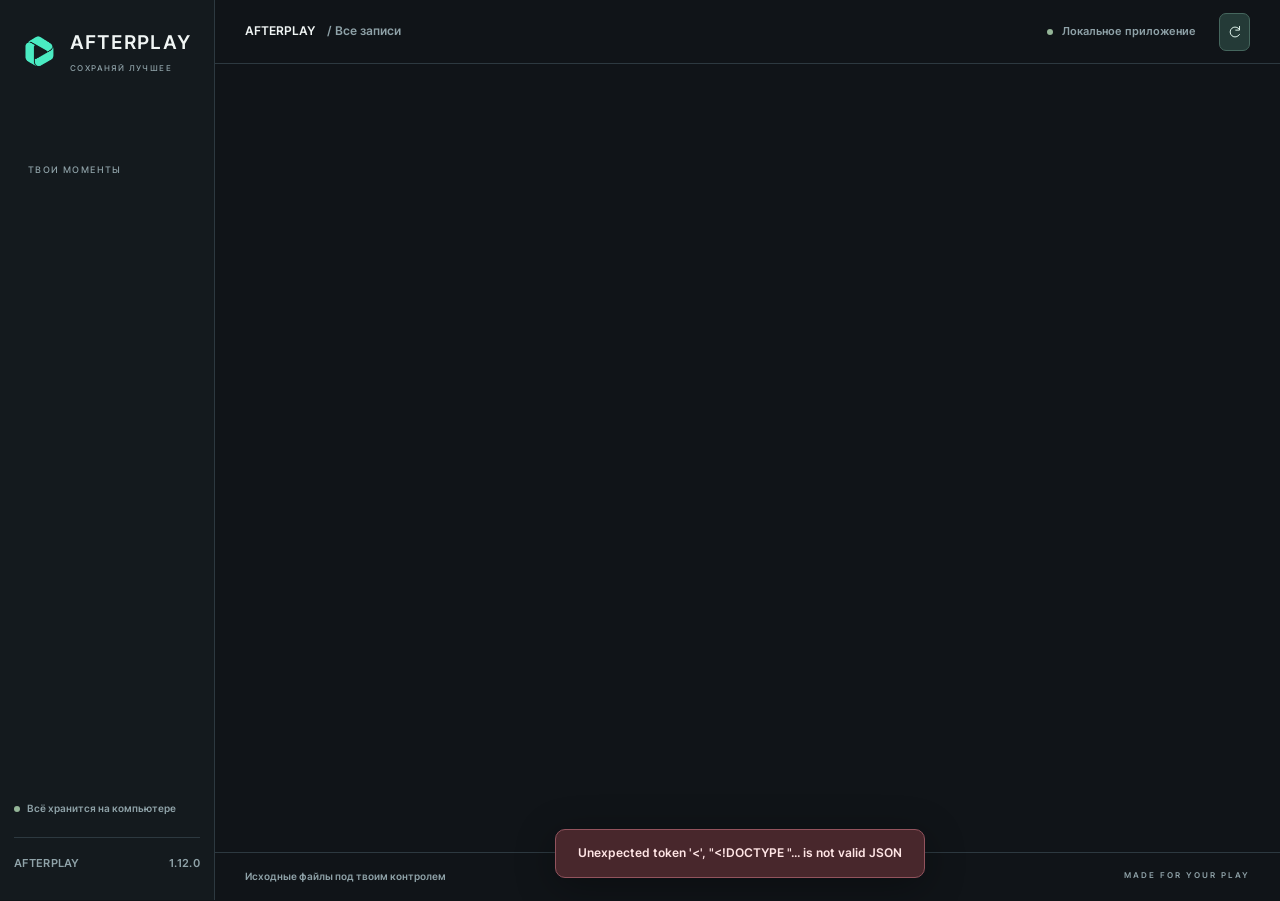
==== ui/index.html @ 98080042 "Release 1.12.0 with Onyx Cinema and cancellable clip exports Ship the new library and editor design " ====
<!doctype html>
<html lang="ru">
<head><meta charset="utf-8"><meta name="viewport" content="width=device-width,initial-scale=1"><title>AFTERPLAY</title><link rel="stylesheet" href="style.css"><link rel="stylesheet" href="themes.css"><link rel="stylesheet" href="afterplay.css?v=1.12.0"><script defer src="ui.js?v=3.2"></script><script defer src="replay-ui.js"></script><script defer src="preferences-ui.js?v=3.2"></script><script defer src="afterplay-ui.js"></script><script defer src="library-ui.js"></script><script defer src="trim-viewport.js"></script><script defer src="trim-ui.js?v=1.12.0"></script><script defer src="filmstrip-ui.js?v=1.12.0"></script><script defer src="playback-ui.js?v=1.12.0"></script><script defer src="navigation-ui.js"></script><link rel="stylesheet" href="studio.css?v=1.12.0"><script defer src="studio-ui.js?v=1.12.0"></script><script defer src="profiles-ui.js?v=1.12.0"></script><script defer src="audio-mixer-ui.js?v=1.12.0"></script><link rel="stylesheet" href="review.css?v=1.12.0"><script defer src="review-ui.js?v=1.12.0"></script><link rel="stylesheet" href="button-effects.css?v=1.12.0"><script defer src="button-effects.js?v=1.12.0"></script><link rel="stylesheet" href="dropdowns.css?v=1.12.0"><script defer src="dropdowns.js?v=1.12.0"></script><link rel="stylesheet" href="typography.css?v=1.12.0"></head>
<body>
<aside class="sidebar">
  <div class="brand"><div class="brand-mark" id="brandMark"></div><div><b id="brandTitle">AFTERPLAY</b><small>СОХРАНЯЙ ЛУЧШЕЕ</small></div></div>
  <div class="nav-label">ТВОИ МОМЕНТЫ</div><nav id="nav"></nav>
  <div class="side-bottom"><div class="local-badge"><span></span> Всё хранится на компьютере</div><div class="side-version">AFTERPLAY <span id="appVersion">1.12.0</span></div></div>
</aside>
<div class="workspace"><header><div id="breadcrumb">AFTERPLAY <span>/ Все записи</span></div><div class="header-right"><span class="local-dot"></span><span id="headerStatus">Локальное приложение</span><button class="icon-button" id="refreshBtn" title="Обновить"></button></div></header>
<main id="main"></main>
<footer><span id="footerText">Исходные файлы под твоим контролем</span><span>MADE FOR YOUR PLAY</span></footer></div>
<div id="jobs" class="jobs"></div><div id="toast" class="toast hidden"></div>
<dialog id="dialog"><div id="dialogBody"></div></dialog>
<link rel="stylesheet" href="customization.css?v=1.12.0"><script defer src="customization-ui.js?v=1.12.0"></script>
<script defer src="en-catalog.js?v=1.12.0"></script><script defer src="i18n.js?v=1.12.0"></script>
<link rel="stylesheet" href="onboarding.css?v=1.12.0"><script defer src="onboarding.js?v=1.12.0"></script>
<link rel="stylesheet" href="comfort.css?v=1.12.0">
<link rel="preload" href="pets/rysya.png" as="image">
<link rel="stylesheet" href="pet.css?v=1.12.0"><script defer src="pet-ui.js?v=1.12.0"></script>
<link rel="stylesheet" href="backgrounds/onyx-cinema.css?v=3.2"><script defer src="backgrounds/onyx-cinema.js?v=3.2"></script>
<link rel="stylesheet" href="backgrounds/studio-polish.css?v=3"><script defer src="backgrounds/studio-polish.js?v=3"></script>
</body></html>
---- ui/style.css ----
:root{color-scheme:dark;--bg:#101314;--panel:#181c1d;--panel2:#1d2223;--line:#2b3031;--text:#e9ece9;--muted:#929b98;--accent:#d7bd83;--accent-rgb:215,189,131;--green:#a6c5a3;--radius:15px}*{box-sizing:border-box}body{margin:0;background:var(--bg);color:var(--text);font-family:'Segoe UI',sans-serif;font-size:14px;line-height:1.5}.clips{--accent:#8fc9c4;--accent-rgb:143,201,196}.sidebar{position:fixed;inset:0 auto 0 0;width:238px;border-right:1px solid var(--line);background:#141718;padding:30px 20px;display:flex;flex-direction:column}.brand{display:flex;gap:12px;align-items:center;margin-bottom:52px}.brand-mark{width:39px;height:43px;display:grid;place-items:center;color:var(--accent);background:rgba(var(--accent-rgb),.08);border:1px solid rgba(var(--accent-rgb),.25);border-radius:11px}.brand-mark svg{width:24px;height:24px}.brand b{font-size:18px;font-weight:650;letter-spacing:-.4px}.brand small{display:block;color:#6f7b76;font-size:8px;letter-spacing:1.55px;margin-top:5px}.nav-label{font-size:10px;letter-spacing:1.8px;color:#65716c;padding-left:14px;margin-bottom:15px}nav{display:grid;gap:7px}.nav-button{border:0;border-radius:9px;display:flex;align-items:center;gap:12px;padding:12px 14px;background:none;color:var(--muted);text-align:left;cursor:pointer;font-size:14px}.nav-button svg{width:19px;height:19px}.nav-button.active{background:rgba(var(--accent-rgb),.1);color:var(--accent)}.nav-button:enabled:hover{background:#202526}.nav-button .count{margin-left:auto;font-size:11px;padding:0 7px;background:#2c3230;border-radius:4px}.side-bottom{margin-top:auto}.local-badge{font-size:10px;color:#8b9890;display:flex;gap:7px;align-items:center}.local-badge span,.local-dot{width:6px;height:6px;background:#94b597;border-radius:50%;display:inline-block}.side-version{border-top:1px solid var(--line);margin-top:20px;padding-top:17px;font-size:11px;color:#65716c;display:flex;justify-content:space-between}.workspace{margin-left:238px;min-height:100vh;display:flex;flex-direction:column}header{height:74px;flex-shrink:0;padding:0 38px;border-bottom:1px solid var(--line);display:flex;align-items:center;justify-content:space-between;color:#c2c9c4;font-size:12px}#breadcrumb span{color:#6e7973;margin-left:9px}.header-right{display:flex;align-items:center;gap:9px;color:#87958c;font-size:11px}.icon-button{width:31px;height:31px;display:grid;place-items:center;border:1px solid var(--line);border-radius:7px;background:none;color:#a9b3ac;cursor:pointer;margin-left:14px}.icon-button svg{width:15px}main{padding:31px 38px 40px;flex:1;max-width:1800px;width:100%;margin:auto}footer{padding:18px 38px;border-top:1px solid var(--line);color:#64716b;font-size:10px;display:flex;justify-content:space-between}footer span:last-child{font-size:8px;letter-spacing:2px}.eyebrow{font-size:10px;font-weight:600;letter-spacing:2.7px;color:var(--accent);text-transform:uppercase;margin-bottom:12px}h1,h2,h3,p{margin:0}h1{font-size:36px;line-height:1.18;font-weight:550;letter-spacing:-1.4px}h2{font-size:20px;font-weight:550;letter-spacing:-.5px}h3{font-size:15px;font-weight:600}p{color:var(--muted);line-height:1.7}.hero{min-height:245px;padding:32px 34px;background:linear-gradient(110deg,#242b27,#181e1c 67%,#202622);border:1px solid #354036;border-radius:var(--radius);position:relative;overflow:hidden;display:flex;align-items:center;justify-content:space-between;margin-bottom:22px}.hero-copy{position:relative;z-index:1;max-width:540px}.hero p{max-width:465px;font-size:12px;margin-top:16px;color:#a4b1a7}.hero .actions{margin-top:24px}.hero-art{width:220px;height:200px;flex-shrink:0;position:relative;display:grid;place-items:center;margin-right:15px;color:var(--accent)}.hero-art:before,.hero-art:after{content:'';position:absolute;border:1px solid #7a855133;border-radius:50%;width:180px;height:180px}.hero-art:after{width:140px;height:140px;border-style:dashed;transform:rotate(25deg)}.hero-art svg{width:82px;height:105px;filter:drop-shadow(0 0 35px #b6a46940);opacity:.85}.hero-art .seal{position:absolute;bottom:0;color:#687661;font-size:8px;letter-spacing:3px}.actions{display:flex;gap:10px;align-items:center;flex-wrap:wrap}button,input,select,textarea{font:inherit}button{transition:background .15s,border-color .15s}button.primary,button.secondary,button.danger,button.quiet{border-radius:8px;padding:10px 15px;cursor:pointer;display:inline-flex;align-items:center;justify-content:center;gap:8px;white-space:nowrap;font-size:12px}button.primary{background:var(--accent);color:#1a211b;border:1px solid var(--accent);font-weight:600}button.primary:enabled:hover{filter:brightness(1.08)}button.secondary{background:#202627;color:#c4cdc6;border:1px solid #3a4440}button.secondary:enabled:hover{background:#2a3230}button.quiet{background:none;border:1px solid var(--line);color:var(--muted)}button.danger{background:#3b2927;color:#e0aaa0;border:1px solid #67423b}button svg{width:16px;height:16px}button:disabled{opacity:.4;cursor:wait}.stats{display:grid;grid-template-columns:repeat(3,1fr);gap:16px;margin-bottom:30px}.stat{border:1px solid var(--line);border-radius:12px;background:var(--panel);padding:19px 21px;display:flex;align-items:center;gap:15px}.stat-icon{width:42px;height:42px;border-radius:10px;background:#252c28;display:grid;place-items:center;color:#a7b49e}.stat-icon svg{width:20px}.stat-value{font-size:24px;letter-spacing:-.6px;line-height:1.2}.stat-label{font-size:11px;color:var(--muted);margin-top:5px}.section-title{display:flex;align-items:center;justify-content:space-between;margin:0 0 15px;gap:15px}.section-title small{color:var(--muted);font-size:11px}.two-col{display:grid;grid-template-columns:minmax(0,1.5fr) minmax(250px,1fr);gap:20px}.panel{border:1px solid var(--line);border-radius:12px;background:var(--panel);overflow:hidden}.panel-pad{padding:22px}.panel-title{font-size:10px;color:#839389;letter-spacing:1.7px;margin-bottom:17px}.row{display:flex;align-items:center;gap:12px;padding:17px 20px;border-bottom:1px solid var(--line)}.row:last-child{border-bottom:0}.row-icon{color:var(--accent);width:29px;flex-shrink:0}.row-icon svg{width:23px}.row-main{min-width:0;flex:1}.row-main b{display:block;font-size:12px;font-weight:550;overflow-wrap:anywhere}.row-main small{display:block;font-size:10px;color:var(--muted);margin-top:3px}.pill{display:inline-flex;border:1px solid #4b5f463d;background:#8ca57e13;color:#a8bea0;border-radius:5px;font-size:9px;padding:3px 7px;white-space:nowrap}.pill.gold{color:var(--accent);background:rgba(var(--accent-rgb),.07);border-color:rgba(var(--accent-rgb),.18)}.pill.warn{color:#d7b59a;background:#68513a25;border-color:#68513a50}.notice{border:1px solid #544e3b;background:#302d211f;border-radius:10px;padding:15px 18px;color:#b6ad90;font-size:11px;line-height:1.7;margin-top:20px}.notice b{color:#d5c79e}.empty{padding:35px 25px;text-align:center;color:var(--muted);font-size:12px}.empty svg{width:35px;height:35px;color:#647769;margin-bottom:12px}.empty p{margin-top:8px;font-size:11px}.subheading{margin-bottom:26px}.subheading p{margin-top:9px;font-size:12px}.toolbar{display:flex;align-items:center;gap:12px;margin-bottom:22px}.search{flex:1;min-width:120px;position:relative}.search svg{position:absolute;left:14px;top:12px;width:16px;color:#73847d}.search input{padding-left:40px}input,select,textarea{background:#181e1e;border:1px solid #34403a;border-radius:8px;color:#dce4dd;padding:10px 12px;width:100%;outline:none;font-size:12px}input:focus,textarea:focus,select:focus{border-color:var(--accent)}input::placeholder,textarea::placeholder{color:#65756c}label{display:block;font-size:11px;color:#a4b2a8;margin-bottom:7px}textarea{min-height:85px;resize:vertical}.field{margin-bottom:19px}.field small{display:block;color:#748178;font-size:10px;margin-top:7px;overflow-wrap:anywhere}.field-line{display:flex;gap:10px}.field-line input{flex:1}.clip-grid{display:grid;grid-template-columns:repeat(auto-fill,minmax(240px,1fr));gap:20px}.clip-card{background:var(--panel);border:1px solid var(--line);border-radius:12px;overflow:hidden;cursor:pointer;transition:transform .15s,border-color .15s}.clip-card:hover{transform:translateY(-3px);border-color:#577a71}.thumb{position:relative;aspect-ratio:16/9;background:linear-gradient(135deg,#222b2b,#101717);overflow:hidden}.thumb img{width:100%;height:100%;object-fit:cover}.duration{position:absolute;right:9px;bottom:9px;font-size:10px;color:white;background:#0b1014dd;border-radius:4px;padding:2px 6px}.play-badge{position:absolute;left:50%;top:50%;transform:translate(-50%,-50%);width:36px;height:36px;display:grid;place-items:center;background:#152825a8;border:1px solid #a1c5bc60;border-radius:50%;color:white;opacity:0}.clip-card:hover .play-badge{opacity:1}.play-badge svg{width:16px}.clip-info{padding:14px 15px}.clip-name{font-size:12px;font-weight:550;white-space:nowrap;overflow:hidden;text-overflow:ellipsis}.clip-meta{font-size:10px;color:var(--muted);display:flex;justify-content:space-between;margin-top:8px}.clip-tags{display:flex;gap:5px;margin-top:10px;flex-wrap:wrap}.clip-tags span{font-size:9px;color:#9ab6ab;background:#2b3d351f;border:1px solid #415b423f;border-radius:4px;padding:2px 6px}.page-head{display:flex;align-items:center;justify-content:space-between;gap:15px;margin-bottom:24px}.page-head h1{font-size:30px}.page-head p{font-size:12px;margin-top:7px}.library-info{display:flex;gap:20px;color:var(--muted);font-size:11px;margin-bottom:20px}.library-info b{color:#c7d7cd;font-weight:500}.jobs{position:fixed;right:22px;bottom:18px;width:330px;z-index:20;display:grid;gap:9px}.job{padding:15px 17px;border:1px solid #465347;border-radius:10px;background:#202823;box-shadow:0 8px 35px #0007}.job b{font-size:12px}.job small{display:block;font-size:10px;color:#a2b19f;margin-top:5px;overflow-wrap:anywhere}.progress{height:3px;background:#364331;border-radius:5px;margin-top:12px;overflow:hidden}.progress span{display:block;height:100%;background:var(--accent)}.toast{position:fixed;bottom:22px;left:calc(50% + 100px);transform:translateX(-50%);max-width:650px;background:#354337;border:1px solid #627b62;border-radius:10px;padding:14px 22px;color:#e1eadc;box-shadow:0 8px 40px #0006;z-index:99;font-size:12px}.toast.error{background:#4b302e;border-color:#976455}.hidden{display:none!important}dialog{padding:0;border:1px solid #465447;border-radius:16px;background:#171d1c;color:var(--text);width:min(1080px,92vw);max-height:91vh;overflow:auto;box-shadow:0 25px 120px #0009}dialog::backdrop{background:#070c0ac4;backdrop-filter:blur(5px)}.dialog-head{padding:22px 26px;border-bottom:1px solid var(--line);display:flex;align-items:center;justify-content:space-between;gap:20px}.dialog-head h2{font-size:17px;overflow-wrap:anywhere}.dialog-content{padding:25px}.dialog-actions{padding:18px 25px;border-top:1px solid var(--line);display:flex;justify-content:flex-end;gap:10px}.editor{display:grid;grid-template-columns:minmax(0,1.5fr) minmax(250px,1fr);gap:24px}.player{background:#060a09;border-radius:9px;width:100%;max-height:400px;aspect-ratio:16/9}.time-inputs{display:grid;grid-template-columns:1fr 1fr;gap:12px;margin:20px 0}.marks{display:flex;gap:7px;flex-wrap:wrap;margin-top:12px}.mark{font-size:10px!important;padding:5px 8px!important}.check{display:flex;gap:9px;align-items:center;font-size:12px;color:#b6c5b9;margin-top:12px}.check input{width:auto;accent-color:var(--accent)}.compare-table{width:100%;border-collapse:collapse;font-size:11px}.compare-table td,.compare-table th{padding:12px;text-align:left;border-bottom:1px solid var(--line);overflow-wrap:anywhere}.compare-table th{font-size:10px;letter-spacing:1px;color:#92a393;font-weight:400}.hash{font-family:Consolas,monospace;font-size:10px;color:#7f9384;word-break:break-all}.snapshot-grid{display:grid;grid-template-columns:repeat(auto-fill,minmax(280px,1fr));gap:17px}.snapshot-card{padding:23px;border:1px solid var(--line);border-radius:12px;background:var(--panel)}.snapshot-card h3{margin:14px 0 7px}.snapshot-card p{font-size:11px}.snapshot-card .actions{margin-top:19px}.settings-panel{max-width:800px}.split-line{height:1px;background:var(--line);margin:25px 0}.loading{color:var(--muted);padding:60px;text-align:center}.table-wrap{overflow-x:auto}.truncate{max-width:600px;overflow-wrap:anywhere}.skeleton{height:230px;border:1px solid var(--line);border-radius:var(--radius);background:linear-gradient(100deg,#171c19,#222c24,#171c19);background-size:200% 100%;animation:pulse 2s infinite}@keyframes pulse{to{background-position:200% 0}}.result-path{font-family:Consolas,monospace;font-size:11px;padding:15px;background:#101714;border:1px solid #344b36;border-radius:8px;word-break:break-all;color:#a8c7a6}.hint{font-size:10px;color:#778b7e;margin-top:10px}.kbd{border:1px solid #455345;border-radius:4px;padding:1px 5px;font:10px Consolas;color:#bdc9ba}.file-size{font-size:10px;color:#90a18e}@media(max-width:1200px){.sidebar{width:205px;padding:27px 14px}.workspace{margin-left:205px}main{padding:25px}header,footer{padding-left:25px;padding-right:25px}.hero{padding:27px}.hero-art{width:150px;margin-right:0}.hero-art:before{width:140px;height:140px}.hero-art:after{width:110px;height:110px}.two-col{grid-template-columns:1.3fr 1fr}h1{font-size:32px}.brand b{font-size:16px}}@media(max-width:900px){.two-col,.editor{grid-template-columns:1fr}.hero-art{display:none}.stats{gap:9px}.stat{padding:13px;gap:8px}.stat-icon{display:none}.sidebar{width:180px}.workspace{margin-left:180px}.brand small{font-size:7px;letter-spacing:.8px}main{padding:20px}.header-right{display:none}.row{padding:15px}.stat-value{font-size:21px}}
:root{--record:#ee756e}.replay-hero{display:flex;gap:32px;align-items:center;padding:32px;background:linear-gradient(120deg,#1d2d2b,#17201f);border:1px solid #354e47;border-radius:16px;margin-bottom:20px}.replay-orb{width:122px;height:122px;display:grid;place-items:center;border:1px solid #526c62;border-radius:50%;color:var(--accent);background:#263d34;flex-shrink:0}.replay-orb svg{width:60px;height:60px}.replay-orb.active{color:#f6a09a;border-color:#b05c57;background:#522a28;box-shadow:0 0 35px #d34f3b19}.replay-main{flex:1}.replay-main p{font-size:12px}.replay-time{font-size:48px;line-height:1.2;font-weight:500;letter-spacing:-2px;margin-bottom:12px;font-variant-numeric:tabular-nums}.replay-time small{font-size:21px;color:#6f9183;margin-left:12px;letter-spacing:-.5px}.replay-track{height:5px;background:#2a3b35;border-radius:8px;margin-top:20px;overflow:hidden}.replay-track span{display:block;height:100%;width:0;background:var(--accent);transition:width 1s linear}.replay-actions{margin-bottom:26px}.replay-hotkey{font-size:10px;color:#8fa89b;margin-left:5px}.replay-hotkey>span:last-child{font-family:'Segoe UI';color:#657f71;font-size:9px}.audio-level{display:flex;align-items:center;gap:10px;padding:14px;background:#111a16;border:1px solid #2d4235;border-radius:9px}.audio-level>span{width:8px;height:8px;background:#52625a;border-radius:50%}.audio-level>span.signal{background:#88c596;box-shadow:0 0 9px #7fd59166}.audio-level b{font-size:11px;font-weight:500}.audio-level small{display:block;font-size:9px;color:#788e7e;max-width:260px;overflow-wrap:anywhere}.audio-meter{margin-left:auto;min-width:70px;width:90px;background:#2c3d32;height:5px;border-radius:5px;overflow:hidden}.audio-meter span{display:block;background:#8bc49a;height:100%;transition:width .2s}.recording-dot{background:#f2756c!important;box-shadow:0 0 7px #f2756c80}
.clip-delete{position:absolute;right:9px;top:9px;width:29px;height:29px;border:1px solid #ad7d7366;border-radius:7px;background:#251b19d9;color:#e4b4a9;display:grid;place-items:center;cursor:pointer;opacity:0;transition:opacity .15s}.clip-delete svg{width:15px;height:15px}.clip-card:hover .clip-delete,.clip-card:focus-within .clip-delete{opacity:1}.clip-delete:enabled:hover{background:#7a3933}.delete-export{color:#d59a8c}
---- ui/themes.css ----
/* Shared fallback palette. All interactive states share these tokens. */
:root {
 --sidebar:#141718;--input:#181e1e;--input-line:#34403a;--secondary:#202627;
 --hover:#304743;--pressed:#42635c;--hover-text:#ffffff;
 --primary-hover:#b6ebe5;--primary-pressed:#61a99f;--on-accent:#142621;
 --danger:#3b2927;--danger-line:#67423b;--danger-text:#efb4aa;--danger-hover:#713a34;--danger-pressed:#994c43;
 --subtle:#8b9b93;--strong:#c7d7cd;--notice:#302d212f;--notice-line:#544e3b;--notice-text:#c7bd9c;
 --hero-start:#1d2d2b;--hero-end:#17201f;--hero-line:#354e47;--orb:#263d34;
 --audio:#111a16;--track:#2a3b35;--dialog:#171d1c;--success:#354337;
 --success-line:#627b62;--success-text:#e1eadc;--error:#4b302e;--error-text:#ffe5df;--error-line:#976455;
 --shadow:#0006;
}
.sidebar{background:var(--sidebar)}
header,.check{color:var(--text)}
.brand small,.nav-label,.local-badge,.side-version,footer,#breadcrumb span,.header-right,
.field small,.hint,.panel-title,.audio-level small,.replay-hotkey,.replay-hotkey>span:last-child,
.file-size,.hero-art .seal,.hash{color:var(--subtle)}
label,.section-title small{color:var(--muted)}
.library-info b,.notice b,.kbd{color:var(--strong)}
input,select,textarea{background:var(--input);border-color:var(--input-line);color:var(--text)}
input::placeholder,textarea::placeholder{color:var(--subtle)}
select:disabled,input:disabled{opacity:.55;cursor:not-allowed}
.icon-button{color:var(--muted)}
button.secondary{background:var(--secondary);border-color:var(--input-line);color:var(--text)}
button.primary{color:var(--on-accent)}
button.danger{background:var(--danger);border-color:var(--danger-line);color:var(--danger-text)}
button{transition:background-color .13s,color .13s,border-color .13s,box-shadow .13s}
.clips button:enabled:hover{background:var(--hover);border-color:var(--accent);color:var(--hover-text);filter:none}
.clips button:enabled:active{background:var(--pressed);border-color:var(--accent);color:var(--hover-text);filter:none}
.clips button.primary:enabled:hover{background:var(--primary-hover);color:var(--on-accent)}
.clips button.primary:enabled:active{background:var(--primary-pressed);color:var(--on-accent)}
.clips button.danger:enabled:hover,.clips .clip-delete:enabled:hover,.clips .delete-export:enabled:hover{background:var(--danger-hover);border-color:var(--danger-line);color:var(--danger-text)}
.clips button.danger:enabled:active,.clips .clip-delete:enabled:active,.clips .delete-export:enabled:active{background:var(--danger-pressed);color:#fff}
button:disabled,button:disabled:hover,button:disabled:active{cursor:not-allowed;filter:none;opacity:.4}
button:enabled:focus-visible,.clip-card:focus-visible{outline:2px solid var(--accent);outline-offset:3px}
.nav-button .count{background:var(--panel2);color:var(--muted)}
.replay-hero,.hero{background:linear-gradient(120deg,var(--hero-start),var(--hero-end));border-color:var(--hero-line)}
.replay-orb{background:var(--orb);border-color:var(--hero-line)}
.replay-orb.active{background:var(--danger);border-color:var(--danger-line);color:var(--danger-text)}
.replay-track,.audio-meter,.progress{background:var(--track)}
.replay-time small{color:var(--subtle)}
.audio-level{background:var(--audio);border-color:var(--hero-line)}
.notice{background:var(--notice);border-color:var(--notice-line);color:var(--notice-text)}
.pill{background:rgba(var(--accent-rgb),.08);border-color:rgba(var(--accent-rgb),.25);color:var(--accent)}
.stat-icon{background:var(--panel2);color:var(--accent)}
.clip-tags span{background:var(--panel2);border-color:var(--line);color:var(--muted)}
.clip-card:active{border-color:var(--accent);background:var(--hover)}
.job{background:var(--panel2);border-color:var(--input-line);box-shadow:0 8px 35px var(--shadow)}
.job small{color:var(--muted)}
.toast{background:var(--success);border-color:var(--success-line);color:var(--success-text);box-shadow:0 8px 40px var(--shadow)}
.toast.error{background:var(--error);border-color:var(--error-line);color:var(--error-text)}
dialog{background:var(--dialog);border-color:var(--input-line);box-shadow:0 25px 100px var(--shadow)}
.result-path{background:var(--input);border-color:var(--input-line);color:var(--strong)}
.kbd{border-color:var(--input-line)}
.release-notes{font:11px 'Segoe UI',sans-serif;white-space:pre-wrap;overflow:auto;max-height:240px;color:var(--muted);background:var(--input);padding:14px;border-radius:8px;margin-top:18px}
.hero p{color:var(--muted)}
@media(prefers-reduced-motion:reduce){button,.clip-card{transition:none}}
---- ui/afterplay.css ----
/* AFTERPLAY 1.4 — shared geometry, two accessible native desktop palettes. */
:root,:root[data-theme="standard"]{color-scheme:dark;--bg:#101418;--sidebar:#141a1e;--panel:#192126;--panel2:#1e282e;--line:#2d3940;--text:#f0f5f4;--muted:#a6b6b9;--subtle:#8fa2a8;--strong:#edf6f3;--accent:#60e2bb;--accent-rgb:96,226,187;--input:#121a1f;--input-line:#3b4c54;--secondary:#243239;--hover:#2d4246;--pressed:#395950;--hover-text:#fff;--primary-hover:#8cefd0;--primary-pressed:#43c5a0;--on-accent:#0e2920;--danger:#3c282b;--danger-line:#70454a;--danger-text:#ffb7b5;--danger-hover:#6a373e;--danger-pressed:#88424b;--notice:#26332d;--notice-line:#40574b;--notice-text:#c0d2c8;--hero-start:#1b2b29;--hero-end:#192623;--hero-line:#3a594e;--orb:#253d35;--audio:#14231d;--track:#2c443a;--dialog:#192126;--success:#244c3d;--success-line:#4d806b;--success-text:#e4fff1;--error:#48272c;--error-text:#ffe5e5;--error-line:#92535d;--shadow:#0005}
:root[data-theme="light"]{color-scheme:light;--bg:#f6f5f1;--sidebar:#efeee9;--panel:#fff;--panel2:#f2f2ee;--line:#dedfd8;--text:#182421;--muted:#576864;--subtle:#647771;--strong:#263c33;--accent:#c53b0b;--accent-rgb:197,59,11;--input:#fff;--input-line:#bcc7bf;--secondary:#ebece6;--hover:#e0e8e1;--pressed:#cddcd0;--hover-text:#182421;--primary-hover:#a93008;--primary-pressed:#8e2706;--on-accent:#fff;--danger:#fff0ee;--danger-line:#e1b4ad;--danger-text:#9b3028;--danger-hover:#f8d4cd;--danger-pressed:#edb6ad;--notice:#f1f6ed;--notice-line:#ccd8c2;--notice-text:#40533a;--hero-start:#fff;--hero-end:#f2f6ef;--hero-line:#ccd9cb;--orb:#e6f0e6;--audio:#f5f7f2;--track:#d5e0d6;--dialog:#fff;--success:#e2f4e5;--success-line:#8fbc9a;--success-text:#173f22;--error:#fff0ed;--error-text:#912e26;--error-line:#dfaba3;--shadow:#17251b20}
:root .clips,:root[data-theme="standard"] .clips{--accent:#60e2bb;--accent-rgb:96,226,187}
:root[data-theme="light"] .clips{--accent:#c53b0b;--accent-rgb:197,59,11}
body{font:14px/1.55 'Segoe UI Variable Text','Segoe UI',sans-serif;background:var(--bg);color:var(--text)}
button,input,select,textarea{font-family:inherit;font-size:13px}button{min-height:38px;border-radius:9px}button.primary{font-weight:650}button:focus-visible,a:focus-visible,.clip-card:focus-visible{outline:3px solid var(--accent);outline-offset:3px}input,select,textarea{min-height:41px}label{font-size:12px}.field small,.hint{font-size:11px;line-height:1.7;color:var(--muted)}[hidden]{display:none!important}small{line-height:1.5}
.sidebar{width:215px;padding:28px 14px;background:var(--sidebar)}.workspace{margin-left:215px}.brand{gap:10px;padding:0 4px}.brand-mark{background:none;border:0;box-shadow:none;width:42px;height:42px;flex:0 0 42px}.brand-mark img{width:100%;height:100%;object-fit:contain}.brand b{font-size:19px;letter-spacing:1px;font-weight:750}.brand small{font-size:8px;letter-spacing:1.4px}.nav-label{font-size:9px;letter-spacing:1.4px;margin-top:37px}.nav-button{font-size:13px;padding:12px 13px;border-radius:10px;margin-bottom:5px}.nav-button.active{background:rgba(var(--accent-rgb),.12);color:var(--accent);border:1px solid rgba(var(--accent-rgb),.2)}.nav-button svg{width:19px;height:19px}.side-bottom{font-size:10px}.side-version{font-size:11px;letter-spacing:.3px}
header{height:64px;padding:0 30px;background:var(--bg);border-color:var(--line)}#breadcrumb{font-size:12px}.header-right{font-size:11px}main{padding:30px;max-width:1700px;margin:0 auto;min-height:calc(100vh - 112px)}h1,.page-head h1{font-size:31px;letter-spacing:-.8px;font-weight:700}h2{font-size:19px;letter-spacing:-.3px;margin:0 0 20px}.eyebrow{color:var(--muted);font-size:9px;letter-spacing:1.4px}.page-head{margin-bottom:23px}.page-head p,.subheading p{font-size:13px}.page-head .eyebrow{margin-bottom:6px}.toolbar{margin-bottom:18px}.search input{font-size:13px}.clip-grid{grid-template-columns:repeat(auto-fill,minmax(255px,1fr));gap:22px}.clip-card{border:1px solid var(--line);background:transparent;border-radius:12px}.clip-card:hover{border-color:var(--accent);transform:translateY(-2px)}.thumb{background:var(--panel2);aspect-ratio:16/9}.clip-info{padding:14px}.clip-name{font-size:14px;font-weight:650}.clip-meta{font-size:11px}.clip-delete{opacity:1;background:#10191bb3;color:#fff;border-color:#ffffff40}.clip-tags span{font-size:10px;color:var(--muted)}.library-info{font-size:11px;gap:16px}.library-info b{color:var(--text)}footer{font-size:10px;padding:16px 30px;border-color:var(--line)}
.quick-replay{display:flex;align-items:center;justify-content:space-between;gap:18px;padding:20px 23px;margin-bottom:22px;border:1px solid var(--line);background:var(--panel);border-radius:13px}.quick-state{display:flex;gap:12px;align-items:center;min-width:0}.quick-state b{display:block;font-size:15px}.quick-state small{display:block;color:var(--muted);font-size:11px;margin-top:3px}.status-lamp{width:10px;height:10px;border-radius:50%;background:var(--muted);flex-shrink:0}.status-lamp.on{background:#47c58c;box-shadow:0 0 0 5px #47c58c14}.quick-actions{display:flex;align-items:center;gap:10px}.quick-actions button{white-space:nowrap}kbd,.kbd{background:var(--input);border:1px solid var(--input-line);border-radius:6px;color:var(--muted);font:11px Consolas,monospace;padding:5px 8px;white-space:nowrap}
.settings-panel{display:grid;grid-template-columns:repeat(2,minmax(0,1fr));gap:20px;max-width:none;padding:0;border:0;background:none;overflow:visible}.settings-card{padding:25px;border:1px solid var(--line);background:var(--panel);border-radius:14px;min-width:0}.settings-card.wide{grid-column:1/-1}.settings-card .panel-title{font-size:11px;letter-spacing:1px;color:var(--muted);font-weight:700}.settings-card .actions{flex-wrap:wrap}.settings-card .field:last-child{margin-bottom:0}.settings-card p.truncate{max-width:none}.section-top{display:flex;align-items:center;justify-content:space-between;gap:16px}.section-top h2{margin-top:7px;margin-bottom:12px}.check{font-size:13px;align-items:center;color:var(--text);line-height:1.6}.check input{width:17px;height:17px;min-height:0;flex-shrink:0}.switch-row{font-weight:600}.auto-add{display:flex;align-items:center;gap:14px;margin-top:25px}.auto-add .field{flex:1;margin:0}.auto-add>button{margin-top:23px}.auto-app{display:flex;align-items:center;gap:15px;padding:14px 0;border-top:1px solid var(--line)}.auto-app .check{flex:1;min-width:0;margin:0}.auto-app .check>span{min-width:0}.auto-app b{display:block;font-size:13px}.auto-app small{display:block;font-size:11px;color:var(--muted);overflow:hidden;text-overflow:ellipsis;white-space:nowrap;max-width:850px}.auto-list{margin-top:20px}.auto-empty{padding:24px;background:var(--input);border:1px dashed var(--input-line);border-radius:9px;font-size:12px;color:var(--muted);text-align:center}.hotkey-input{font-family:Consolas,monospace;font-size:15px;cursor:pointer}.error-text{color:var(--danger-text)}.pill{font-size:10px;color:var(--muted);border-color:var(--line);background:var(--panel2)}.notice{font-size:12px}
.replay-hero{background:var(--panel);padding:25px;gap:23px;border-color:var(--line)}.replay-orb{width:78px;height:78px;background:var(--orb);box-shadow:none}.replay-orb svg{width:35px;height:35px}.replay-time{font-size:40px}.replay-hotkey{font-size:11px}.replay-hotkey>span:last-child{font-size:10px;color:var(--muted)}.replay-hero p{font-size:13px}.settings-panel .check+small{display:block;color:var(--muted)}dialog{width:min(1200px,95vw);border-color:var(--line);border-radius:15px}.dialog-head h2{margin:0}.dialog-content{padding:25px}.editor{grid-template-columns:minmax(0,1.65fr) minmax(260px,1fr)}.editor p{font-size:12px!important}.player{max-height:530px}.row-main b{font-size:13px}.row-main small{font-size:11px}
@media(max-width:1250px){.sidebar{width:195px}.workspace{margin-left:195px}main{padding:24px}.brand b{font-size:16px}.brand-mark{width:34px;height:34px;flex-basis:34px}.quick-replay{padding:17px}.quick-actions{gap:7px}.quick-actions kbd{display:none}.auto-app small{max-width:600px}}
@media(max-width:1050px){.settings-panel{grid-template-columns:1fr}.settings-card.wide{grid-column:auto}.quick-actions button.secondary{font-size:0;gap:0}.quick-actions button.secondary svg{width:17px}.auto-add{align-items:stretch;flex-direction:column}.auto-add>button{align-self:flex-start;margin:0}.editor{grid-template-columns:1fr}}
.view-switch{display:flex;align-items:center;gap:5px;border:1px solid var(--line);border-radius:9px;padding:3px;background:var(--panel)}.view-switch .icon-button{margin:0;border-color:transparent;min-height:34px;width:36px}.view-switch button.selected{color:var(--accent);background:rgba(var(--accent-rgb),.13);border-color:rgba(var(--accent-rgb),.35)}.clip-grid.list-view{display:flex;flex-direction:column;gap:10px}.list-row{display:grid;grid-template-columns:145px minmax(170px,1fr) 105px 175px 40px;gap:16px;align-items:center;padding:10px;background:var(--panel)}.list-row:hover{transform:none}.list-row .thumb{border-radius:7px}.list-row .clip-info{padding:0;min-width:0}.list-row .clip-meta{font-size:11px}.list-row>.icon-button{margin:0}.list-details{font-size:12px;white-space:nowrap}.list-details b{display:block;font-weight:500}.list-details small{display:block;font-size:10px;color:var(--muted);margin-top:5px}.storage-card h2{margin-top:6px}
.trim-panel{padding:17px;margin-top:18px;border:1px solid var(--line);background:var(--panel2);border-radius:12px}.trim-heading{display:flex;justify-content:space-between;align-items:center;gap:15px;margin-bottom:23px}.trim-heading b{font-size:13px}.trim-heading small{font-size:10px;color:var(--muted)}.trim-track{position:relative;height:64px;margin:0 8px;touch-action:none;cursor:crosshair;border-radius:6px;background:var(--input)}.trim-filmstrip{display:block;width:100%;height:100%;object-fit:fill;border-radius:6px;pointer-events:none;user-select:none}.trim-shade{position:absolute;top:0;bottom:0;background:#070c12b8;pointer-events:none}.trim-shade.before{left:0;border-radius:6px 0 0 6px}.trim-shade.after{right:0;border-radius:0 6px 6px 0}.trim-selection{position:absolute;top:0;bottom:0;border:2px solid var(--accent);background:rgba(var(--accent-rgb),.13);cursor:grab}.trim-selection:active{cursor:grabbing}.trim-handle{position:absolute;z-index:3;top:-3px;bottom:-3px;transform:translateX(-50%);width:16px;min-height:0;padding:0;background:var(--accent)!important;border:1px solid var(--accent)!important;border-radius:5px;cursor:ew-resize;display:grid;place-items:center;touch-action:none}.trim-handle span{height:20px;width:4px;border-left:1px solid var(--on-accent);border-right:1px solid var(--on-accent);pointer-events:none}.trim-handle:focus-visible{outline:2px solid var(--text);outline-offset:3px}.trim-playhead{position:absolute;top:-8px;bottom:-7px;width:2px;background:#fff;box-shadow:0 0 2px #000;pointer-events:none;z-index:2}.trim-playhead:before{content:'';position:absolute;top:-5px;left:-4px;width:10px;height:10px;border-radius:50%;background:var(--accent);border:1px solid var(--text)}.trim-marks{position:absolute;inset:0;pointer-events:none}.trim-marks span{position:absolute;top:-14px;width:7px;height:7px;border-radius:50%;background:var(--accent);transform:translateX(-50%)}.trim-labels{display:flex;align-items:center;justify-content:space-between;gap:10px;margin-top:14px;margin-bottom:14px;font:10px Consolas,monospace;color:var(--muted)}.trim-labels b{font-weight:500;color:var(--text);font-size:11px}.trim-panel .actions{flex-wrap:wrap}.trim-panel .hint{font-size:10px}.trim-panel+.time-inputs{margin-top:16px}.trim-panel+.time-inputs input{font-family:Consolas,monospace}.editor:has(.trim-panel){grid-template-columns:minmax(0,1.8fr) minmax(250px,1fr)}
@media(max-width:1120px){.list-row{grid-template-columns:110px minmax(150px,1fr) 85px 135px 34px;gap:12px}.list-details{font-size:11px}.trim-heading{display:block}.trim-heading small{display:block;margin-top:4px}.trim-labels{font-size:9px}.trim-labels b{font-size:9px}.editor:has(.trim-panel){grid-template-columns:1fr}}

/* Large centered replay preview; editing controls remain below the picture. */
dialog{margin:auto;inset:0;width:min(1560px,96vw);max-width:96vw;max-height:94vh}
dialog.clip-dialog .editor{display:block;max-width:1440px;margin:0 auto}
dialog.clip-dialog .player{display:block;margin:0 auto;width:100%;height:min(61vh,810px);max-height:none;aspect-ratio:auto;object-fit:contain}
.editor-below{display:grid;grid-template-columns:minmax(0,1.7fr) minmax(270px,1fr);gap:28px;margin-top:24px}
.editor-below>div{min-width:0}.dialog-head{position:sticky;top:0;z-index:3;background:var(--dialog)}
@media(max-width:1000px){.editor-below{grid-template-columns:1fr}dialog.clip-dialog .player{height:52vh}}
.recording-summary{display:flex;align-items:center;justify-content:center;gap:12px 20px;flex-wrap:wrap;padding:16px 12px;color:var(--muted);font-size:12px;border-bottom:1px solid var(--line)}
.editor-below{align-items:start;gap:22px;margin-top:22px}.editor-card{padding:23px;border:1px solid var(--line);border-radius:12px;background:var(--panel2);min-width:0}
.editor-card-head{margin-bottom:20px}.editor-card-head h3{font-size:16px;font-weight:650;margin:0 0 5px}.editor-card-head small{font-size:11px;color:var(--muted)}
.editor-card label{margin-bottom:8px;font-size:12px}.editor-card input,.editor-card select{height:43px}.editor-card textarea{min-height:128px;line-height:1.65}.editor-card .field{margin:0 0 18px}.editor-card .time-inputs{margin:20px 0;gap:16px}
.editor-card .trim-panel{margin:0;padding:18px;background:var(--input);border-color:var(--line)}.editor-card .trim-heading{gap:15px;flex-wrap:wrap}.editor-card .trim-labels{gap:8px;flex-wrap:wrap}.editor-card .trim-labels b{font-size:10px}
.export-details{display:grid;grid-template-columns:minmax(0,1fr);gap:0}.editor-export>.hint{margin:0 0 16px}.editor-export>.marks:empty{display:none}
.editor-card-actions{display:flex;align-items:center;flex-wrap:wrap;gap:10px;padding-top:18px;margin-top:20px;border-top:1px solid var(--line)}.editor-card-actions .primary{flex:1}.editor-card-actions button{min-height:42px}.editor-note-hint{margin-top:14px}
.editor-notes>.check{margin:4px 0 0}.editor-notes>.check input{width:17px;height:17px}.gif-details{grid-template-columns:minmax(0,1fr)}.gif-details .note-fields{display:grid;grid-template-columns:minmax(220px,1fr) minmax(0,2fr);gap:22px}.gif-details .note-fields textarea{min-height:92px}.gif-details .editor-card-actions .primary{flex:0 1 auto}.gif-details .editor-card-actions{justify-content:flex-end}.gif-details .editor-notes>.check{margin-top:0}
@media(max-width:1000px){.editor-card{padding:18px}.editor-below{gap:16px}.gif-details .note-fields{grid-template-columns:1fr;gap:0}.recording-summary{gap:8px 14px}.editor-card-actions .primary{flex:1}.dialog-content{padding:18px}}

.trim-zoom-tools{display:flex;align-items:center;justify-content:space-between;gap:12px;flex-wrap:wrap;margin:0 0 22px}.trim-zoom-tools .actions{gap:6px}.trim-zoom-tools button{min-height:32px;font-size:11px;padding:5px 9px}.trim-zoom-tools small{font-size:10px;color:var(--muted)}#trimZoomLabel{min-width:44px;text-align:center;font:12px Consolas;color:var(--accent)}
.trim-filmstrip-viewport{position:absolute;inset:0;overflow:hidden;border-radius:6px;pointer-events:none}.trim-filmstrip-viewport .trim-filmstrip{position:absolute;top:0;max-width:none;height:100%;border-radius:0}.trim-view-labels{display:flex;justify-content:space-between;font:10px Consolas;color:var(--muted);margin:12px 8px 8px}.trim-pan{padding:0;width:100%;height:22px!important;min-height:22px;accent-color:var(--accent);cursor:ew-resize}.trim-pan[hidden]{display:none}
/* Playback controls and elapsed time in the displayed video bounds. */
.playback-stage{position:relative;width:100%;background:#000;border-radius:9px;overflow:hidden}
.video-timer{position:absolute;z-index:2;color:#fff;background:rgba(0,0,0,.65);padding:3px 6px;border-radius:3px;font-family:Consolas,monospace;font-weight:bold;line-height:1.2;pointer-events:none;font-variant-numeric:tabular-nums}
.video-timer[hidden]{display:none}
.playback-stage video::cue{font-family:Consolas,monospace;font-weight:bold;color:white;background:rgba(0,0,0,.65)}
.playback-controls{padding:16px 0 8px;display:grid;gap:12px}
.speed-row{display:flex;align-items:center;gap:16px;flex-wrap:wrap}
.speed-row>label{font-size:12px;font-weight:600}
.speed-row>input[type=range]{flex:1;min-width:180px;accent-color:var(--accent,#68dfc9);padding:0}
.speed-number{display:flex;align-items:center;gap:6px}.speed-number input{width:74px;text-align:center}
.speed-presets button{min-width:54px;justify-content:center}.speed-presets [aria-pressed=true]{outline:1px solid var(--accent,#68dfc9)}
.timer-actions{justify-content:space-between}.export-timer-option{grid-column:1/-1}
.playback-stage:fullscreen{display:flex;align-items:center;border-radius:0}
dialog.clip-dialog .playback-stage:fullscreen .player{height:100vh;width:100%;max-height:100vh;object-fit:contain}

/* A modal owns wheel/touch scroll even at its top and bottom boundaries. */
html:has(dialog[open]),body:has(dialog[open]){overflow:hidden;overscroll-behavior:none}
dialog{overscroll-behavior:contain}
.connected-folder{display:flex;align-items:center;justify-content:space-between;gap:14px;margin:8px 0;font-size:12px}
.connected-folder>span{overflow-wrap:anywhere;min-width:0}.connected-folder>button{flex-shrink:0}
:root[data-theme="dark"]{color-scheme:dark;--bg:#080a0c;--sidebar:#0d1012;--panel:#111619;--panel2:#181e22;--line:#2a333a;--text:#eef3f5;--muted:#a0aeb7;--subtle:#8999a5;--strong:#f0f7fa;--input:#090d10;--input-line:#36434d;--secondary:#1d272e;--hover:#293b45;--pressed:#344e5a;--hover-text:#fff;--accent:#60e2bb;--accent-rgb:96,226,187;--primary-hover:#8cefd0;--primary-pressed:#43c5a0;--on-accent:#0e2920;--dialog:#111619;--hero-start:#132421;--hero-end:#101a1a;--hero-line:#314a43;--orb:#1c342c;--audio:#0b1711;--track:#233b31;--notice:#202c25;--notice-line:#3b5345;--notice-text:#c0d2c8;--success:#1c3c30;--success-line:#456f5c;--success-text:#e4fff1;--error:#382025;--error-text:#ffe5e5;--error-line:#7a4854;--danger:#302024;--danger-line:#68424b;--danger-text:#ffb7b5;--danger-hover:#5e303d;--danger-pressed:#733c4b;--shadow:#0008}
:root[data-theme="dark"] .clips{--accent:#60e2bb;--accent-rgb:96,226,187}
---- ui/studio.css ----
.studio-profiles{margin:0 0 20px}.studio-profiles h2{font-size:18px;margin:4px 0}.studio-profile-row{display:flex;gap:10px;align-items:center;flex-wrap:wrap;margin:15px 0}.studio-profile-row select{flex:1;min-width:220px}.studio-form-grid{display:grid;grid-template-columns:repeat(2,minmax(0,1fr));gap:8px 20px}.studio-profile-form{max-width:840px}.studio-profiles small,.studio-profile-form small{color:var(--muted)}.studio-wave{margin:0 0 12px;padding:10px 12px;border:1px solid var(--line,#30383c);border-radius:10px;background:var(--panel,#171c20)}.studio-wave-head{display:flex;align-items:center;gap:12px;margin-bottom:6px}.studio-wave-head label{font-size:12px;font-weight:600}.studio-wave-head select{width:auto;min-width:140px;max-width:50%;padding:5px 9px}.studio-wave-head small{margin-left:auto;white-space:nowrap}.studio-wave canvas{width:100%;height:72px;display:block;color:var(--accent,#c7ab6b);cursor:crosshair}.studio-wave>small{display:block;color:var(--muted);font-size:11px;margin-top:6px}.studio-frame-controls{flex-wrap:wrap;gap:8px}.studio-frame-controls output{font-variant-numeric:tabular-nums;font-size:13px;padding:6px 10px}.studio-frame-controls small{color:var(--muted);font-size:11px}.studio-precise-frame{position:absolute;inset:0;width:100%;height:100%;object-fit:contain;background:#080b0d;pointer-events:none;z-index:2;border-radius:10px}.studio-precise-frame[hidden]{display:none}.studio-listen{display:flex;align-items:center;gap:12px;flex-wrap:wrap;margin-top:10px}.studio-listen label{font-size:12px}.studio-listen select{width:auto;min-width:200px}.studio-listen small{font-size:11px;color:var(--muted)}.studio-gain-grid{display:grid;grid-template-columns:1fr 1fr;gap:10px 20px;padding-bottom:15px}.studio-gain-grid[hidden]{display:none}.studio-gain-grid label{font-size:12px}.studio-gain-grid input{width:100%;margin-top:8px}.studio-gain-grid small{grid-column:1/-1;color:var(--muted);font-size:11px}.studio-profiles .section-top{gap:15px;flex-wrap:wrap}#liveMarkCount{white-space:nowrap}#dialog:has(.studio-profile-form){width:min(900px,94vw)}@media(max-width:850px){.studio-form-grid{grid-template-columns:1fr}.studio-wave-head{flex-wrap:wrap}.studio-gain-grid{grid-template-columns:1fr}}
.clip-dialog .trim-panel{isolation:isolate}.studio-gain-grid input[type=range]{accent-color:var(--accent)}.studio-frame-controls [data-action="frame-prev"] svg{transform:rotate(180deg)}

/* Saved templates and current recording settings share one clearly labelled card. */
.replay-layout{grid-template-columns:minmax(0,1fr) minmax(270px,.4fr);align-items:start}
.replay-config{min-width:0}.replay-config-head{display:flex;align-items:center;justify-content:space-between;gap:16px;flex-wrap:wrap}
.replay-config-head h2{font-size:19px;margin:5px 0 0}.replay-config-head .pill{white-space:normal}
.replay-config .studio-profiles{margin:22px 0;padding:18px;border:1px solid var(--line);border-radius:10px;background:var(--input)}
.replay-config .studio-profile-row{margin:12px 0}.replay-config .studio-profile-row select{min-width:180px}
.studio-profile-manage{gap:8px;margin-bottom:12px}.studio-profile-manage>button{min-height:32px;padding:7px 10px;font-size:11px}
.replay-config-group{border-top:1px solid var(--line);margin-top:14px}
.replay-config-group>summary{padding:17px 0;cursor:pointer;font-size:13px;font-weight:600}
.replay-config-fields{padding:0 0 14px}.replay-config-fields>.field:first-child{margin-top:0}
.replay-config-group:last-of-type{margin-bottom:18px}
#replayConfigStatus[data-dirty=true]{color:var(--notice-text);background:var(--notice);border-color:var(--notice-line)}
@media(max-width:1100px){.replay-layout{grid-template-columns:minmax(0,1fr)}.studio-profile-row>button{flex:none}}

.replay-config-group>h3{font-size:14px;font-weight:600;margin:0;padding:20px 0}
.replay-config-group:last-of-type{margin-bottom:18px}
.replay-actions{display:flex;align-items:center;flex-wrap:wrap;gap:12px;margin:20px 0 26px}
.replay-actions>button{min-height:42px;height:42px;padding:0 16px;font-size:12px;font-weight:600;line-height:1.25;display:inline-flex;align-items:center;justify-content:center;gap:8px;white-space:nowrap}
.replay-actions>button svg{width:16px;height:16px}
.replay-actions #liveMarkCount{margin-left:auto;padding:0 12px;height:42px;display:inline-flex;align-items:center;border:1px solid var(--line);border-radius:8px;font-size:12px;background:var(--panel);color:var(--muted)}
.replay-actions .replay-hotkey{display:inline-flex;align-items:center;gap:10px;min-height:42px;margin:0;font-size:12px;color:var(--muted);line-height:1.4}
.replay-actions .replay-hotkey>.kbd{display:inline-flex;align-items:center;min-height:30px;padding:5px 9px;font-size:11px;white-space:nowrap}
.replay-actions .replay-hotkey>span:last-child{font-family:inherit;font-size:12px;color:var(--muted)}
@media(max-width:1250px){.replay-actions #liveMarkCount{margin-left:0}.replay-actions .replay-hotkey{flex-basis:100%}}

.studio-profile-meta{display:grid;grid-template-columns:minmax(200px,.8fr) minmax(0,1.2fr);gap:20px}
.studio-profile-meta .field{min-width:0}.studio-profile-meta .field-line{display:flex;gap:8px}.studio-profile-meta input{min-width:0;flex:1}
.studio-mixer{display:block!important}.studio-audio-tracks{width:100%}.studio-audio-tracks h3{font-size:14px;margin:0 0 10px}
.studio-audio-track{display:grid;grid-template-columns:minmax(0,1fr) 86px 36px;gap:10px;align-items:center;padding:13px 0;border-bottom:1px solid var(--line)}
.studio-audio-track .check{margin:0;font-size:12px}.studio-audio-track input[type=range]{width:86px;height:24px;min-height:0;padding:0;accent-color:var(--accent);background:transparent;border:0}
.studio-audio-track output{font-size:11px;font-variant-numeric:tabular-nums}.studio-mixer>small{display:block;margin:14px 0;font-size:11px}
.replay-config [data-action=replay-settings]{background:var(--accent);border-color:var(--accent);color:var(--on-accent);font-weight:600;min-height:44px}
@media(max-width:1000px){.studio-profile-meta{grid-template-columns:1fr}}
#replaySave[hidden]{display:none}

.quick-replay{flex-wrap:wrap}.quick-replay .quick-actions{flex-wrap:wrap;justify-content:flex-start}.capture-mode-actions{flex-wrap:wrap}.quick-actions .replay-hotkey{margin-left:0}
---- ui/review.css ----
/* Keep playback on one screen; tool panels scroll independently. */
dialog.review-dialog{
 width:min(1560px,96vw);height:94vh;max-height:94vh;padding:0;overflow:hidden;
 display:grid;grid-template-columns:minmax(0,1fr);grid-template-rows:minmax(0,1fr);border-radius:15px;
}
dialog.review-dialog #dialogBody{height:100%;min-height:0;min-width:0;display:grid;grid-template-columns:minmax(0,1fr);grid-template-rows:auto minmax(0,1fr)}
dialog.review-dialog:not([open]){display:none}
.review-dialog .dialog-head{position:relative;display:flex;align-items:center;gap:16px;min-height:64px;padding:14px 20px;z-index:5}
.review-dialog .dialog-head h2{min-width:0;flex:1;font-size:14px;font-weight:600;white-space:nowrap;overflow:hidden;text-overflow:ellipsis}
.review-head-actions{display:flex;gap:8px;align-items:center;flex:none}
.review-head-actions .button{min-height:34px;padding:8px 13px;font-size:12px}
.review-dialog .dialog-head>.icon-button{flex:none}
.review-dialog #sourceFps{font-size:10px;color:var(--muted);white-space:nowrap;order:-1;display:none}
.review-dialog .dialog-content{padding:0;min-height:0;overflow:hidden}
.review-dialog .editor{height:100%;max-width:none!important;min-height:0;margin:0!important}
.review-workspace{display:grid;grid-template-columns:minmax(0,1fr);height:100%;min-height:0;gap:0}
.review-dialog[data-editing=true] .review-workspace{grid-template-columns:minmax(0,1fr) 340px}
.review-viewer{display:grid;grid-template-rows:minmax(100px,1fr) 20px 48px;min-width:0;min-height:0;padding:16px 20px 10px;align-content:stretch;gap:0;row-gap:6px}
.review-dialog[data-editing=true] .review-viewer{grid-template-rows:minmax(100px,1fr) 20px 48px auto}
.review-dialog .review-viewer>.playback-stage{min-height:0;width:100%;height:100%;border-radius:10px;background:#030506;display:flex;align-items:center;justify-content:center}
.review-dialog .review-viewer .player{position:absolute;inset:0;width:100%!important;height:100%!important;max-height:100%!important;min-height:0;object-fit:contain;aspect-ratio:auto;display:block;margin:0}
.review-dialog .player:fullscreen{height:100vh!important;width:100vw!important;max-height:100vh!important;background:#000}
.review-seek{-webkit-appearance:none;appearance:none;width:100%;height:20px;min-height:0;align-self:center;box-sizing:border-box;margin:0;cursor:pointer;border:0;padding:0;background:none}
.review-seek::-webkit-slider-runnable-track{height:3px;border-radius:3px;background:linear-gradient(to right,var(--accent) 0 var(--seek-fill,0%),var(--line) var(--seek-fill,0%) 100%)}
.review-seek::-webkit-slider-thumb{-webkit-appearance:none;width:10px;height:10px;margin-top:-3.5px;border:0;border-radius:50%;background:var(--accent)}
.review-dialog .review-transport{display:flex;align-items:center;gap:8px;padding:0;margin:0;min-height:48px;min-width:0}
.review-dialog[data-editing=false] .review-transport{flex-wrap:wrap}
.review-dialog[data-editing=false][data-vertical=true] .review-viewer{grid-template-rows:minmax(100px,1fr) 20px auto}
.review-play,.review-icon-button{display:inline-flex;align-items:center;justify-content:center;flex:none;width:32px;height:32px;min-height:0;padding:7px;border:0;border-radius:7px;color:var(--text);background:transparent;cursor:pointer}
.review-play{width:35px;height:35px;background:var(--accent);color:var(--on-accent)}
.review-icon-button:hover{background:var(--hover)}
.review-icon-button svg,.review-play svg{width:18px;height:18px;flex:none}
.review-clock{display:flex;align-items:center;gap:7px;font-size:11px;font-variant-numeric:tabular-nums;white-space:nowrap;margin-left:5px;color:var(--text)}
#reviewTotal{color:var(--muted)}
.review-transport-spacer{flex:1}
.review-volume{display:flex;align-items:center;gap:3px}
.review-volume input{width:64px;height:24px;min-height:0;padding:0;border:0;background:none;accent-color:var(--accent)}
.review-speed-menu{position:relative;flex:none}
.review-speed-menu>summary{list-style:none;cursor:pointer;padding:7px 9px;font-size:12px;border-radius:7px;font-variant-numeric:tabular-nums;background:var(--secondary);color:var(--text);border:1px solid var(--input-line);box-shadow:0 2px 8px #0004;min-width:42px;text-align:center}
.review-speed-menu>summary::-webkit-details-marker{display:none}
.review-speed-menu>summary:hover{background:var(--hover)}
.review-speed-popover{position:absolute;bottom:42px;right:0;z-index:10;width:285px;padding:15px;border:1px solid var(--line);border-radius:10px;background:var(--panel2);box-shadow:0 8px 28px var(--shadow)}
.review-speed-popover .speed-row{display:grid;grid-template-columns:1fr 62px;gap:10px;align-items:center}
.review-speed-popover .speed-row>label{grid-column:1/-1;font-size:11px;margin:0;color:var(--muted)}
.review-speed-popover .speed-number{width:62px}
.review-speed-popover .speed-number input{width:44px;min-height:30px;height:30px;padding:5px}
.review-speed-popover .speed-presets{display:flex;flex-wrap:wrap;gap:5px;margin-top:12px}
.review-speed-popover .speed-presets button{min-height:28px;padding:5px 8px;font-size:11px}
.review-sidebar{display:grid;grid-template-rows:auto minmax(0,1fr) auto;min-height:0;min-width:0;border-left:1px solid var(--line);background:var(--panel)}
.review-sidebar[hidden],.review-timeline[hidden],.review-tool-panel[hidden]{display:none!important}
.review-tabs{display:flex;align-items:center;padding:12px 10px 0;gap:3px;border-bottom:1px solid var(--line)}
.review-tabs button{flex:1;min-width:0;min-height:38px;padding:8px 3px 11px;font-size:11px;font-weight:500;color:var(--muted);border:0;border-bottom:2px solid transparent;border-radius:0;background:none;cursor:pointer}
.review-tabs button[aria-selected=true]{color:var(--text);border-bottom-color:var(--accent)}
.review-tabs button:hover{color:var(--text);background:var(--hover)}
.review-tool-panel{grid-row:2;min-height:0;overflow:auto;padding:20px;overscroll-behavior:contain}
.review-tool-panel h3{font-size:15px;margin:0 0 8px;font-weight:600}
.review-panel-lead{font-size:11px!important;line-height:1.6;color:var(--muted);margin:0 0 20px}
.review-tool-panel .field{margin:0 0 18px}
.review-tool-panel label{font-size:11px;margin-bottom:7px}
.review-tool-panel input:not([type=checkbox]):not([type=range]),.review-tool-panel select{height:38px;min-height:0;padding:8px 9px;font-size:12px}
.review-tool-panel textarea{font-size:12px;min-height:130px;line-height:1.6}
.review-tool-panel .time-inputs{display:grid;grid-template-columns:1fr 1fr;gap:9px;margin:0 0 12px}
.review-tool-panel .time-inputs input{width:100%;font-size:11px!important;font-family:Consolas,monospace}
.review-here{display:flex;gap:8px;margin:0 0 16px}
.review-here button{flex:1;min-height:30px;font-size:10px;padding:6px}
.review-here button svg{display:none}
.review-exact-time{display:flex;gap:10px;justify-content:space-between;align-items:center;padding:9px 0;margin-bottom:12px;border-bottom:1px solid var(--line);font-size:10px;color:var(--muted)}
.review-exact-time #framePosition{font-size:11px;font-variant-numeric:tabular-nums;color:var(--text)}
.review-tool-panel>.actions{display:flex;flex-wrap:wrap;gap:7px;margin-bottom:18px}
.review-tool-panel>.actions button{font-size:11px;min-height:32px;padding:7px 10px}
.review-more,.review-file-info{margin:16px 0;color:var(--muted);font-size:11px}
.review-more summary,.review-file-info summary{cursor:pointer;color:var(--text);padding:6px 0}
.review-more .timer-actions{margin:10px 0}
.review-more label{font-size:11px;line-height:1.6}
.review-bookmarks{margin-top:22px;padding-top:17px;border-top:1px solid var(--line)}
.review-bookmarks-head{display:flex;align-items:center;justify-content:space-between;gap:10px;margin-bottom:8px}
.review-bookmarks-head h3{margin:0;font-size:12px}
.review-bookmarks-head button{min-height:28px;font-size:10px;padding:5px 7px}
.review-bookmarks-head button svg{width:13px;height:13px}
.review-bookmarks .marks{display:flex;flex-wrap:wrap;gap:4px;max-height:145px;overflow:auto}
.review-bookmarks .marks:empty:before{content:'Пока нет меток';font-size:11px;color:var(--muted);padding:5px 0}
html[lang=en] .review-bookmarks .marks:empty:before{content:'No markers yet'}
.review-bookmarks .mark{padding:4px 6px;min-height:0;font-size:10px}
.review-dialog .review-timeline{min-width:0;min-height:0;padding:10px 0 0;margin:4px 0 0;border:0;border-top:1px solid var(--line);background:transparent;border-radius:0;isolation:isolate}
.review-timeline .trim-heading{display:flex;flex-wrap:nowrap;justify-content:space-between;align-items:center;gap:10px;margin:0 0 8px}
.review-timeline .trim-heading>b{font-size:11px;font-weight:500;color:var(--muted)}
.review-timeline .trim-zoom-tools{margin:0;padding:0;display:flex;gap:6px;align-items:center}
.review-timeline .trim-zoom-tools>small{display:none}
.review-timeline .trim-zoom-tools .actions{gap:4px;flex-wrap:nowrap}
.review-timeline .trim-zoom-tools button{min-height:24px;padding:4px 6px;font-size:9px}
.review-timeline .trim-zoom-tools button svg{display:none}
.review-timeline #trimZoomLabel{font-size:9px;margin:0 3px;min-width:25px}
.review-timeline .trim-track{height:40px;margin:0 8px}
.review-timeline .trim-handle{width:12px;border-radius:3px}
.review-timeline .trim-marks span{top:-7px;width:5px;height:5px}
.review-timeline .studio-wave{margin:3px 8px 0;padding:0;border:0;border-radius:0;background:var(--input)}
.review-timeline .studio-wave canvas{height:30px}
.review-timeline .trim-view-labels{font-size:9px;line-height:12px;margin:3px 8px 0;color:var(--muted)}
.review-timeline .trim-pan{height:12px;margin:2px 0 0;min-height:0;padding:0}
.review-tool-panel .studio-listen{display:block;margin:0 0 20px}
.review-tool-panel .studio-listen label{display:block;margin:0 0 7px}
.review-tool-panel .studio-listen select{min-width:0;width:100%}
.review-tool-panel .studio-listen small{display:block;margin-top:6px;font-size:10px}
.review-tool-panel .studio-wave-head{display:block;margin:0 0 8px}
.review-tool-panel .studio-wave-head label{display:block;margin-bottom:7px}
.review-tool-panel .studio-wave-head select{width:100%;max-width:none;min-width:0}
.review-tool-panel #waveStatus{display:block;font-size:10px;line-height:1.5;color:var(--muted);margin-bottom:20px}
.review-tool-panel .studio-gain-grid{grid-template-columns:1fr;gap:14px}
.review-tool-panel .studio-gain-grid input[type=range]{height:20px;margin-top:5px}
.review-tool-panel .studio-gain-grid small{font-size:10px}
.review-export-footer{display:block;padding:14px 20px 18px!important;margin:0;border-top:1px solid var(--line);background:var(--panel)}
.review-export-footer .trim-labels{display:none}
.review-export-footer #reviewSelection{display:block;margin-bottom:10px;font-size:10px;color:var(--muted);font-variant-numeric:tabular-nums}
.review-export-footer>button{width:100%;min-height:38px;font-size:12px;justify-content:center}
.review-dialog .review-tool-panel .editor-notes{padding:0;border:0;background:none;border-radius:0}
.review-tool-panel .editor-notes .editor-card-actions{gap:7px;padding-top:14px;margin-top:14px}
.review-tool-panel .editor-notes .editor-card-actions button{min-height:32px;font-size:10px;padding:7px 8px}
.review-tool-panel .editor-notes .editor-card-actions .primary{flex:1 1 100%}
.review-file-info .recording-summary{display:flex;gap:5px 10px;flex-wrap:wrap;font-size:10px;margin:7px 0 14px;padding:0}
.review-file-info .recording-summary>span{font-size:10px}
.review-file-info #sourceFps{display:inline;font-size:10px;color:var(--muted);order:initial}
.review-external{display:flex;gap:7px;flex-wrap:wrap;margin-top:18px}
.review-external button{font-size:10px;min-height:30px;padding:6px 8px}
.review-dialog[data-kind=gif] .review-viewer{grid-template-rows:minmax(100px,1fr);padding-bottom:16px}
@media(max-width:1100px){
 .review-dialog[data-editing=true] .review-workspace{grid-template-columns:minmax(0,1fr) 300px}
 .review-viewer{padding:12px 14px 8px}.review-tool-panel{padding:16px}.review-export-footer{padding:12px 16px!important}
 .review-clock{font-size:10px;gap:5px;margin-left:0}.review-volume input{width:48px}.review-transport{gap:4px!important}
}
@media(max-height:720px){
 .review-dialog .dialog-head{min-height:54px;padding-top:10px;padding-bottom:10px}
 .review-timeline .trim-track{height:30px}.review-timeline .studio-wave canvas{height:22px}.review-viewer{padding-top:10px}
}
@media(max-width:750px){
 .review-dialog[data-editing=true] .review-workspace{grid-template-columns:1fr;position:relative}
 .review-sidebar{position:absolute;z-index:4;right:0;top:0;bottom:0;width:min(340px,85vw);box-shadow:-10px 0 30px var(--shadow)}
 .review-head-actions .button{padding:7px 9px;font-size:11px}.review-volume input{display:none}
}

/* Exact decoded frames stay below the elapsed-time overlay. */
.review-dialog .video-timer{z-index:3}
.review-timer-toggle{margin:18px 0;padding-top:16px;border-top:1px solid var(--line)}
.review-timer-toggle .check{font-size:12px}
dialog.review-dialog[data-editing=true]{width:calc(100vw - 24px);max-width:calc(100vw - 24px)}

/* Comfortable editor controls; the tools scroll without shrinking typography. */
.review-dialog .dialog-head h2{font-size:16px}
.review-head-actions>button{min-height:40px;padding:9px 14px;font-size:13px}
.review-dialog[data-editing=true] .review-workspace{grid-template-columns:minmax(0,1fr) 400px}
.review-viewer{grid-template-rows:minmax(100px,1fr) 20px 52px}
.review-dialog[data-editing=true] .review-viewer{grid-template-rows:minmax(100px,1fr) 20px 52px auto}
.review-dialog .review-transport{min-height:52px;gap:9px}
.review-play{width:40px;height:40px}.review-icon-button{width:38px;height:38px;padding:9px}
.review-clock{font-size:13px}.review-speed-menu>summary{font-size:13px;padding:9px 10px}
.review-volume input{width:76px}
.review-tabs{padding:12px 12px 0;gap:4px}
.review-tabs button{min-height:46px;font-size:13px;font-weight:600;padding:11px 5px}
.review-tool-panel{padding:22px;font-size:14px;line-height:1.55}
.review-tool-panel h3{font-size:16px}.review-panel-lead{font-size:13px!important}
.review-tool-panel label{font-size:13px;line-height:1.5}
.review-tool-panel input:not([type=checkbox]):not([type=range]),.review-tool-panel select{height:44px;font-size:14px;padding:10px 11px}
.review-tool-panel textarea{font-size:14px;min-height:140px}
.review-tool-panel .time-inputs input{font-size:13px!important}
.review-tool-panel button,.review-tool-panel>.actions button{min-height:40px;font-size:13px;padding:9px 12px}
.review-here button{min-height:40px;font-size:12px;padding:9px 10px}
.review-exact-time{font-size:12px}.review-exact-time #framePosition{font-size:13px}
.review-bookmarks-head h3{font-size:14px}.review-bookmarks-head button{min-height:36px;font-size:12px;padding:8px 10px}
.review-bookmarks-head button svg{width:16px;height:16px}
.review-bookmarks .mark{font-size:12px;min-height:34px;padding:7px 9px}
.review-bookmarks .marks:empty:before{font-size:12px}
.review-timeline .trim-heading{gap:12px;flex-wrap:wrap}
.review-timeline .trim-heading b{font-size:14px}
.review-timeline .trim-zoom-tools .actions{gap:8px;flex-wrap:wrap}
.review-timeline .trim-zoom-tools button{min-width:32px;min-height:34px;padding:7px 10px;font-size:12px}
.review-timeline #trimZoomLabel{font-size:12px;min-width:34px}
.review-timeline .studio-wave canvas{height:40px}
.review-timeline .trim-view-labels{font-size:11px;line-height:15px}
.review-tool-panel .studio-listen small,.review-tool-panel #waveStatus,.review-tool-panel .studio-gain-grid small{font-size:12px}
.review-tool-panel .studio-audio-track .check{font-size:13px}
.review-tool-panel .studio-audio-track output{font-size:12px}
.review-export-footer{padding:16px 22px 20px!important}
.review-export-footer #reviewSelection{font-size:12px}
.review-export-footer>button{min-height:44px;font-size:14px}
.review-tool-panel .editor-notes .editor-card-actions button{min-height:40px;font-size:13px;padding:9px 12px}
.review-file-info{margin:0 0 22px;padding-bottom:16px;border-bottom:1px solid var(--line);font-size:13px}
.review-file-name{font-size:14px;font-weight:600;line-height:1.5;overflow-wrap:anywhere;color:var(--text);margin-bottom:10px}
.review-file-info .recording-summary{gap:8px 12px;font-size:12px;margin:0;padding:0}
.review-file-info .recording-summary>span,.review-file-info #sourceFps{font-size:12px}
.review-external button{min-height:40px;font-size:13px;padding:9px 12px}
@media(max-width:1100px){
 .review-dialog[data-editing=true] .review-workspace{grid-template-columns:minmax(0,1fr) 360px}
 .review-clock{font-size:12px}.review-volume input{width:52px}
 .review-tool-panel{padding:18px}
}
@media(max-width:750px){
 .review-dialog[data-editing=true] .review-workspace{grid-template-columns:1fr}
 .review-sidebar{width:min(380px,92vw)}
 .review-head-actions>button{padding:8px 10px;font-size:12px}
}

.trim-filmstrip-source{visibility:hidden!important}
.trim-filmstrip-canvas{position:absolute;inset:0;display:block;width:100%;height:100%;pointer-events:none}
.trim-filmstrip-viewport[aria-busy=true] .trim-filmstrip-canvas{opacity:.7}
.playback-stage:fullscreen .review-fullscreen-transport{position:absolute;z-index:12;left:24px;right:24px;bottom:16px;width:auto;flex:none;padding:12px 16px;border:0;border-radius:0;background:transparent;box-shadow:none}
.playback-stage:fullscreen .review-fullscreen-transport .review-speed-menu>div{bottom:calc(100% + 64px)}
.playback-stage:fullscreen .review-fullscreen-seek{position:absolute;z-index:11;left:24px;right:24px;bottom:94px;width:calc(100% - 48px);margin:0}
.playback-stage:fullscreen .review-fullscreen-transport,.playback-stage:fullscreen .review-fullscreen-seek{transition:opacity .15s ease}
.playback-stage:fullscreen.review-controls-hidden .review-fullscreen-transport,.playback-stage:fullscreen.review-controls-hidden .review-fullscreen-seek{opacity:0;pointer-events:none}
.playback-stage:fullscreen.review-controls-hidden,.playback-stage:fullscreen.review-controls-hidden .player{cursor:none}

.playback-stage:fullscreen .review-clock{color:#fff;text-shadow:0 1px 4px #000,0 0 8px #000}
.playback-stage:fullscreen .review-fullscreen-transport button{box-shadow:0 2px 8px #0006}
---- ui/button-effects.css ----
/* Approved variant 04: a quiet cursor shadow, illuminated edges, spring press. */
.clips button.ap-cursor{
 isolation:isolate;overflow:hidden;
 --cursor-x:50%;--cursor-y:50%;
 --cursor-glow:radial-gradient(ellipse farthest-corner at var(--cursor-x) var(--cursor-y),rgba(0,0,0,.04) 0%,rgba(0,0,0,.025) 12%,transparent 28%,rgba(96,226,187,.08) 58%,rgba(96,226,187,.16) 100%);
 /* Newly rendered idle buttons must settle without flashing their palette. */
 transition:transform .16s cubic-bezier(.2,.8,.3,1.1);
}
.clips button.ap-cursor-relative{position:relative}
/* A trim handle's translation defines its position and must never animate. */
.clips button.trim-handle,.clips button.trim-handle:hover,.clips button.trim-handle:active{transform:translateX(-50%)!important;transition:none!important}
.clips button.trim-handle::after{display:none!important}
.clips button.ap-cursor::after{
 content:'';position:absolute;inset:0;z-index:-1;border-radius:inherit;pointer-events:none;
 background:var(--cursor-glow);opacity:0;transition:opacity .18s;
}
.clips button.ap-cursor:where(.secondary,.quiet,.icon-button,.review-icon-button):not(.primary,.danger,.clip-delete,.delete-export,.active,.selected,[aria-pressed=true],[aria-selected=true]){
 --cursor-base:#243a37;--cursor-text:#e7faf3;--cursor-line:#76b8a6;
 background-color:var(--cursor-base);color:var(--cursor-text);border-color:#45665d;
}
:root[data-theme=light] .clips button.ap-cursor:where(.secondary,.quiet,.icon-button,.review-icon-button):not(.primary,.danger,.clip-delete,.delete-export,.active,.selected,[aria-pressed=true],[aria-selected=true]){
 --cursor-base:#e3f2ed;--cursor-text:#173b30;--cursor-line:#76b8a6;border-color:#adcfc1;
}
.clips button.ap-cursor:where(.primary,.review-play){
 --cursor-base:var(--accent);--cursor-text:var(--on-accent);--cursor-line:var(--accent);
 --cursor-glow:radial-gradient(ellipse farthest-corner at var(--cursor-x) var(--cursor-y),rgba(0,0,0,.055) 0%,rgba(0,0,0,.035) 10%,transparent 26%,rgba(217,255,147,.25) 58%,rgba(255,255,255,.32) 100%);
}
.clips button.ap-cursor:where(.danger,.clip-delete,.delete-export){
 --cursor-base:var(--danger);--cursor-text:var(--danger-text);--cursor-line:var(--danger-line);
 --cursor-glow:radial-gradient(ellipse farthest-corner at var(--cursor-x) var(--cursor-y),rgba(0,0,0,.055),transparent 26%,rgba(244,168,157,.12) 58%,rgba(244,168,157,.22));
}
@media(hover:hover){
 .clips button.ap-cursor:enabled:not([aria-disabled=true]):hover{
  transform:scale(1.015);background-color:var(--cursor-base,var(--hover));
  color:var(--cursor-text,var(--text));border-color:var(--cursor-line,var(--accent));filter:none;
 }
 .clips button.ap-cursor:enabled:not([aria-disabled=true]):hover::after{opacity:1}
}
.clips button.ap-cursor:enabled:not([aria-disabled=true]):active{
 transform:scale(.985);background-color:var(--cursor-base,var(--pressed));
 color:var(--cursor-text,var(--text));border-color:var(--cursor-line,var(--accent));filter:none;
}
.clips button.ap-cursor:enabled:not([aria-disabled=true]):active::after{opacity:.6}
.clips button.ap-cursor:disabled::after,.clips button.ap-cursor[aria-disabled=true]::after{opacity:0}
@media(prefers-reduced-motion:reduce){
 .clips button.ap-cursor,.clips button.ap-cursor::after{transition:none!important}
 .clips button.ap-cursor:enabled:hover,.clips button.ap-cursor:enabled:active{transform:none}
}
---- ui/dropdowns.css ----
.ap-select-control{display:inline-flex;position:relative;vertical-align:middle;width:100%;min-width:0}
.ap-select-control[hidden]{display:none!important}
.ap-select-control>select.ap-select-native{position:absolute!important;top:0;left:0;width:1px!important;max-width:1px!important;min-width:0!important;height:1px!important;min-height:0!important;padding:0!important;border:0!important;opacity:0!important;clip-path:inset(50%);pointer-events:none}
.clips button.ap-dropdown-trigger{display:flex;align-items:center;justify-content:space-between;gap:12px;width:100%;min-width:0;min-height:41px;margin:0;padding:10px 12px;text-align:left;border:1px solid var(--input-line);border-radius:8px;background:var(--input);color:var(--text);font-size:13px;font-weight:400;line-height:1.4;--cursor-base:var(--input);--cursor-text:var(--text);--cursor-line:var(--accent)}
.ap-dropdown-label{overflow:hidden;text-overflow:ellipsis;white-space:nowrap;min-width:0;flex:1}
.ap-dropdown-chevron{width:16px;height:16px;flex:none;transition:transform .16s ease}
.ap-dropdown-trigger[aria-expanded=true] .ap-dropdown-chevron{transform:rotate(180deg)}
.clips button.ap-dropdown-trigger[aria-expanded=true]{border-color:var(--accent)}
.clips button.ap-dropdown-trigger:disabled{opacity:.55;cursor:not-allowed}
/* A field keeps its geometry while the menu opens and the pointer moves. */
.clips button.ap-dropdown-trigger,.clips button.ap-dropdown-trigger:hover,.clips button.ap-dropdown-trigger:active{transform:none!important;transition:none!important}
.studio-profile-row>.ap-select-control{flex:1;min-width:180px}
.auto-add>.ap-select-control{flex:1;min-width:0}
.review-tool-panel .ap-select-control{width:100%;min-width:0}
.review-tool-panel button.ap-dropdown-trigger{height:44px;min-height:44px;font-size:14px;padding:10px 11px}
.ap-dropdown-popup{position:fixed;inset:auto;margin:0;z-index:10000;padding:6px;border:1px solid var(--input-line);border-radius:10px;background:var(--panel2);color:var(--text);box-shadow:0 12px 32px var(--shadow);overflow-x:hidden;overflow-y:auto;overscroll-behavior:contain;min-width:0;max-width:calc(100vw - 24px);font-family:inherit;font-size:14px;line-height:1.4}
.ap-dropdown-popup[hidden]{display:none!important}
.ap-dropdown-popup:not(:popover-open):not(.ap-dropdown-fallback){display:none}
.ap-dropdown-option{display:flex;align-items:center;justify-content:space-between;gap:16px;min-height:40px;padding:10px 12px;border-radius:6px;cursor:pointer;overflow-wrap:anywhere}
.ap-dropdown-option[aria-selected=true]{color:var(--accent);background:rgba(var(--accent-rgb),.09)}
.ap-dropdown-option[data-highlight=true]{background:var(--hover);color:var(--text);outline:1px solid rgba(var(--accent-rgb),.22);outline-offset:-1px}
.ap-dropdown-option[aria-disabled=true]{opacity:.4;cursor:not-allowed}
.ap-dropdown-tick{flex:none;color:var(--accent);visibility:hidden}
.ap-dropdown-option[aria-selected=true] .ap-dropdown-tick{visibility:visible}
.ap-dropdown-group{font-size:11px;letter-spacing:.04em;padding:11px 12px 5px;color:var(--muted)}
.ap-dropdown-empty{padding:12px;color:var(--muted);font-size:13px}
@media(prefers-reduced-motion:reduce){.ap-dropdown-chevron{transition:none}}
---- ui/typography.css ----
@font-face{font-family:'AFTERPLAY Inter';src:url('fonts/Inter-Regular.ttf') format('truetype');font-style:normal;font-weight:400;font-display:swap}
@font-face{font-family:'AFTERPLAY Inter';src:url('fonts/Inter-Medium.ttf') format('truetype');font-style:normal;font-weight:500;font-display:swap}
@font-face{font-family:'AFTERPLAY Inter';src:url('fonts/Inter-SemiBold.ttf') format('truetype');font-style:normal;font-weight:600;font-display:swap}
body.clips{font-family:'AFTERPLAY Inter','Inter','Segoe UI',sans-serif;font-weight:600}
body.clips button,body.clips input,body.clips select,body.clips textarea{font-family:inherit;font-weight:600}
body.clips button.ap-dropdown-trigger{font-weight:600}
.clips h1,.clips h2,.clips h3,.clips .brand b,.clips .clip-name,.clips .row-main b,.clips .review-file-name{font-weight:700}
.clips .review-dialog h2,.clips .review-tool-panel h3{font-weight:700}
.clips .hint,.clips small,.clips .eyebrow,.clips .nav-label,.clips .caption,.clips .ap-dropdown-group{font-weight:500}
.clips .review-clock,.clips .replay-time,.clips .trim-view-labels{font-variant-numeric:tabular-nums}
---- ui/customization.css ----
/* Personal appearance layers share the existing AFTERPLAY semantic colors. */
:root[data-theme=obsidian]{color-scheme:dark;--bg:#090b0f;--sidebar:#0d1015;--panel:#14181f;--panel2:#1b2029;--line:#303642;--text:#edf1f5;--muted:#a8b0bf;--input:#10151c;--input-line:#374251;--secondary:#222a35;--dialog:#14181f;--subtle:#9caabd;--strong:#e7edf5;--hero-start:#1b252b;--hero-end:#11181e;--hero-line:#384a50;--hover:#2a3b41;--hover-text:#fff;--on-accent:#101d20;--audio:#10191e;--track:#2d3d44}
:root[data-theme=glass]{color-scheme:dark;--bg:#151a29;--sidebar:#202338;--panel:#24293b;--panel2:#31374d;--line:#56566f;--text:#f0eefc;--muted:#c0bfd4;--input:#202437;--input-line:#61617d;--secondary:#36364f;--dialog:#202437;--subtle:#b7b5d0;--strong:#f0eafa;--hero-start:#30344c;--hero-end:#24273c;--hero-line:#565773;--hover:#494766;--hover-text:#fff;--on-accent:#201d32;--audio:#24273a;--track:#494762}
:root[data-theme=aurora]{color-scheme:dark;--bg:#09151d;--sidebar:#10202b;--panel:#102530;--panel2:#193541;--line:#315763;--text:#e1f5f1;--muted:#9fbec5;--input:#0e222e;--input-line:#3b626e;--secondary:#1a3a44;--dialog:#112631;--subtle:#a2c0c8;--strong:#e2f6f3;--hero-start:#174d4d;--hero-end:#102c38;--hero-line:#356b6b;--hover:#29545c;--hover-text:#fff;--on-accent:#0c272b;--audio:#102d35;--track:#31545f}
:root[data-theme=ember]{color-scheme:dark;--bg:#17110f;--sidebar:#211917;--panel:#2a211d;--panel2:#352a24;--line:#5c493b;--text:#f6eadd;--muted:#c4af9f;--input:#241b17;--input-line:#67503e;--secondary:#3a2b22;--dialog:#2a211d;--subtle:#c5af9a;--strong:#faecda;--hero-start:#4d3022;--hero-end:#281c17;--hero-line:#785139;--hover:#5c3d2c;--hover-text:#fff;--on-accent:#2d1b0d;--audio:#2f211a;--track:#5c4130}
:root[data-theme=paper]{color-scheme:light;--bg:#eee8dd;--sidebar:#f8f4ec;--panel:#fffbf3;--panel2:#eae1d3;--line:#c9b9a5;--text:#302b26;--muted:#706252;--input:#f8f2e8;--input-line:#b6a48c;--secondary:#e8dece;--dialog:#fffaf1;--subtle:#76634e;--strong:#403227;--hero-start:#e5d7be;--hero-end:#f7f0e2;--hero-line:#bcaa8d;--hover:#dfcbb0;--hover-text:#30291e;--on-accent:#fff8eb;--audio:#eee5d4;--track:#ccbaa0;--notice:#f1e6ce;--notice-line:#bca379;--notice-text:#644c27;--success:#e2eadb;--success-line:#9ab187;--success-text:#30432a;--error:#f8e0d6;--error-line:#bc8270;--error-text:#7b3022;--shadow:#39281525}
html{--custom-radius:14px;--custom-card-size:270px;--custom-card-ratio:16/9;--custom-editor-width:340px;--custom-timeline-height:150px;--custom-ui-scale:1;--custom-panel-alpha:94%;--custom-bg-color:var(--bg)}
body{background:var(--custom-bg-color);isolation:isolate}
#customBackground{position:fixed;inset:-35px;z-index:-1;pointer-events:none;overflow:hidden;transform:translateZ(0);background:var(--custom-bg-color)}
#customBackground img,#customBackground video{width:100%;height:100%;object-fit:cover;position:absolute;inset:0}
.workspace,.sidebar{zoom:var(--custom-ui-scale)}
:root[data-has-background=true] .sidebar,:root[data-has-background=true] header,:root[data-has-background=true] footer{background:color-mix(in srgb,var(--sidebar) var(--custom-panel-alpha),transparent);backdrop-filter:blur(18px)}
.settings-card,.custom-panel,.clip-card,.panel,.studio-profiles,.quick-replay{background:color-mix(in srgb,var(--panel) var(--custom-panel-alpha),transparent)!important;border-radius:var(--custom-radius)!important}
:root[data-theme=glass] .settings-card,:root[data-theme=glass] .custom-panel,:root[data-theme=glass] .clip-card,:root[data-theme=glass] .panel{backdrop-filter:blur(20px)}
.custom-scene{background:#080d15!important}
.custom-scene i{position:absolute;width:70vw;height:80vh;border-radius:50%;filter:blur(75px);opacity:.35;background:#4c6b71;left:calc(var(--i)*20% - 20%);top:calc(var(--i)*12% - 15%);animation:custom-drift var(--custom-motion-duration,24s) ease-in-out infinite alternate;animation-delay:calc(var(--i)*-5s)}
.scene-aurora i{background:linear-gradient(30deg,#147a64,#604090);opacity:.58;width:70vw;height:25vh;transform:rotate(-25deg);filter:blur(45px)}
.scene-ember i{background:#bd612a;opacity:.28;width:45vw;height:45vw;filter:blur(90px)}
.scene-ember i:nth-child(2n){background:radial-gradient(circle,#e7a24d 1px,transparent 3px);background-size:50px 70px;filter:none;opacity:.7;width:100%;height:100%}
.custom-scene.paused i{animation-play-state:paused!important}
@keyframes custom-drift{from{translate:-6vw -4vh;rotate:-8deg}to{translate:8vw 9vh;rotate:12deg}}
:root[data-custom-motion=off] *,:root[data-custom-motion=off] *::before,:root[data-custom-motion=off] *::after{animation:none!important;transition:none!important;scroll-behavior:auto!important}
:root[data-custom-motion=calm] .clip-card:hover{transform:none}
:root[data-custom-glow=false] .button-effect::before,:root[data-custom-glow=false] .button-effect::after,:root[data-custom-glow=false] .cursor-effect::before,:root[data-custom-glow=false] .cursor-effect::after{display:none!important}
:root[data-custom-glow=false] button::before,:root[data-custom-glow=false] button::after{background:none!important;opacity:0!important}
.clip-grid:not(.list-view){grid-template-columns:repeat(auto-fill,minmax(min(100%,var(--custom-card-size)),1fr))}
.clip-grid:not(.list-view) .thumb{aspect-ratio:var(--custom-card-ratio)}
.custom-card-extra{display:flex;gap:10px;justify-content:space-between;margin-top:8px;color:var(--muted);font-size:10px}
:root[data-card-date=false] .custom-card-date,:root[data-card-game=false] .custom-card-game,:root[data-card-duration=false] .clip-card .duration,:root[data-card-tags=false] .clip-card .clip-tags,:root[data-card-size-label=false] .clip-card .clip-meta span:last-child{display:none}
.custom-nav-item[hidden]{display:none!important}
:root[data-nav-compact=true] .sidebar{width:84px;padding-inline:15px}
:root[data-nav-compact=true] .workspace{margin-left:84px}
:root[data-nav-compact=true] .sidebar .brand>div:last-child,:root[data-nav-compact=true] .nav-label,:root[data-nav-compact=true] .custom-nav-text,:root[data-nav-compact=true] .count,:root[data-nav-compact=true] .side-bottom{display:none}
:root[data-nav-compact=true] .sidebar .brand{justify-content:center}
:root[data-nav-compact=true] .custom-nav-item{justify-content:center;padding-inline:12px}
.custom-pinned{font-size:12px;opacity:.85}
.custom-theme-grid{display:grid;grid-template-columns:repeat(3,minmax(0,1fr));gap:12px;margin-bottom:26px}
.custom-theme{border:1px solid var(--line);border-radius:12px;padding:13px;background:color-mix(in srgb,var(--panel) 88%,transparent);color:var(--text);text-align:left;cursor:pointer;min-width:0}
.custom-theme.selected{border-color:var(--accent);box-shadow:0 0 0 1px var(--accent)}
.custom-theme strong{font-size:13px;display:block;margin-top:10px}.custom-theme small{display:block;color:var(--muted);font-size:10px;margin-top:2px}
.custom-theme-mini{height:66px;background:var(--swatch-bg);border-radius:6px;display:flex;padding:9px;gap:10px;overflow:hidden}
.custom-theme-mini>i{width:14%;border-radius:3px;background:var(--swatch-accent);opacity:.45}.custom-theme-mini>div{flex:1;padding-top:3px}.custom-theme-mini b{display:block;background:var(--swatch-accent);width:55%;height:5px;border-radius:3px}.custom-theme-mini span{display:block;background:var(--swatch-accent);opacity:.17;margin-top:8px;border-radius:3px;height:9px}
.custom-tabs{display:flex;gap:5px;flex-wrap:wrap;margin-bottom:15px}.custom-tabs button{background:color-mix(in srgb,var(--panel) 90%,transparent);border:1px solid var(--line);border-radius:8px;padding:10px 13px;color:var(--muted);cursor:pointer;font-size:12px}.custom-tabs button.active{background:var(--accent);color:var(--on-accent);border-color:var(--accent)}
.custom-panel{border:1px solid var(--line);padding:26px;min-height:320px}.custom-panel h2{margin-bottom:8px;font-size:22px}.custom-panel h3{margin:18px 0 12px}.custom-panel p{font-size:12px;max-width:800px}.custom-panel>.hint{margin-top:14px}
.custom-section-head{display:flex;align-items:center;justify-content:space-between;gap:20px;margin-bottom:20px}.custom-grid{display:grid;grid-template-columns:repeat(2,minmax(0,1fr));gap:18px 32px;margin-top:24px}.custom-grid .field{margin:0}.custom-field label{display:flex;justify-content:space-between;gap:10px;font-size:12px}.custom-field output{color:var(--accent);font-variant-numeric:tabular-nums}.custom-field input[type=range]{padding:0;height:22px;accent-color:var(--accent);border:0;background:none}
.custom-color{display:flex;align-items:center;gap:12px;min-height:42px}.custom-color input{width:52px;height:34px;padding:3px;cursor:pointer;margin-left:auto}.custom-color span{font-family:Consolas,monospace;color:var(--muted);min-width:65px}.custom-check{font-size:12px;min-height:30px;margin:10px 0}.custom-check input{width:16px;height:16px;accent-color:var(--accent)}.custom-checks{margin-top:20px}
.custom-options{display:flex;gap:8px;flex-wrap:wrap;margin:18px 0}.custom-option{padding:9px 13px;border:1px solid var(--line);border-radius:7px;background:var(--secondary);color:var(--text);cursor:pointer}.custom-option.selected{border-color:var(--accent);color:var(--accent)}
.custom-scenes{display:grid;grid-template-columns:repeat(4,minmax(0,1fr));gap:12px;margin-bottom:16px}.scene-swatch{height:90px;border:1px solid var(--line);border-radius:10px;position:relative;overflow:hidden;cursor:pointer;background:#15212b;color:#fff}.scene-swatch span{position:absolute;bottom:8px;left:10px;font-size:11px}.scene-swatch.scene-smoke{background:radial-gradient(ellipse at 40% 20%,#596c78,#131a22 70%)}.scene-swatch.scene-aurora,.scene-swatch.scene-video{background:linear-gradient(155deg,#071923,#1e7069,#4d3267,#10202a)}.scene-swatch.scene-ember{background:radial-gradient(ellipse at 30% 80%,#a24b26,#24130f 70%)}.scene-swatch.selected{border-color:var(--accent);box-shadow:0 0 0 1px var(--accent)}
.custom-save-bar{display:flex;align-items:center;justify-content:space-between;gap:15px;position:sticky;bottom:14px;margin-top:20px;padding:15px 18px;border:1px solid var(--line);border-radius:12px;background:var(--panel);box-shadow:0 8px 40px #0004;z-index:8}.custom-save-bar>span{font-size:11px;color:var(--muted)}
.custom-sound-list{display:grid;grid-template-columns:repeat(2,minmax(0,1fr));gap:18px}.custom-sound-list>section{padding:14px 18px;border:1px solid var(--line);border-radius:10px}.custom-nav-order{display:grid;gap:5px;max-width:550px}.custom-nav-order>div{display:flex;align-items:center;gap:6px;padding:5px 10px;background:var(--panel2);border-radius:6px}.custom-nav-order label{flex:1;margin:0}.custom-nav-order button{background:var(--secondary);border:1px solid var(--line);color:var(--text);border-radius:5px;width:30px;height:28px;cursor:pointer}.custom-nav-order+.field{margin-top:20px}
.custom-notice-demo{display:flex;align-items:center;gap:18px;background:#16201e;color:#ebf2ef;border:1px solid #40534d;border-left:4px solid var(--accent);border-radius:8px;max-width:410px;padding:20px;margin-top:24px}.custom-notice-demo>span{color:var(--accent);font-weight:700}.custom-notice-demo small{display:block;color:#adc1b6;font-size:11px;margin-top:4px}
.custom-timer-demo{height:220px;position:relative;overflow:hidden;border:1px solid var(--line);border-radius:12px;background:linear-gradient(140deg,#263e46,#131c2e 55%,#3b3045);margin:22px 0}.custom-timer-demo>span{position:absolute;cursor:move;touch-action:none;padding:5px 8px;border-radius:4px;white-space:nowrap;user-select:none}.custom-timer-demo>small{position:absolute;bottom:18px;left:18px;color:#d3dfed;pointer-events:none;font-size:11px}
.custom-preset-new{margin:22px 0}.custom-preset-list{display:flex;flex-wrap:wrap;gap:10px;margin-bottom:24px}
.custom-hover-video{position:absolute;inset:0;width:100%;height:100%;object-fit:cover;opacity:0;pointer-events:none}.custom-previewing .custom-hover-video{opacity:1}.custom-previewing .play-badge{display:none}.custom-previewing .thumb img{opacity:0}.clip-card .duration,.clip-card .clip-delete{z-index:2}
.custom-mic-field{margin-top:20px;padding-top:18px;border-top:1px solid var(--line)}.custom-mic-field .custom-grid{margin-top:12px}.custom-mic-field h3{margin-bottom:12px}
.review-dialog[data-editing=true] .review-workspace{grid-template-columns:minmax(0,1fr) var(--custom-editor-width)}
.review-dialog .review-timeline{min-height:var(--custom-timeline-height)}
@media(max-width:1000px){.custom-theme-grid{grid-template-columns:repeat(3,minmax(0,1fr))}.custom-theme small{display:none}.custom-scenes{grid-template-columns:repeat(2,minmax(0,1fr))}.custom-save-bar{flex-wrap:wrap}.custom-grid,.custom-sound-list{grid-template-columns:1fr}.custom-section-head{align-items:flex-start;flex-direction:column}}
@media(max-width:700px){.custom-theme-grid{grid-template-columns:repeat(2,minmax(0,1fr))}.custom-panel{padding:18px}.custom-save-bar .actions{gap:5px}.custom-save-bar button{font-size:10px;padding:8px}}
:root:lang(en) .review-bookmarks .marks:empty:before{content:'No markers yet'}
.custom-preset-item{display:inline-flex;max-width:100%;align-items:stretch}
.custom-preset-item>[data-action="custom-preset-load"]{min-width:0;overflow:hidden;text-overflow:ellipsis;border-radius:8px 0 0 8px}
.custom-preset-item>.custom-preset-delete{flex:none;border-radius:0 8px 8px 0;border-left:0;padding:10px 12px}
.custom-preset-delete:enabled:hover{color:var(--danger,#ed9b9b);background:color-mix(in srgb,var(--panel) 85%,#c34545)}


:root[data-theme=mist]{color-scheme:light;--bg:#e9eef3;--sidebar:#f1f5f8;--panel:#fbfcfe;--panel2:#e1e8ef;--line:#bdcbd8;--text:#243749;--muted:#576d80;--input:#f3f7fa;--input-line:#9aaebf;--secondary:#dce5ed;--dialog:#fbfcfe;--subtle:#5d7385;--strong:#1e3244;--hero-start:#cddce8;--hero-end:#e9f0f6;--hero-line:#a5bbc9;--hover:#cfdee9;--hover-text:#243749;--on-accent:#ffffff;--audio:#e3edf3;--track:#aebfcd;}


:root[data-theme=mist]{--notice:#f1eada;--notice-line:#c7b493;--notice-text:#685232;--success:#e2ece3;--success-line:#9db59f;--success-text:#304e37;--error:#f7e5e0;--error-line:#c59385;--error-text:#783d31;--shadow:#28374722}
---- ui/onboarding.css ----
#onboarding{position:fixed;inset:0;width:100vw;height:100vh;max-width:none;max-height:none;margin:0;padding:0;border:0;background:transparent;color:var(--text);overflow:hidden;box-shadow:none}
#onboarding::backdrop{background:transparent;backdrop-filter:none}
html[data-tour-active=true] .workspace{padding-bottom:var(--tour-bottom-space,0px)}
html[data-tour-active=true] .sidebar{overflow-y:auto}
#onboarding .tour-shade{position:fixed;inset:0;width:100%;height:100%;pointer-events:none}
#onboarding .tour-highlight,#onboarding .tour-nav-highlight{position:fixed;box-sizing:border-box;border:2px solid var(--accent);border-radius:12px;pointer-events:none}
#onboarding .tour-nav-highlight{border-radius:10px;box-shadow:0 0 16px #0003}
#onboarding .tour-card{position:fixed;max-width:calc(100vw - 32px);max-height:calc(100vh - 32px);overflow:auto;padding:22px 26px;background:var(--dialog,var(--panel));border:1px solid var(--line);border-radius:18px;box-shadow:0 16px 80px #0008;box-sizing:border-box}
#onboarding .tour-topline{display:flex;flex-wrap:wrap;align-items:center;gap:8px 18px}
#onboarding .tour-location{color:var(--muted);font-size:12px;line-height:1.5}
#onboarding h2{margin:10px 0 14px;font-size:23px;line-height:1.25;color:var(--text)}
#onboarding p{font-size:14px;line-height:1.65;color:var(--text);margin:0 0 18px}
#onboarding .tour-eyebrow{font-size:11px;font-weight:600;letter-spacing:2px;color:var(--accent)}
#onboarding .tour-progress{display:flex;gap:6px;margin-bottom:18px}
#onboarding .tour-progress i{flex:1;height:3px;border-radius:3px;background:var(--line)}
#onboarding .tour-progress i.active{background:var(--accent)}
#onboarding .tour-actions{display:flex;align-items:center;gap:8px;flex-wrap:wrap}
#onboarding .tour-actions span{flex:1}
#onboarding button{min-height:40px;font-size:12px;padding:9px 12px}
#onboarding button:focus-visible{outline:2px solid var(--accent);outline-offset:3px}
#onboarding p.tour-error:empty{display:none}
#onboarding p.tour-error{color:var(--error-text);margin:12px 0 0}
---- ui/comfort.css ----
/* Common form controls must keep their geometry inside every panel. */
.clips label.check{display:flex;align-items:center;gap:10px;min-width:0;line-height:1.5}
.clips input[type=checkbox]{appearance:auto;box-sizing:border-box;width:17px;height:17px;min-width:17px;max-width:17px;min-height:17px;max-height:17px;flex:0 0 17px;margin:0;padding:0;accent-color:var(--accent);vertical-align:middle}
.clips .studio-audio-track label.check{display:grid;grid-template-columns:17px minmax(0,1fr);gap:10px;margin:0;align-items:center}
.clips .studio-audio-track{column-gap:12px;row-gap:10px}
.clips .actions,.clips .dialog-actions,.clips .review-external,.clips .studio-profile-row{gap:10px}
.clips .review-external{margin-top:20px}
.clips .review-export-tools{display:flex;flex-direction:column;align-items:stretch;gap:10px;margin-top:22px;padding-top:18px;border-top:1px solid var(--line)}
.clips .review-export-tools button{justify-content:flex-start;min-height:40px;padding:10px 12px;font-size:13px;text-align:left}
.clips .review-export-tools [data-action=delete-video]{margin-top:4px}
.clips .review-tool-panel .editor-card-actions{gap:10px}
.clips .speed-presets{gap:8px}
.clips .custom-preset-item{gap:6px}
.clips .custom-preset-item>[data-action=custom-preset-load],.clips .custom-preset-item>.custom-preset-delete{border-radius:8px}
.clips .custom-preset-item>.custom-preset-delete{border-left:1px solid var(--line)}
.clips .custom-nav-order>div{column-gap:10px;row-gap:8px}
.clips .custom-nav-order label.check{margin:0}
.clips .custom-tabs{gap:8px}
.clips .review-tabs{gap:6px}
---- ui/pet.css ----
/* Rysya lives above the app, with mouse input confined to his silhouette. */
#rysya-layer{position:fixed;inset:0;z-index:120;pointer-events:none;overflow:hidden;contain:layout style;isolation:isolate}
#rysya-layer[hidden]{display:none!important}
#rysya-cat{all:unset;box-sizing:border-box;position:absolute;width:144px;height:144px;pointer-events:auto;cursor:pointer;touch-action:none;user-select:none;transform-origin:50% 91.40625%;clip-path:inset(6% 5% 6% 5%);-webkit-tap-highlight-color:transparent}
#rysya-cat:focus-visible{outline:2px solid var(--accent,#9ccfc9);outline-offset:-12px;border-radius:40%}
#rysya-cat,#rysya-cat:hover,#rysya-cat:active{background:transparent!important;border:0!important;box-shadow:none!important;transition:none!important}
#rysya-cat::before,#rysya-cat::after{display:none!important}
#rysya-cat[data-mood="sleep"]{clip-path:inset(38% 5% 6% 5%)}
#rysya-cat .rysya-sprite{display:block;width:100%;height:100%;background-image:url('pets/rysya.png');background-size:600% 800%;background-repeat:no-repeat;filter:drop-shadow(0 1px 1px #ffffff42) drop-shadow(0 3px 3px #0008);transform-origin:50% 91.40625%;pointer-events:none}
#rysya-cat[data-mood="petted"] .rysya-sprite{animation:rysya-nuzzle 1.2s ease-in-out infinite}
#rysya-cat[data-mood="startled"] .rysya-sprite{animation:rysya-shiver .14s ease-in-out 6}
.rysya-bubble{position:absolute;transform:translate(-50%,-100%);padding:5px 9px;border:1px solid var(--border,#5d7174);border-radius:12px;background:var(--panel,#172126);color:var(--text,#edf1f5);font:600 12px/1.3 Inter,sans-serif;white-space:nowrap;opacity:0;transition:opacity .18s;box-shadow:0 3px 12px #0003;pointer-events:none}
.rysya-bubble.visible{opacity:1}
.rysya-settings-head{display:flex;align-items:center;gap:18px;margin-bottom:12px}
.rysya-portrait{flex:0 0 78px;height:78px;background:url('pets/rysya.png') 0 0/600% 800% no-repeat;filter:drop-shadow(0 2px 2px #0005)}
.rysya-settings-head h2{margin:0 0 6px}.rysya-settings-head p{margin:0}
#petSettings .actions{margin:14px 0 18px;gap:12px;flex-wrap:wrap}
#petSettings .check{display:flex;align-items:center;gap:9px}
@keyframes rysya-nuzzle{0%,100%{transform:rotate(-1deg) scaleY(1)}50%{transform:rotate(1deg) scaleY(.98)}}
@keyframes rysya-shiver{0%,100%{transform:translateX(-1px)}50%{transform:translateX(1px)}}
@media(prefers-reduced-motion:reduce){#rysya-cat .rysya-sprite{animation:none!important}.rysya-bubble{transition:none}}
---- ui/backgrounds/onyx-cinema.css ----
/* Onyx × Cinema 2 — reference proportions, five palettes, editable colors. */
body.onyx-cinema{
 --cinema-accent:#a58bff;--cinema-background:#0d1018;--cinema-panel:#151a26;--cinema-text:#f3f1fc;--cinema-muted:#b0b4c8;
 --cinema-sidebar-width:clamp(212px,15.3vw,272px);--cinema-inspector-width:clamp(280px,18.2vw,350px);
 --bg:var(--cinema-background);--sidebar:color-mix(in srgb,var(--cinema-background) 90%,#000);--panel:var(--cinema-panel);--panel2:color-mix(in srgb,var(--cinema-panel) 85%,white 15%);--text:var(--cinema-text);--strong:var(--cinema-text);--muted:var(--cinema-muted);--subtle:var(--cinema-muted);--line:color-mix(in srgb,var(--cinema-muted) 20%,transparent);--input:color-mix(in srgb,var(--cinema-panel) 80%,transparent);--input-line:color-mix(in srgb,var(--cinema-muted) 28%,transparent);--dialog:var(--cinema-panel);--on-accent:#111220;--hover:color-mix(in srgb,var(--cinema-accent) 17%,var(--cinema-panel));--hover-text:var(--cinema-text);--custom-panel-alpha:100%;--custom-radius:10px;
 color-scheme:dark;background:var(--cinema-background)!important;color:var(--cinema-text);font-family:'Segoe UI Variable Text','Segoe UI',sans-serif;font-size:14px;font-weight:400;line-height:1.45;
}
body.onyx-cinema button,body.onyx-cinema input,body.onyx-cinema select,body.onyx-cinema textarea{font-family:inherit;font-weight:400}
body.onyx-cinema #customBackground{display:none!important}
body.onyx-cinema .workspace{margin-left:var(--cinema-sidebar-width);min-height:100vh;background:radial-gradient(ellipse at 72% 0,rgba(var(--accent-rgb),.045),transparent 50%),var(--cinema-background)}
body.onyx-cinema .sidebar{width:var(--cinema-sidebar-width);padding:22px 10px 17px;background:linear-gradient(155deg,color-mix(in srgb,var(--cinema-panel) 44%,var(--cinema-background)),var(--cinema-background) 65%)!important;border-right:1px solid var(--line);z-index:10;isolation:isolate;overflow:hidden}
body.onyx-cinema .sidebar>:not(#cinemaSidebarArt){position:relative;z-index:1}
body.onyx-cinema .brand{margin:0 17px 31px;gap:14px;min-height:32px}
body.onyx-cinema .brand-mark{width:32px;height:34px;flex:0 0 32px;background:var(--cinema-accent);border:0;border-radius:0;color:var(--cinema-accent);-webkit-mask:url("../afterplay.png") center/140% 140% no-repeat;mask:url("../afterplay.png") center/140% 140% no-repeat}
body.onyx-cinema .brand-mark>img{display:none}
body.onyx-cinema .brand b{font-size:23px;font-weight:700;letter-spacing:.1px;color:var(--cinema-text);white-space:nowrap}
body.onyx-cinema .brand small,body.onyx-cinema .nav-label{display:none}
body.onyx-cinema #nav{gap:8px}
body.onyx-cinema .nav-button{display:flex;align-items:center;gap:16px;position:relative;min-height:49px;padding:12px 19px;color:var(--cinema-muted);border:0;border-radius:8px;background:transparent;font-size:15px;font-weight:400;text-align:left;transition:background .18s,color .18s;white-space:nowrap}
body.onyx-cinema .nav-button svg{width:22px;height:22px;flex:0 0 22px}
body.onyx-cinema .nav-button.active{color:var(--cinema-accent);background:linear-gradient(100deg,rgba(var(--accent-rgb),.14),rgba(var(--accent-rgb),.065))}
body.onyx-cinema .nav-button.active:before{content:'';position:absolute;inset:8px auto 8px 0;width:4px;border-radius:4px;background:var(--cinema-accent)}
body.onyx-cinema .nav-button:enabled:hover{background:rgba(var(--accent-rgb),.07);color:var(--cinema-text)}
body.onyx-cinema .nav-button .count{margin-left:auto;background:color-mix(in srgb,var(--cinema-muted) 11%,transparent);color:var(--cinema-muted);padding:1px 6px;font-size:13px;border-radius:5px;font-weight:400}
body.onyx-cinema .nav-button[data-tab=exports]{margin-top:19px}
body.onyx-cinema .nav-button[data-tab=exports]:after{content:'';position:absolute;top:-14px;left:9px;right:9px;height:1px;background:var(--line)}
body.onyx-cinema .side-bottom{margin-top:auto}
body.onyx-cinema .local-badge,body.onyx-cinema .side-version{display:none}
#cinemaSidebarArt{position:absolute;bottom:0;left:0;right:0;height:min(70vh,calc(var(--cinema-sidebar-width)*2.1));z-index:-1;pointer-events:none;mask-image:linear-gradient(transparent,black 16%);-webkit-mask-image:linear-gradient(transparent,black 16%)}
#cinemaSidebarArt[hidden]{display:none!important}
#cinemaSidebarArt img{width:100%;height:100%;object-fit:cover;object-position:center bottom;filter:saturate(1.12) brightness(.97)}
#cinemaStatus{margin:18px 7px 0;padding:12px 13px;border:1px solid color-mix(in srgb,var(--cinema-accent) 20%,transparent);background:color-mix(in srgb,var(--cinema-background) 80%,transparent);backdrop-filter:blur(12px);border-radius:10px;color:var(--cinema-muted)}
.cinema-status-line{display:flex;align-items:center;gap:10px;font-size:13px}
.cinema-status-line b{font-weight:500;overflow:hidden;text-overflow:ellipsis}
.cinema-status-dot{width:10px;height:10px;flex:none;background:var(--cinema-muted);border-radius:50%;box-shadow:0 0 0 4px color-mix(in srgb,var(--cinema-muted) 12%,transparent)}
#cinemaStatus.is-active .cinema-status-dot{background:var(--cinema-accent);box-shadow:0 0 0 4px rgba(var(--accent-rgb),.15)}
#cinemaStatus.is-active .cinema-status-line{color:var(--cinema-accent)}
#cinemaStatus p{font-size:11px;line-height:1.5;margin:7px 0 0;color:var(--cinema-muted)}
#cinemaStatus small{display:none}
body.onyx-cinema .workspace>header{height:72px;padding:0 17px 0 16px;position:relative;display:flex;align-items:center;gap:12px;background:color-mix(in srgb,var(--cinema-background) 92%,transparent)!important;border-bottom:1px solid var(--line);z-index:3;backdrop-filter:blur(20px)}
body.onyx-cinema #breadcrumb,body.onyx-cinema .header-right>.local-dot,body.onyx-cinema #headerStatus{display:none}
body.onyx-cinema .header-right{display:flex;align-items:center;gap:10px;min-width:0;flex:none}
body.onyx-cinema .cinema-profile{display:flex;align-items:center;gap:9px;max-width:clamp(100px,13vw,210px);padding:6px 10px;border:1px solid var(--line);border-radius:8px;background:transparent;color:var(--cinema-muted);text-align:left;min-height:42px}
.cinema-profile>svg{width:18px;height:18px;flex:none;color:var(--cinema-accent)}
.cinema-profile>span{display:grid;gap:1px;min-width:0}
.cinema-profile small{font-size:10px;line-height:1.2;color:var(--cinema-muted)}
.cinema-profile b{display:block;overflow:hidden;text-overflow:ellipsis;white-space:nowrap;font-size:12px;line-height:1.4;font-weight:600;color:var(--cinema-text)}
.job-head{display:flex;align-items:center;justify-content:space-between;gap:12px}
.job-head>b{min-width:0}
.job-cancel{flex:none;padding:4px 8px!important;font-size:11px!important;line-height:1.3;min-height:27px}
@media(max-width:1100px){body.onyx-cinema .header-right{gap:5px}.cinema-profile>svg{display:none}}
@media(max-width:850px){body.onyx-cinema .cinema-profile{max-width:105px;padding:5px 7px;min-height:36px}.cinema-profile small{display:none}body.onyx-cinema .header-right #studioCommandButton{display:none}}
body.onyx-cinema #refreshBtn{width:33px;height:37px;padding:8px;margin:0;border:1px solid transparent;color:var(--cinema-muted);background:transparent}
#cinemaTopbar{display:flex;gap:18px;align-items:center;min-width:0;flex:1}
.cinema-search{display:flex;align-items:center;gap:11px;width:416px;max-width:37%;min-width:130px;height:46px;padding:0 14px;border:1px solid var(--input-line);border-radius:9px;background:linear-gradient(120deg,color-mix(in srgb,var(--cinema-panel) 95%,transparent),color-mix(in srgb,var(--cinema-background) 60%,var(--cinema-panel)));box-shadow:inset 0 1px #ffffff03}
.cinema-search[hidden],.cinema-section[hidden]{display:none}
.cinema-search svg{width:20px;height:20px;flex:none;color:var(--cinema-muted)}
.cinema-search input{border:0!important;border-radius:0;box-shadow:none!important;padding:8px 0!important;width:100%;min-width:0;background:transparent!important;color:var(--cinema-text);font-size:14px;line-height:1.4;font-weight:400!important}
.cinema-search input:focus{outline:0}
.cinema-search input::placeholder{color:var(--cinema-muted);opacity:.8}
.cinema-search:focus-within{border-color:var(--cinema-accent);box-shadow:0 0 0 3px rgba(var(--accent-rgb),.06)}
.cinema-section{font-size:18px;font-weight:500;color:var(--cinema-text)}
#cinemaCapture{margin-left:auto;display:flex;align-items:center;gap:13px;flex:none}
body.onyx-cinema #cinemaCapture>button{height:46px;min-height:46px;padding:0 16px;gap:10px;display:flex;align-items:center;font-size:14px;border-radius:9px;font-weight:500}
#cinemaCapture>button>svg{width:23px;height:23px;flex:none}
#cinemaCapture kbd{padding:0;margin-left:5px;white-space:nowrap;background:transparent;border:0;font-family:inherit;font-size:12px;color:inherit;opacity:.72;font-weight:400}
body.onyx-cinema #cinemaCapture .cinema-save{color:var(--cinema-accent);border-color:color-mix(in srgb,var(--cinema-accent) 58%,transparent);background:linear-gradient(100deg,rgba(var(--accent-rgb),.16),rgba(var(--accent-rgb),.055));box-shadow:inset 0 1px #ffffff04}
body.onyx-cinema #cinemaCapture .cinema-save:disabled{opacity:.72;cursor:not-allowed}
body.onyx-cinema #cinemaCapture .cinema-record{color:var(--cinema-text)}
body.onyx-cinema #cinemaCapture .cinema-record.is-recording{color:#ffb2ba;border-color:#c25f74;background:#632a3d44}
body.onyx-cinema #cinemaCapture .cinema-replay-toggle{width:42px;padding:0;justify-content:center;color:var(--cinema-muted)}
body.onyx-cinema #cinemaCapture .cinema-replay-toggle[aria-pressed=true]{color:var(--cinema-accent);border-color:var(--cinema-accent)}
body.onyx-cinema main{max-width:none;min-width:0;padding:29px 28px 40px}
body.onyx-cinema[data-cinema-library=true] main{padding:0}
body.onyx-cinema footer{padding:15px 24px;font-size:10px;border-color:var(--line);color:var(--cinema-muted)}
body.onyx-cinema[data-cinema-library=true] .workspace>footer{display:none}
body.onyx-cinema button:focus-visible,body.onyx-cinema input:focus-visible,body.onyx-cinema select:focus-visible,body.onyx-cinema .clip-card:focus-visible{outline:2px solid var(--cinema-accent);outline-offset:3px}
/* Composite search fields show focus on their enclosing control. */
body.onyx-cinema .cinema-search input:is(:focus,:focus-visible),body.onyx-cinema .studio-command-search input:is(:focus,:focus-visible){outline:none;outline-offset:0}
body.onyx-cinema button.primary{background:linear-gradient(110deg,color-mix(in srgb,var(--cinema-accent) 80%,white),var(--cinema-accent))!important;border:1px solid color-mix(in srgb,var(--cinema-accent) 80%,white)!important;color:#101322!important;font-weight:600;box-shadow:inset 0 1px #ffffff35,0 3px 13px rgba(var(--accent-rgb),.09)}
body.onyx-cinema button.secondary,body.onyx-cinema button.quiet,body.onyx-cinema button.icon-button{--cursor-base:var(--cinema-panel)!important;--cursor-text:var(--cinema-text)!important;--cursor-line:var(--cinema-accent)!important;background:linear-gradient(120deg,color-mix(in srgb,var(--cinema-panel) 92%,white 8%),color-mix(in srgb,var(--cinema-panel) 72%,var(--cinema-background)))!important;border-color:var(--input-line);color:var(--cinema-text);box-shadow:inset 0 1px #ffffff03}
body.onyx-cinema button.quiet{background:transparent!important;color:var(--cinema-muted)}
body.onyx-cinema button:enabled:hover{filter:brightness(1.08)}
body.onyx-cinema button:disabled{cursor:not-allowed}
body.onyx-cinema button.ap-cursor:hover{transform:none}
body.onyx-cinema .panel,body.onyx-cinema .settings-card,body.onyx-cinema .custom-panel,body.onyx-cinema .studio-profiles{background:color-mix(in srgb,var(--cinema-panel) 88%,var(--cinema-background))!important;border-color:var(--line);box-shadow:none}
body.onyx-cinema .settings-panel{background:transparent!important}
body.onyx-cinema dialog{background:var(--cinema-panel);border-color:var(--input-line)}
body.onyx-cinema .page-head h1{font-weight:600}
.cinema-layout{display:grid;grid-template-columns:minmax(0,1fr) var(--cinema-inspector-width);align-items:start;min-height:calc(100vh - 72px)}
.cinema-library{padding:0 14px 30px 16px;min-width:0}
.cinema-hero{position:relative;isolation:isolate;height:clamp(300px,42.5vh,510px);overflow:hidden;border-radius:8px;border:1px solid var(--line);background:radial-gradient(ellipse at 75% 20%,rgba(var(--accent-rgb),.22),var(--cinema-panel) 64%);display:flex;align-items:flex-end;margin:0!important;padding:0!important;min-width:0;max-width:none}
.cinema-art{position:absolute;inset:0;width:100%;height:100%;object-fit:cover;object-position:50% 44%;z-index:-2;filter:saturate(1.18) contrast(1.035) brightness(1.08)}
.cinema-highres{opacity:0}
.cinema-highres.is-ready{opacity:1}
.cinema-hero:has(.cinema-highres.is-ready)>img.cinema-art{opacity:0}
.cinema-hero-shade{position:absolute;inset:0;z-index:-1;background:linear-gradient(0deg,#080b15ca,transparent 64%),linear-gradient(90deg,#080d176b,transparent 64%)}
.cinema-hero-copy{padding:20px 20px 14px;max-width:min(90%,850px);color:#fff;text-shadow:0 2px 14px #0005}
.cinema-eyebrow{display:flex;align-items:center;gap:9px;font-size:14px;line-height:1.4;color:#f1f0fb;letter-spacing:.15px;font-weight:400;margin-bottom:8px}
.cinema-eyebrow svg{width:25px;height:25px;color:#f1dfc6;flex:none}
body.onyx-cinema .cinema-hero h1{font-family:inherit;font-size:clamp(29px,2.45vw,46px);font-weight:650;letter-spacing:-1px;line-height:1.12;overflow:hidden;display:-webkit-box;-webkit-line-clamp:2;-webkit-box-orient:vertical;overflow-wrap:anywhere;color:#fff}
.cinema-hero-meta{display:flex;gap:19px;align-items:center;font-size:13px;color:#e4e4ef;margin-top:9px}
.cinema-hero-meta span{display:flex;align-items:center;gap:7px}
.cinema-hero-meta svg{width:17px;height:17px}
.cinema-hero .actions{margin-top:14px;gap:13px}
.cinema-hero .actions button{height:49px;padding:0 27px;border-radius:8px;font-size:14px;gap:12px}
.cinema-hero .actions button svg{width:23px;height:23px}
body.onyx-cinema .cinema-hero .actions .secondary{background:linear-gradient(110deg,#202433cf,#131923d9)!important;border-color:#74778955;color:#f5f4fb;backdrop-filter:blur(10px)}
.cinema-no-selection .cinema-hero-copy{padding:30px;max-width:650px}
.cinema-no-selection p{margin:14px 0 22px;font-size:14px;color:var(--cinema-muted)}
.cinema-hero-quality{display:none}
.cinema-library-toolbar{display:flex;align-items:center;justify-content:space-between;gap:13px;margin:14px 0 11px;min-height:40px;flex-wrap:wrap}
.cinema-library-heading{display:flex;align-items:baseline;gap:14px;min-width:0}
.cinema-library-heading h2{color:var(--cinema-text);font-size:25px;font-weight:600;letter-spacing:-.5px;line-height:1.25;overflow-wrap:anywhere}
.cinema-library-heading>span{font-size:13px;font-weight:400;color:var(--cinema-muted);white-space:nowrap}
.cinema-filters{display:flex;align-items:center;gap:12px}
.cinema-filters .ap-select-control{width:auto;min-width:112px;max-width:180px}
body.onyx-cinema .cinema-filters button.ap-dropdown-trigger{font-size:12px;min-height:40px;padding:8px 12px;font-weight:400;border-radius:8px;background:linear-gradient(130deg,color-mix(in srgb,var(--cinema-panel) 60%,var(--cinema-background)),var(--cinema-background))!important;color:var(--cinema-text);border-color:var(--line);gap:12px}
.cinema-filters select{font-size:12px;width:auto;min-height:40px}
.cinema-filters .view-switch{padding:3px;gap:2px;border-radius:8px;border-color:var(--line);background:var(--cinema-background)}
body.onyx-cinema .cinema-filters .view-switch .icon-button{width:31px;height:32px;min-height:32px;margin:0;padding:6px;background:none!important;border:0;border-radius:5px;box-shadow:none;color:var(--cinema-muted)}
.cinema-filters .view-switch svg{width:19px;height:19px}
body.onyx-cinema .cinema-filters .view-switch button.selected{background:rgba(var(--accent-rgb),.1)!important;color:var(--cinema-accent)}
body.onyx-cinema .cinema-grid{display:grid;grid-template-columns:repeat(3,minmax(0,1fr));gap:14px 14px;align-items:start}
body.onyx-cinema .cinema-card{position:relative;min-width:0;border:0!important;border-radius:0!important;background:transparent!important;box-shadow:none!important;overflow:visible;cursor:pointer;transform:none!important}
body.onyx-cinema .cinema-card .thumb{position:relative;aspect-ratio:2.7/1!important;min-height:0;height:auto;background:linear-gradient(120deg,var(--cinema-panel),rgba(var(--accent-rgb),.04));border:1px solid var(--line);border-radius:8px;overflow:hidden;transition:border-color .2s,box-shadow .2s}
body.onyx-cinema .cinema-card:hover .thumb{border-color:color-mix(in srgb,var(--cinema-accent) 45%,var(--line));box-shadow:0 5px 19px #0002}
body.onyx-cinema .cinema-card.is-selected .thumb{border:2px solid var(--cinema-accent);box-shadow:0 0 0 1px rgba(var(--accent-rgb),.14)}
.cinema-card .thumb>img{width:100%;height:100%;object-fit:cover;filter:saturate(1.13) contrast(1.03) brightness(1.045);transition:transform .35s ease,filter .35s}
.cinema-card:hover .thumb>img{transform:scale(1.025);filter:saturate(1.2) contrast(1.035) brightness(1.08)}
.cinema-card .custom-hover-video{object-fit:cover;filter:saturate(1.13) contrast(1.03) brightness(1.045)}
body.onyx-cinema .cinema-card .clip-info{padding:5px 10px 0;min-width:0}
.cinema-card-heading{display:flex;align-items:center;gap:5px;min-width:0}
body.onyx-cinema .cinema-card .clip-name{font-size:14px;line-height:1.4;font-weight:600;color:var(--cinema-text);white-space:nowrap;overflow:hidden;text-overflow:ellipsis;letter-spacing:0;min-width:0;flex:1}
.cinema-card-meta{display:flex;align-items:baseline;gap:6px;flex-wrap:nowrap;font-size:12px;line-height:1.45;color:var(--cinema-muted);margin-top:2px;white-space:nowrap;overflow:hidden}
.cinema-card-meta>span:first-child{max-width:52%;min-width:0;text-overflow:ellipsis;overflow:hidden}
.cinema-card-meta>span:last-child{min-width:0;text-overflow:ellipsis;overflow:hidden}
.cinema-card-meta i{font-style:normal;opacity:.6}
.cinema-card .clip-tags{display:flex;flex-wrap:nowrap;gap:5px;margin-top:5px;overflow:hidden}
.cinema-card .clip-tags span,.cinema-detail-tags button{font-weight:400;font-size:10px;line-height:1.35;padding:1px 10px;border-radius:14px;border:1px solid var(--input-line);background:color-mix(in srgb,var(--cinema-panel) 45%,transparent);color:var(--cinema-muted);max-width:100%;white-space:nowrap;overflow:hidden;text-overflow:ellipsis}
body.onyx-cinema .cinema-card .duration{position:absolute;bottom:6px;right:6px;font-size:11px;font-weight:400;line-height:1.3;padding:3px 5px;background:#080b12ba;color:#fff;border-radius:4px}
.cinema-check{display:none;position:absolute;left:7px;top:6px;width:25px;height:25px;border-radius:5px;background:var(--cinema-accent);color:#101322;place-items:center;z-index:2;box-shadow:0 1px 8px #0004}
.cinema-check svg{width:18px;height:18px}
.cinema-card.is-selected .cinema-check{display:grid}
body.onyx-cinema button.cinema-favorite{position:relative;display:grid;place-items:center;flex:none;width:28px;height:28px;margin:0;padding:4px;border:0;border-radius:6px;background:#0b101bb3!important;color:#e4e7ee!important;cursor:pointer;box-shadow:none}
.cinema-favorite svg{width:21px;height:21px}
.cinema-card .cinema-favorite{position:absolute!important;right:6px;top:5px;z-index:2}
body.onyx-cinema button.cinema-favorite.is-favorite{color:var(--cinema-accent)!important}
.cinema-favorite.is-favorite svg{fill:currentColor}
body.onyx-cinema button.cinema-more-button{display:grid;place-items:center;flex:none;width:20px;height:24px;padding:1px;border:0;border-radius:4px;background:transparent!important;color:var(--cinema-muted)!important;box-shadow:none;cursor:pointer}
.cinema-more-button svg{width:18px;height:18px}
body.onyx-cinema button.cinema-card-play{position:absolute;left:50%;top:50%;transform:translate(-50%,-50%)!important;width:40px;height:40px;border-radius:50%;background:#0c1322b3!important;border:1px solid #e2e1ef70;color:#fff!important;display:grid;place-items:center;opacity:0;transition:opacity .2s;cursor:pointer;z-index:1}
.cinema-card-play svg{width:23px;height:23px}
.cinema-card:hover .cinema-card-play,.cinema-card:focus-within .cinema-card-play{opacity:1}
.cinema-card .custom-card-extra{display:none}
#cinemaInspector{border-left:1px solid var(--line);height:100%;min-width:0;background:linear-gradient(120deg,color-mix(in srgb,var(--cinema-panel) 12%,var(--cinema-background)),transparent)}
.cinema-inspector{position:sticky;top:0;padding:15px 21px 24px;min-width:0}
.cinema-inspector>h2{font-size:25px;font-weight:600;letter-spacing:-.5px;border-bottom:1px solid var(--line);padding-bottom:16px;margin-bottom:18px;color:var(--cinema-text)}
.cinema-detail-title{display:flex;align-items:flex-start;gap:8px;min-width:0}
.cinema-detail-title h3{font-size:21px;font-weight:600;line-height:1.3;letter-spacing:-.3px;overflow-wrap:anywhere;display:-webkit-box;-webkit-line-clamp:3;-webkit-box-orient:vertical;overflow:hidden;min-width:0;flex:1}
.cinema-title-tools{display:flex;gap:6px;align-items:center;margin-top:-1px}
body.onyx-cinema .cinema-title-tools .cinema-favorite{background:transparent!important}
.cinema-detail-game{display:flex;align-items:center;gap:10px;margin-top:17px;font-size:14px;color:var(--cinema-muted)}
.cinema-game-emblem{width:24px;height:26px;display:grid;place-items:center;color:#d8c6a8}
.cinema-game-emblem svg{width:24px;height:24px}
.cinema-detail-tags{display:flex;gap:8px;flex-wrap:wrap;margin-top:17px;min-height:30px}
body.onyx-cinema .cinema-detail-tags button{padding:6px 15px;line-height:1;font-size:12px;background:linear-gradient(120deg,color-mix(in srgb,var(--cinema-panel) 60%,var(--cinema-background)),transparent)!important;color:var(--cinema-muted)!important;border-color:var(--line);box-shadow:none;cursor:pointer}
.cinema-inspector dl{display:grid;gap:21px;margin:40px 0 0}
.cinema-detail{display:grid;grid-template-columns:22px minmax(0,1fr) auto;align-items:center;gap:12px;min-width:0;font-size:12px;line-height:1.45}
.cinema-detail>svg{width:21px;height:21px;color:color-mix(in srgb,var(--cinema-muted) 85%,var(--cinema-text))}
.cinema-detail dt{color:var(--cinema-muted);font-weight:400;white-space:nowrap}
.cinema-detail dd{margin:0;color:var(--cinema-muted);font-weight:400;text-align:right;font-variant-numeric:tabular-nums;max-width:125px;overflow-wrap:anywhere}
.cinema-detail.cinema-location{align-items:start}
.cinema-location dd{line-height:1.65;font-size:12px;display:-webkit-box;-webkit-line-clamp:3;-webkit-box-orient:vertical;overflow:hidden;max-width:132px}
.cinema-note{padding-top:20px;font-size:12px;overflow-wrap:anywhere;color:var(--cinema-muted)}
.cinema-inspector-actions{display:grid;gap:13px;border-top:1px solid var(--line);margin-top:28px;padding-top:15px}
.cinema-inspector-actions button{height:55px;width:100%;font-size:14px!important;gap:11px;border-radius:9px}
.cinema-inspector-actions button svg{width:23px;height:23px}
body.onyx-cinema .cinema-inspector-actions .cinema-export{color:var(--cinema-accent)!important;border-color:color-mix(in srgb,var(--cinema-accent) 63%,transparent);background:linear-gradient(120deg,rgba(var(--accent-rgb),.07),transparent)!important}
.cinema-detail-empty{padding:40px 0}
.cinema-detail-empty>svg{width:34px;height:34px;color:var(--cinema-accent);opacity:.5;margin-bottom:18px}
.cinema-detail-empty p{font-size:13px}
.cinema-empty{padding:30px 10px;text-align:center}
.cinema-empty button{margin-top:18px}
.cinema-more{display:flex;justify-content:center;align-items:center;gap:15px;margin:30px 0}
.cinema-more>span{color:var(--cinema-muted);font-size:12px}
.cinema-library-footer{margin-top:25px;border-top:1px solid var(--line);padding-top:15px;display:flex;flex-wrap:wrap;gap:10px;align-items:center}
.cinema-library-footer>span{margin-right:auto;font-size:11px;color:var(--cinema-muted)}
.cinema-library-footer button{font-size:11px!important;padding:7px 11px!important}
body.onyx-cinema .cinema-list{display:flex;flex-direction:column;gap:12px}
body.onyx-cinema .cinema-list-row{display:grid;grid-template-columns:145px minmax(0,1fr) 85px 120px;align-items:center;gap:14px;border-bottom:1px solid var(--line)!important;padding-bottom:12px}
body.onyx-cinema .cinema-list-row .thumb{aspect-ratio:16/9!important}
body.onyx-cinema .cinema-list-row .clip-info{padding:3px}
.cinema-list-detail{font-size:12px;color:var(--cinema-text);padding-right:6px}
.cinema-list-detail small{display:block;font-size:10px;color:var(--cinema-muted);margin-top:5px}
.cinema-layout-choice{display:flex;align-items:center;gap:30px;padding:24px;margin-bottom:24px;grid-column:1/-1}
.cinema-layout-choice>div:first-child{flex:1;min-width:0}
.cinema-layout-choice h2{font-size:22px}
.cinema-layout-choice p{margin-top:8px;font-size:13px}
.cinema-layout-select{width:220px;flex:none;margin:0!important}
.cinema-layout-choice .cinema-eyebrow,.cinema-design-heading .cinema-eyebrow{font-size:10px;color:var(--cinema-accent);letter-spacing:2px;font-weight:500}
.cinema-design-panel{padding:28px;margin-bottom:25px;grid-column:1/-1}
.cinema-design-heading{display:flex;align-items:center;justify-content:space-between;gap:25px;padding-bottom:25px;border-bottom:1px solid var(--line)}
.cinema-design-heading h2{font-size:28px;letter-spacing:-.6px}
.cinema-design-heading p{margin-top:8px;font-size:13px;color:var(--cinema-muted)}
.cinema-design-label{display:flex;align-items:center;justify-content:space-between;gap:20px;margin:25px 0 14px}
.cinema-design-label h3{font-size:16px;font-weight:500}
.cinema-design-label>span{font-size:12px;color:var(--cinema-accent)}
.cinema-design-label .quiet{font-size:12px;padding:7px 13px}
.cinema-palette-grid{display:grid;grid-template-columns:repeat(5,minmax(0,1fr));gap:12px}
body.onyx-cinema .cinema-palette-card{min-width:0;display:block;padding:10px;background:color-mix(in srgb,var(--cinema-background) 80%,var(--cinema-panel))!important;border:1px solid var(--line);border-radius:12px;box-shadow:none;color:var(--cinema-text)!important;text-align:left;cursor:pointer}
body.onyx-cinema .cinema-palette-card.selected{border-color:var(--cinema-accent);box-shadow:0 0 0 1px rgba(var(--accent-rgb),.18)}
.cinema-palette-preview{height:70px;display:block;background:var(--swatch-bg);border-radius:7px;position:relative;border:1px solid #ffffff12;overflow:hidden}
.cinema-palette-preview i{position:absolute;left:0;top:0;bottom:0;width:18%;background:var(--swatch-panel);border-right:1px solid #ffffff0e}
.cinema-palette-preview b{position:absolute;top:14px;left:25%;height:8px;width:52%;border-radius:3px;background:var(--swatch-accent)}
.cinema-palette-preview em{position:absolute;top:33px;left:25%;width:28%;height:23px;background:var(--swatch-panel);border:1px solid #ffffff15;border-radius:4px}
.cinema-palette-preview em:last-child{left:58%}
.cinema-palette-card strong{display:block;margin-top:11px;font-size:14px;font-weight:600}
.cinema-palette-card small{display:block;color:var(--cinema-muted);font-size:10px;line-height:1.4;margin-top:3px;min-height:29px}
.cinema-color-grid{display:grid;grid-template-columns:repeat(5,minmax(0,1fr));gap:15px;margin-top:21px}
.cinema-color-grid .field{margin:0;min-width:0}
.cinema-color-grid label{font-size:12px}
.cinema-color-grid input[type=color]{height:37px;border-radius:7px;cursor:pointer;width:100%}
.cinema-art-grid{display:grid;grid-template-columns:repeat(4,minmax(0,1fr));gap:13px}
body.onyx-cinema .cinema-art-choice{position:relative;border:1px solid var(--line);border-radius:10px;min-width:0;overflow:hidden;background:var(--cinema-background)!important;color:var(--cinema-text)!important;text-align:left;cursor:pointer;box-shadow:none;padding:0}
.cinema-art-choice img{display:block;width:100%;height:180px;object-fit:cover;object-position:center 80%;transition:transform .35s}
.cinema-art-choice:hover img{transform:scale(1.025)}
.cinema-art-choice span{position:relative;display:block;padding:12px 14px;background:linear-gradient(0deg,var(--cinema-background),color-mix(in srgb,var(--cinema-panel) 80%,transparent));font-size:13px}
.cinema-art-choice.selected{border-color:var(--cinema-accent)!important;box-shadow:0 0 0 1px rgba(var(--accent-rgb),.15)!important}
.cinema-art-choice>svg{position:absolute;top:10px;right:10px;width:24px;height:24px;background:var(--cinema-accent);color:#101322;border-radius:50%;padding:4px;box-shadow:0 2px 9px #0004}
.cinema-design-save{display:flex;align-items:center;justify-content:space-between;gap:20px;margin-top:22px;padding-top:22px;border-top:1px solid var(--line)}
.cinema-design-save p{font-size:12px;color:var(--cinema-muted)}
body.onyx-cinema .custom-theme-grid{display:none}
@media(min-width:1800px){body.onyx-cinema .brand b{font-size:24px}.cinema-detail{font-size:13px}.cinema-detail dd{max-width:145px}.cinema-location dd{max-width:155px}}
@media(max-width:1480px){body.onyx-cinema .brand{gap:10px;margin-left:12px;margin-right:10px}body.onyx-cinema .brand b{font-size:21px}body.onyx-cinema .nav-button{font-size:14px;padding:12px 15px;gap:13px}body.onyx-cinema .nav-button .count{font-size:11px}.cinema-inspector{padding:15px 16px 24px}.cinema-detail{font-size:11px;gap:10px;grid-template-columns:20px minmax(0,1fr) auto}.cinema-detail dd{max-width:116px}.cinema-location dd{font-size:11px;max-width:116px}.cinema-library-heading h2{font-size:22px}.cinema-library-heading>span{font-size:11px}.cinema-filters{gap:7px}.cinema-filters .ap-select-control{min-width:95px;max-width:150px}#cinemaCapture kbd{display:none}.cinema-palette-grid{gap:8px}.cinema-design-panel{padding:22px}}
@media(max-width:1260px){body.onyx-cinema{--cinema-sidebar-width:205px;--cinema-inspector-width:265px}body.onyx-cinema .nav-button{font-size:13px;padding:11px 13px;gap:12px}body.onyx-cinema .brand b{font-size:19px}.cinema-library{padding-left:13px;padding-right:13px}.cinema-library-toolbar{gap:9px}.cinema-library-heading h2{font-size:21px}.cinema-library-heading>span{display:none}.cinema-inspector>h2{font-size:23px}.cinema-detail-title h3{font-size:19px}.cinema-detail{font-size:10px;gap:8px}.cinema-detail dd{max-width:109px}.cinema-filters .ap-select-control{min-width:90px;max-width:140px}.cinema-detail-game{font-size:13px}.cinema-card-meta{font-size:11px}body.onyx-cinema .cinema-card .clip-name{font-size:13px}}
@media(max-width:1110px){.cinema-layout{grid-template-columns:minmax(0,1fr)}#cinemaInspector{margin:25px 16px 0;border-left:0;border-top:1px solid var(--line)}.cinema-inspector{position:static;display:grid;grid-template-columns:minmax(180px,1fr) minmax(240px,1fr);gap:0 28px;padding:20px}.cinema-inspector>h2{grid-column:1/-1}.cinema-inspector dl{grid-column:2;grid-row:2/6;margin:0;gap:16px}.cinema-detail{font-size:12px}.cinema-detail dd{max-width:140px}.cinema-location dd{max-width:140px}.cinema-inspector-actions{grid-column:1;margin-top:25px}.cinema-inspector .cinema-note{grid-column:1}.cinema-title-tools{margin-right:auto}.cinema-search{max-width:40%;min-width:100px}body.onyx-cinema #cinemaCapture>button{font-size:12px;padding:0 11px;gap:7px}#cinemaCapture{gap:9px}.cinema-layout-select{width:180px}.cinema-palette-grid{grid-template-columns:repeat(3,minmax(0,1fr))}.cinema-color-grid{grid-template-columns:repeat(3,minmax(0,1fr))}.cinema-art-grid{grid-template-columns:repeat(2,minmax(0,1fr))}.cinema-art-choice img{height:210px}}
@media(max-width:850px){body.onyx-cinema{--cinema-sidebar-width:175px}body.onyx-cinema .sidebar{padding-left:8px;padding-right:8px}body.onyx-cinema .brand{gap:8px;margin-left:7px}body.onyx-cinema .brand b{font-size:16px}body.onyx-cinema .brand-mark{flex-basis:21px;width:21px}body.onyx-cinema .nav-button{font-size:12px;padding:10px;gap:10px}body.onyx-cinema .nav-button svg{width:19px;height:19px;flex-basis:19px}body.onyx-cinema .nav-button .count{display:none}body.onyx-cinema .cinema-grid{grid-template-columns:repeat(2,minmax(0,1fr))}body.onyx-cinema #cinemaCapture .cinema-record span{display:none}.cinema-search{max-width:none;flex:1;width:auto}.cinema-library-toolbar{align-items:flex-start}.cinema-library-heading{flex-basis:100%}.cinema-filters{width:100%}.cinema-filters .ap-select-control{max-width:none;flex:1}.cinema-layout-choice,.cinema-design-heading{align-items:flex-start;flex-direction:column;gap:20px}.cinema-layout-select{width:100%}.cinema-design-heading h2{font-size:25px}.cinema-design-panel{padding:18px}.cinema-inspector{display:block}.cinema-inspector dl{margin-top:25px}.cinema-inspector-actions{margin-top:25px}.cinema-detail{font-size:12px}.cinema-detail dd{max-width:55%}}
@media(max-width:650px){body.onyx-cinema{--cinema-sidebar-width:66px}body.onyx-cinema .sidebar{padding-top:18px}body.onyx-cinema .brand{margin:0 auto 30px;justify-content:center}body.onyx-cinema .brand b,body.onyx-cinema .nav-button .custom-nav-text,body.onyx-cinema .side-bottom,#cinemaSidebarArt{display:none}body.onyx-cinema .nav-button{justify-content:center;padding:12px 0}body.onyx-cinema .workspace>header{height:65px;padding:0 10px;gap:5px}#cinemaTopbar{gap:7px}.cinema-search{padding:0 10px;gap:6px;height:40px}.cinema-search svg{width:16px;height:16px}.cinema-search input{font-size:12px}body.onyx-cinema #cinemaCapture>button{height:40px;min-height:40px;padding:0 8px}#cinemaCapture .cinema-save span{display:none}#cinemaCapture{gap:5px}body.onyx-cinema #cinemaCapture .cinema-replay-toggle{width:32px}.cinema-library{padding:0 10px 20px}.cinema-hero-copy{padding:18px 14px;max-width:100%}.cinema-eyebrow{font-size:12px}body.onyx-cinema .cinema-hero h1{font-size:29px}.cinema-hero .actions{gap:9px}.cinema-hero .actions button{height:42px;padding:0 15px;font-size:12px}.cinema-hero-meta{gap:12px;font-size:11px}body.onyx-cinema .cinema-card .clip-info{padding:5px 3px 0}.cinema-card-meta{font-size:10px;gap:4px}.cinema-card .clip-tags span{padding:1px 6px;font-size:9px}.cinema-favorite svg{width:18px;height:18px}body.onyx-cinema button.cinema-favorite{width:24px;height:24px}.cinema-check{width:22px;height:22px;left:5px;top:5px}.cinema-palette-grid{grid-template-columns:repeat(2,minmax(0,1fr))}.cinema-color-grid{grid-template-columns:repeat(2,minmax(0,1fr))}.cinema-design-save{flex-direction:column;align-items:stretch}.cinema-list-row .cinema-list-detail{display:none}body.onyx-cinema .cinema-list-row{grid-template-columns:110px minmax(0,1fr)}body.onyx-cinema main{padding:22px 13px}}
@media(max-height:820px) and (min-width:851px){.cinema-hero{height:34vh;min-height:235px}.cinema-inspector dl{margin-top:25px;gap:15px}.cinema-inspector-actions{margin-top:22px}.cinema-hero-copy{padding-top:15px}.cinema-hero .actions{margin-top:12px}.cinema-hero .actions button{height:43px}.cinema-detail-tags{margin-top:12px}.cinema-inspector>h2{padding-bottom:14px;margin-bottom:16px}}
@media(prefers-reduced-motion:reduce){.cinema-card .thumb>img,.cinema-art-choice img,.cinema-card-play,.cinema-card .thumb{transition:none!important}.cinema-card:hover .thumb>img,.cinema-art-choice:hover img{transform:none}}
/* The top controls stop at the preview edge, as in the reference. */
@media(min-width:1111px){#cinemaTopbar{flex:none;width:calc(100% - var(--cinema-inspector-width))}body.onyx-cinema .header-right{position:absolute;right:16px}body.onyx-cinema #cinemaCapture .cinema-save{min-width:245px;justify-content:center}body.onyx-cinema #cinemaCapture .cinema-record{min-width:212px;justify-content:center}.cinema-search{flex:1;max-width:416px}#cinemaCapture{gap:13px}}
@media(min-width:1481px){body.onyx-cinema #cinemaCapture .cinema-save{min-width:269px}body.onyx-cinema #cinemaCapture .cinema-record{min-width:225px}}
@media(min-width:1111px) and (max-width:1380px){body.onyx-cinema #cinemaCapture .cinema-save{min-width:0}body.onyx-cinema #cinemaCapture .cinema-record{min-width:0}.cinema-search{max-width:40%;min-width:100px}}
#cinemaStatus{position:relative;padding-right:45px}
body.onyx-cinema #cinemaStatus>.cinema-replay-toggle{position:absolute;right:8px;top:8px;width:29px;height:29px;min-height:29px;padding:6px;margin:0;border:0;background:transparent!important;color:var(--cinema-muted);box-shadow:none}
#cinemaStatus>.cinema-replay-toggle svg{width:18px;height:18px}
body.onyx-cinema #cinemaStatus>.cinema-replay-toggle[aria-pressed=true]{color:var(--cinema-accent)}
body.onyx-cinema .cinema-grid{margin:0!important}
body.onyx-cinema .cinema-card .clip-info{padding-top:4px}
@media(max-width:1110px){#cinemaTopbar{width:auto;flex:1}.cinema-search{max-width:42%}}
@media(max-width:650px){.cinema-search{max-width:none}}
body.onyx-cinema .nav-button{margin-bottom:0}
.cinema-library-heading h2{margin:0}
body.onyx-cinema button.primary{color:var(--cinema-on-accent,#101322)!important}
.cinema-check{color:var(--cinema-on-accent,#101322)}
body.onyx-cinema #nav .nav-button{background:transparent!important}
body.onyx-cinema #nav .nav-button.active{background:linear-gradient(100deg,rgba(var(--accent-rgb),.14),rgba(var(--accent-rgb),.065))!important;color:var(--cinema-accent)!important}
body.onyx-cinema #nav .nav-button:not(.active):hover{background:rgba(var(--accent-rgb),.07)!important;color:var(--cinema-text)!important}
body.onyx-cinema #nav .nav-button:after{box-shadow:none}
---- ui/backgrounds/studio-polish.css ----
/* Quiet depth and precise editing, without decorative dashboards. */
body.onyx-cinema{--studio-ease:cubic-bezier(.2,.8,.2,1)}
body.onyx-cinema .workspace{background:radial-gradient(ellipse at 60% -20%,rgba(var(--accent-rgb),.07),transparent 62%),var(--cinema-background)}
body.onyx-cinema .workspace>header{position:sticky;top:0;background:color-mix(in srgb,var(--cinema-background) 93%,transparent)!important;box-shadow:0 5px 22px #0000000a;z-index:12}
body.onyx-cinema #studioCommandButton{width:34px;height:36px;padding:8px;margin:0;border-color:transparent;background:transparent!important;color:var(--cinema-muted)}
body.onyx-cinema .header-right{gap:5px}
body.onyx-cinema .cinema-search{transition:border-color .18s,box-shadow .18s}
body.onyx-cinema #nav .nav-button{transition:background .18s,color .18s;--cursor-glow:none}
body.onyx-cinema #nav .nav-button::after{display:none}
body.onyx-cinema .cinema-card .thumb{box-shadow:0 2px 12px #00000018;transition:box-shadow .2s,border-color .2s}
body.onyx-cinema .cinema-card.is-selected .thumb{box-shadow:0 0 0 1px rgba(var(--accent-rgb),.14),0 4px 20px rgba(var(--accent-rgb),.08)}
body.onyx-cinema button.primary:active{transform:translateY(1px);filter:brightness(.97)}
body.onyx-cinema .cinema-inspector{top:72px}
body.onyx-cinema .cinema-palette-card,body.onyx-cinema .cinema-art-choice{transition:border-color .18s,box-shadow .18s,transform .18s}
body.onyx-cinema .cinema-palette-card:hover{transform:translateY(-2px)}
body.onyx-cinema .cinema-design-heading h2{font-size:26px;font-weight:600}
body.onyx-cinema .cinema-design-save{display:none}
body.onyx-cinema[data-studio-appearance=true] .custom-save-bar{position:sticky;bottom:14px;border-radius:12px;background:color-mix(in srgb,var(--cinema-panel) 94%,transparent);backdrop-filter:blur(18px);box-shadow:0 12px 40px #0004;padding:15px 18px;margin-top:24px;border-color:var(--input-line);z-index:4}
body.onyx-cinema .studio-classic-background>*{display:none}
body.onyx-cinema .studio-classic-background:before{content:'Цвет фона нового дизайна настраивается выше. Изображения и видео общего фона доступны в классическом интерфейсе.';font-size:13px;line-height:1.65;color:var(--cinema-muted)}
html[lang=en] body.onyx-cinema .studio-classic-background:before{content:'Adjust the new design’s background color above. Full-window image and video backgrounds are available in Classic.'}
#studioMotion{margin-top:20px;max-width:260px}
#studioMotion .field{margin:0}
body.onyx-cinema .studio-refined{width:min(1760px,96vw);height:94vh;border-radius:16px;border-color:color-mix(in srgb,var(--cinema-accent) 19%,var(--line));box-shadow:0 28px 120px #0009;--custom-panel-alpha:100%}
body.onyx-cinema .studio-refined::backdrop{background:#050710b8;backdrop-filter:blur(12px)}
body.onyx-cinema .studio-refined .dialog-head{min-height:68px;padding:15px 22px;background:linear-gradient(120deg,color-mix(in srgb,var(--cinema-panel) 92%,var(--cinema-background)),var(--cinema-background));border-color:var(--line)}
body.onyx-cinema .studio-refined .dialog-head h2{font-size:14px;font-weight:500;letter-spacing:0;margin:0}
body.onyx-cinema .studio-refined .review-head-actions button{min-height:37px;font-size:12px;padding:8px 14px;gap:8px}
body.onyx-cinema .studio-refined[data-editing=true] .review-workspace{grid-template-columns:minmax(0,1fr) clamp(310px,24vw,390px)}
body.onyx-cinema .studio-refined .review-viewer{padding:17px 20px 14px;row-gap:8px;grid-template-rows:minmax(100px,1fr) 20px 48px}
body.onyx-cinema .studio-refined .playback-stage{border-radius:10px;overflow:hidden;background:#05070b;box-shadow:0 0 0 1px #ffffff09}
body.onyx-cinema .studio-refined .review-sidebar{background:linear-gradient(155deg,var(--cinema-panel),color-mix(in srgb,var(--cinema-panel) 75%,var(--cinema-background)));border-color:var(--line)}
body.onyx-cinema .studio-refined .review-tabs{padding:10px 10px 0;gap:5px;border-color:var(--line)}
body.onyx-cinema .studio-refined .review-tabs button{display:flex;align-items:center;justify-content:center;gap:7px;min-height:45px;padding:10px 6px 12px;border-radius:7px 7px 0 0;color:var(--cinema-muted);background:transparent!important;font-size:12px}
body.onyx-cinema .studio-refined .review-tabs svg{width:16px;height:16px}
body.onyx-cinema .studio-refined .review-tabs button[aria-selected=true]{color:var(--cinema-accent);background:linear-gradient(0deg,rgba(var(--accent-rgb),.09),transparent)!important;border-bottom-color:var(--cinema-accent)}
body.onyx-cinema .studio-refined .review-tool-panel{padding:23px;scrollbar-gutter:stable}
body.onyx-cinema .studio-refined .review-tool-panel h3{font-size:17px;font-weight:600;margin-bottom:9px}
body.onyx-cinema .studio-refined .review-panel-lead{font-size:12px!important;line-height:1.65;margin-bottom:22px}
body.onyx-cinema .studio-refined .review-tool-panel label{font-size:12px}
body.onyx-cinema .studio-refined .review-tool-panel input:not([type=checkbox]):not([type=range]),body.onyx-cinema .studio-refined .review-tool-panel textarea{background:color-mix(in srgb,var(--cinema-background) 65%,var(--cinema-panel));border-color:var(--input-line);border-radius:8px;color:var(--cinema-text);font-size:13px}
body.onyx-cinema .studio-refined .time-inputs{gap:12px;margin-bottom:16px}
body.onyx-cinema .studio-refined .time-inputs input{height:41px;font-family:Consolas,monospace;font-size:12px!important;font-variant-numeric:tabular-nums}
body.onyx-cinema .studio-refined .review-here{gap:10px;margin-bottom:20px}
body.onyx-cinema .studio-refined .review-here button{padding:9px 8px;min-height:37px;font-size:11px}
body.onyx-cinema .studio-refined .review-exact-time{padding:12px 0;margin-bottom:16px;font-size:11px}
body.onyx-cinema .studio-refined .review-bookmarks{margin-top:24px;padding-top:20px}
body.onyx-cinema .studio-refined .review-bookmarks-head h3{font-size:14px;margin:0}
body.onyx-cinema .studio-refined .review-bookmarks .mark{min-height:29px;padding:6px 8px;font-size:11px;border-radius:6px}
body.onyx-cinema .studio-refined .review-timeline{padding-top:14px;margin-top:5px;border-color:var(--line)}
body.onyx-cinema .studio-refined .trim-heading{min-height:35px;margin-bottom:12px;gap:12px}
body.onyx-cinema .studio-refined .trim-heading>b{display:none}
body.onyx-cinema .studio-refined .trim-track{height:79px;background:var(--cinema-background);border-radius:7px;margin:0 9px}
body.onyx-cinema .studio-refined .trim-filmstrip{opacity:.87}
body.onyx-cinema .studio-refined .trim-selection{background:rgba(var(--accent-rgb),.07);border-color:var(--cinema-accent)}
body.onyx-cinema .studio-refined .trim-handle{width:13px;border-radius:4px;background:var(--cinema-accent)!important;border:0!important}
body.onyx-cinema .studio-refined .trim-playhead{width:2px;box-shadow:0 0 0 1px #0003}
body.onyx-cinema .studio-refined .trim-playhead:before{width:8px;height:10px;border-radius:2px;left:-3px;top:-4px;background:#fff;border:0}
body.onyx-cinema .studio-refined .trim-view-labels{font-size:10px;margin:7px 9px;color:var(--cinema-muted)}
body.onyx-cinema .studio-refined .studio-wave{background:color-mix(in srgb,var(--cinema-background) 72%,var(--cinema-panel));border:1px solid var(--line);border-radius:7px;margin:9px 9px 0;overflow:hidden}
body.onyx-cinema .studio-refined #audioWaveform{height:62px;color:color-mix(in srgb,var(--cinema-accent) 60%,var(--cinema-muted))}
body.onyx-cinema .studio-refined .review-transport{gap:9px;padding:2px 0}
body.onyx-cinema .studio-refined .review-play{background:var(--cinema-accent);color:var(--cinema-on-accent);width:38px;height:38px;border-radius:9px}
body.onyx-cinema .studio-refined .review-icon-button{width:34px;height:34px;border-radius:8px;box-shadow:none;color:var(--cinema-muted);background:transparent}
body.onyx-cinema .studio-refined .review-icon-button:hover{background:rgba(var(--accent-rgb),.1);color:var(--cinema-text)}
body.onyx-cinema .studio-refined .review-clock{font-family:Consolas,monospace;font-size:12px;gap:9px;margin-left:4px}
body.onyx-cinema .studio-refined .review-speed-menu>summary{border-color:var(--line);box-shadow:none;background:var(--cinema-background);font-size:12px}
body.onyx-cinema .studio-refined .review-export-footer{padding:17px 20px 20px;border-top-color:var(--line);background:color-mix(in srgb,var(--cinema-background) 45%,var(--cinema-panel))}
body.onyx-cinema .studio-refined .review-export-footer button{width:100%;height:44px;border-radius:9px;font-size:13px}
body.onyx-cinema .studio-refined .studio-audio-track{grid-template-columns:minmax(0,1fr) 45px;gap:11px;padding:15px 0;border-color:var(--line)}
body.onyx-cinema .studio-refined .studio-audio-track label{grid-column:1/-1;font-size:12px;white-space:normal}
body.onyx-cinema .studio-refined .studio-audio-track input[type=range]{width:100%}
#studioHistory{display:flex;align-items:center;gap:5px;min-width:0}
body.onyx-cinema #studioHistory button{display:grid;place-items:center;width:29px;height:29px;min-height:29px;padding:6px;border-radius:7px;background:transparent;border:1px solid var(--line);color:var(--cinema-muted);cursor:pointer}
#studioHistory button svg{width:15px;height:15px}
#studioHistory button[data-action=studio-redo] svg{transform:scaleX(-1)}
#studioHistory span{font-size:10px;color:var(--cinema-muted);margin-left:8px;white-space:nowrap}
#studioDirty{font-size:10px;color:var(--cinema-accent);background:rgba(var(--accent-rgb),.08);border:1px solid rgba(var(--accent-rgb),.18);border-radius:5px;padding:4px 7px;white-space:nowrap}
body.onyx-cinema #studioCommands{width:min(580px,90vw);max-height:min(610px,82vh);padding:0;margin:12vh auto auto;border-radius:15px;background:var(--cinema-panel);border:1px solid color-mix(in srgb,var(--cinema-accent) 25%,var(--line));box-shadow:0 20px 100px #0008;overflow:hidden}
#studioCommands::backdrop,#studioUnsaved::backdrop{background:#0407119c;backdrop-filter:blur(8px)}
.studio-command-search{display:flex;align-items:center;gap:13px;padding:18px 20px;border-bottom:1px solid var(--line)}
.studio-command-search>svg{width:21px;height:21px;color:var(--cinema-accent)}
.studio-command-search input{flex:1;width:100%;min-width:0;background:transparent!important;color:var(--cinema-text);border:0!important;box-shadow:none!important;outline:0;font-size:15px;padding:5px 0;min-height:30px}
.studio-command-search kbd,#studioCommands footer{font-size:10px;color:var(--cinema-muted)}
#studioCommandList{padding:8px;max-height:420px;overflow:auto}
body.onyx-cinema #studioCommandList button{width:100%;display:flex;align-items:center;justify-content:space-between;padding:13px 14px;background:transparent;border:0;border-radius:8px;color:var(--cinema-text);font-size:13px;text-align:left;cursor:pointer}
body.onyx-cinema #studioCommandList button[aria-selected=true]{background:rgba(var(--accent-rgb),.1);color:var(--cinema-accent)}
#studioCommandList button kbd{font-size:11px;color:var(--cinema-muted)}
#studioCommandList>p{padding:20px 14px;font-size:13px}
#studioCommands footer{display:flex;padding:11px 20px;justify-content:space-between;border-top:1px solid var(--line);background:var(--cinema-background)}
body.onyx-cinema #studioUnsaved{width:min(540px,90vw);height:auto;padding:26px;background:var(--cinema-panel);border-radius:14px;border-color:var(--input-line)}
#studioUnsaved h2{font-size:23px;margin:0 0 12px}
#studioUnsaved p{font-size:13px;line-height:1.7;margin:0 0 24px}
#studioUnsaved .actions{justify-content:flex-end;gap:9px}
#studioUnsaved .studio-guard-error{color:#ffb3be;font-size:12px;margin:12px 0 0}
body.onyx-cinema[data-studio-motion=off] *,body.onyx-cinema[data-studio-motion=off] *:before,body.onyx-cinema[data-studio-motion=off] *:after{animation:none!important;transition:none!important;scroll-behavior:auto!important}
@media(max-width:1250px){body.onyx-cinema .studio-refined[data-editing=true] .review-workspace{grid-template-columns:minmax(0,1fr) 310px}body.onyx-cinema .studio-refined .review-viewer{padding:12px 14px}body.onyx-cinema .studio-refined .review-tool-panel{padding:19px}#studioHistory span{display:none}.review-tabs button svg{display:none}}
@media(max-width:1000px){body.onyx-cinema .studio-refined .review-tabs button{font-size:11px}body.onyx-cinema .studio-refined .trim-track{height:58px}body.onyx-cinema .studio-refined #audioWaveform{height:46px}body.onyx-cinema .studio-refined .review-volume input{width:43px}#studioDirty{max-width:90px;overflow:hidden;text-overflow:ellipsis}}
@media(max-width:800px){body.onyx-cinema .studio-refined[data-editing=true] .review-workspace{grid-template-columns:minmax(0,1fr) 275px}body.onyx-cinema .studio-refined .review-tool-panel{padding:15px}body.onyx-cinema .studio-refined .review-tabs{padding-left:6px;padding-right:6px}body.onyx-cinema .studio-refined .review-clock{font-size:10px}body.onyx-cinema .studio-refined .review-viewer{padding:10px}body.onyx-cinema .studio-refined .review-transport{gap:4px}body.onyx-cinema .studio-refined .review-transport .review-volume{display:none}.studio-refined .dialog-head h2{font-size:12px!important}}
@media(prefers-reduced-motion:reduce){body.onyx-cinema *,body.onyx-cinema *:before,body.onyx-cinema *:after{animation:none!important;transition:none!important;scroll-behavior:auto!important}}
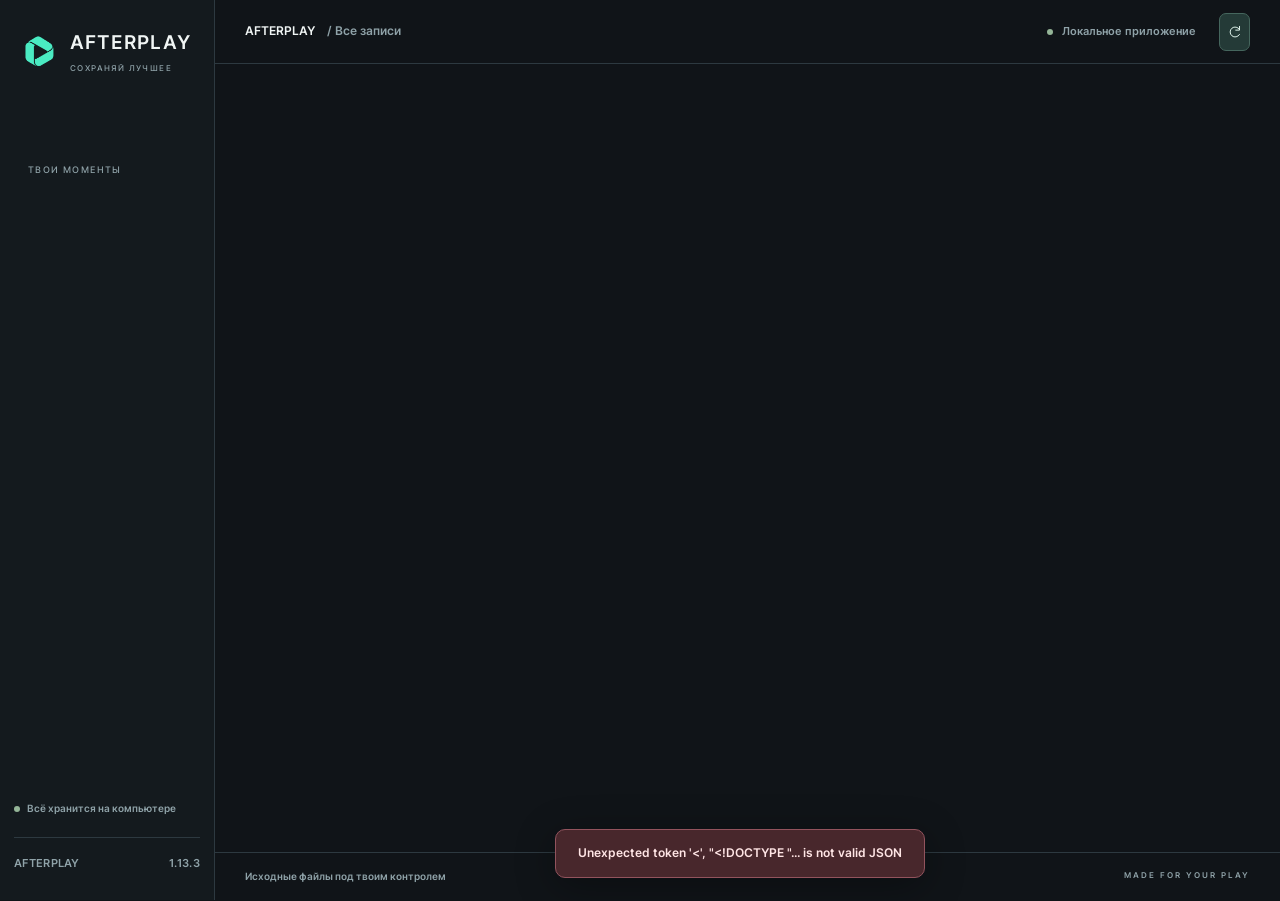
==== commit e36604bd: "Release 1.13.3 with montage timeline, input recording and smooth clip switching Build projects with " ====
--- a/ui/index.html
+++ b/ui/index.html
@@ -1,23 +1,25 @@
 <!doctype html>
 <html lang="ru">
-<head><meta charset="utf-8"><meta name="viewport" content="width=device-width,initial-scale=1"><title>AFTERPLAY</title><link rel="stylesheet" href="style.css"><link rel="stylesheet" href="themes.css"><link rel="stylesheet" href="afterplay.css?v=1.12.0"><script defer src="ui.js?v=3.2"></script><script defer src="replay-ui.js"></script><script defer src="preferences-ui.js?v=3.2"></script><script defer src="afterplay-ui.js"></script><script defer src="library-ui.js"></script><script defer src="trim-viewport.js"></script><script defer src="trim-ui.js?v=1.12.0"></script><script defer src="filmstrip-ui.js?v=1.12.0"></script><script defer src="playback-ui.js?v=1.12.0"></script><script defer src="navigation-ui.js"></script><link rel="stylesheet" href="studio.css?v=1.12.0"><script defer src="studio-ui.js?v=1.12.0"></script><script defer src="profiles-ui.js?v=1.12.0"></script><script defer src="audio-mixer-ui.js?v=1.12.0"></script><link rel="stylesheet" href="review.css?v=1.12.0"><script defer src="review-ui.js?v=1.12.0"></script><link rel="stylesheet" href="button-effects.css?v=1.12.0"><script defer src="button-effects.js?v=1.12.0"></script><link rel="stylesheet" href="dropdowns.css?v=1.12.0"><script defer src="dropdowns.js?v=1.12.0"></script><link rel="stylesheet" href="typography.css?v=1.12.0"></head>
+<head><meta charset="utf-8"><meta name="viewport" content="width=device-width,initial-scale=1"><title>AFTERPLAY</title><link rel="stylesheet" href="style.css"><link rel="stylesheet" href="themes.css"><link rel="stylesheet" href="afterplay.css?v=1.13.3"><script defer src="ui.js"></script><script defer src="replay-ui.js"></script><script defer src="preferences-ui.js"></script><script defer src="afterplay-ui.js"></script><script defer src="library-ui.js"></script><script defer src="trim-viewport.js"></script><script defer src="trim-ui.js?v=1.13.3"></script><script defer src="filmstrip-ui.js?v=1.13.3"></script><script defer src="playback-ui.js?v=1.13.3"></script><script defer src="navigation-ui.js"></script><link rel="stylesheet" href="studio.css?v=1.13.3"><script defer src="studio-ui.js?v=1.13.3"></script><script defer src="profiles-ui.js?v=1.13.3"></script><script defer src="audio-mixer-ui.js?v=1.13.3"></script><link rel="stylesheet" href="review.css?v=1.13.3"><script defer src="review-ui.js?v=1.13.3"></script><link rel="stylesheet" href="button-effects.css?v=1.13.3"><script defer src="button-effects.js?v=1.13.3"></script><link rel="stylesheet" href="dropdowns.css?v=1.13.3"><script defer src="dropdowns.js?v=1.13.3"></script><link rel="stylesheet" href="typography.css?v=1.13.3"></head>
 <body>
 <aside class="sidebar">
   <div class="brand"><div class="brand-mark" id="brandMark"></div><div><b id="brandTitle">AFTERPLAY</b><small>СОХРАНЯЙ ЛУЧШЕЕ</small></div></div>
   <div class="nav-label">ТВОИ МОМЕНТЫ</div><nav id="nav"></nav>
-  <div class="side-bottom"><div class="local-badge"><span></span> Всё хранится на компьютере</div><div class="side-version">AFTERPLAY <span id="appVersion">1.12.0</span></div></div>
+  <div class="side-bottom"><div class="local-badge"><span></span> Всё хранится на компьютере</div><div class="side-version">AFTERPLAY <span id="appVersion">1.13.3</span></div></div>
 </aside>
 <div class="workspace"><header><div id="breadcrumb">AFTERPLAY <span>/ Все записи</span></div><div class="header-right"><span class="local-dot"></span><span id="headerStatus">Локальное приложение</span><button class="icon-button" id="refreshBtn" title="Обновить"></button></div></header>
 <main id="main"></main>
 <footer><span id="footerText">Исходные файлы под твоим контролем</span><span>MADE FOR YOUR PLAY</span></footer></div>
 <div id="jobs" class="jobs"></div><div id="toast" class="toast hidden"></div>
 <dialog id="dialog"><div id="dialogBody"></div></dialog>
-<link rel="stylesheet" href="customization.css?v=1.12.0"><script defer src="customization-ui.js?v=1.12.0"></script>
-<script defer src="en-catalog.js?v=1.12.0"></script><script defer src="i18n.js?v=1.12.0"></script>
-<link rel="stylesheet" href="onboarding.css?v=1.12.0"><script defer src="onboarding.js?v=1.12.0"></script>
-<link rel="stylesheet" href="comfort.css?v=1.12.0">
+<link rel="stylesheet" href="customization.css?v=1.13.3"><script defer src="customization-ui.js?v=1.13.3"></script>
+<script defer src="en-catalog.js?v=1.13.3"></script><script defer src="i18n.js?v=1.13.3"></script>
+<link rel="stylesheet" href="onboarding.css?v=1.13.3"><script defer src="onboarding.js?v=1.13.3"></script>
+<link rel="stylesheet" href="comfort.css?v=1.13.3">
 <link rel="preload" href="pets/rysya.png" as="image">
-<link rel="stylesheet" href="pet.css?v=1.12.0"><script defer src="pet-ui.js?v=1.12.0"></script>
+<link rel="stylesheet" href="pet.css?v=1.13.3"><script defer src="pet-ui.js?v=1.13.3"></script>
 <link rel="stylesheet" href="backgrounds/onyx-cinema.css?v=3.2"><script defer src="backgrounds/onyx-cinema.js?v=3.2"></script>
 <link rel="stylesheet" href="backgrounds/studio-polish.css?v=3"><script defer src="backgrounds/studio-polish.js?v=3"></script>
+<link rel="stylesheet" href="moments.css?v=1.13.3"><script defer src="input-timeline.js?v=1.13.3"></script><script defer src="moments-ui.js?v=1.13.3"></script>
+<link rel="stylesheet" href="sequence.css?v=1.13.3"><script defer src="sequence-model.js?v=1.13.3"></script><script defer src="sequence-viewport.js?v=1.13.3"></script><script defer src="sequence-ui.js?v=1.13.3"></script>
 </body></html>
--- a/ui/moments.css
+++ b/ui/moments.css
@@ -0,0 +1,7 @@
+.quick-clip-setting{display:grid;grid-template-columns:minmax(0,1fr) 100px;gap:14px}.clear-binding{font-size:12px;padding:6px 0;margin-top:4px}.inputs-on{box-shadow:inset 0 0 0 1px var(--accent,#76dccb)}
+.input-visual{position:absolute;z-index:12;pointer-events:none;contain:layout style}.input-visual[hidden]{display:none}.input-visual svg{display:block;width:100%;height:100%;overflow:visible}.input-visual rect{fill:#202831}.input-visual .pressed rect{fill:#247ba0}.input-visual text{fill:#fff;font:12px 'Inter','Segoe UI',sans-serif}.input-visual .pressed text{fill:white;font-weight:600}.review-tabs{flex-wrap:wrap}.input-export-copy{margin-top:16px}
+.montage-selection-bar{display:flex;justify-content:space-between;align-items:center;gap:16px;border:1px solid var(--line,#30383c);border-radius:14px;padding:14px 20px;margin:14px 0}.montage-selection-bar small{display:block;margin-top:4px;color:var(--muted,#9aa6ad)}.clip-card{position:relative}.montage-select{position:absolute;z-index:4;left:12px;top:12px;display:grid;place-items:center;width:32px;height:32px;padding:7px;border:1px solid #ffffff70;border-radius:9px;background:#101820d9;color:white;box-shadow:0 2px 7px #0005}.montage-select svg{width:17px;height:17px}.montage-select.selected{background:#247b80;border-color:#76dccb}.clip-card[data-montage-selected="true"]{outline:2px solid #76dccb;outline-offset:1px}.list-row .montage-select{left:8px;top:8px;width:27px;height:27px}
+dialog.montage-dialog{width:min(1420px,96vw);max-width:96vw;height:min(900px,92vh);max-height:92vh;padding:0}dialog.montage-dialog .dialog-content{padding:22px;min-height:0;overflow:auto}dialog.montage-dialog #dialogBody{display:flex;flex-direction:column;height:100%;min-height:0}dialog.montage-dialog .dialog-head{flex-shrink:0}.montage-editor{display:grid;grid-template-columns:minmax(320px,1.05fr) minmax(380px,1fr);gap:26px;min-height:0}.montage-view,.montage-parts{min-width:0}.montage-stage{position:relative;display:grid;place-items:center;background:#080b10;aspect-ratio:16/9;overflow:hidden;border-radius:10px}.montage-stage video{width:100%;height:100%;object-fit:contain}.montage-output,.montage-trims{display:grid;grid-template-columns:1fr 1fr;gap:14px}.montage-add{margin-bottom:18px}.montage-part{border:1px solid var(--line,#30383c);border-radius:12px;padding:14px;margin-bottom:14px}.montage-part.previewing{border-color:#76dccb}.montage-part-head{display:flex;align-items:center;gap:8px;min-width:0}.montage-part-head>span{overflow:hidden;text-overflow:ellipsis;white-space:nowrap;flex:1}.montage-part-head .actions{gap:3px;flex-wrap:nowrap}.montage-part-head button{font-size:11px;padding:6px}.montage-part-head button svg{display:none}.montage-trims{margin:12px 0}.montage-trims label{font-size:12px;color:var(--muted,#9aa6ad)}.montage-trims input{margin-top:5px;width:100%;font-variant-numeric:tabular-nums}.montage-part-footer{display:flex;align-items:center;gap:12px;flex-wrap:wrap}.montage-part-footer .check{font-size:12px}.montage-part-footer small{font-size:11px;color:var(--muted,#9aa6ad)}.montage-parts select{max-width:100%;min-width:0}.montage-parts .field-line{min-width:0}.montage-view .notice{margin-bottom:14px}
+@media(max-width:1150px){.montage-editor{grid-template-columns:minmax(280px,.9fr) minmax(330px,1fr);gap:16px}.montage-selection-bar{flex-wrap:wrap}.quick-clip-setting{grid-template-columns:minmax(0,1fr) 86px}}
+.montage-stage video{position:absolute;inset:0;min-width:0;min-height:0}
+.review-tabs button{flex:1 0 calc(33.333% - 6px)}
--- a/ui/sequence.css
+++ b/ui/sequence.css
@@ -0,0 +1,59 @@
+/* Card selection and Add remain distinct controls. */
+body .cinema-card .cinema-check{left:52px;top:12px;pointer-events:none}
+body .cinema-list-row .cinema-check{left:47px;top:8px}
+/* Give the editor the available window and retain the quick seek bar. */
+.review-dialog[data-editing=true],body.onyx-cinema .studio-refined[data-editing=true]{width:calc(100vw - 16px);height:calc(100vh - 16px);max-width:calc(100vw - 16px);max-height:calc(100vh - 16px);border-radius:10px}
+.review-dialog[data-editing=true][data-sequence=true] .review-viewer,
+body.onyx-cinema .studio-refined[data-editing=true][data-sequence=true] .review-viewer{grid-template-rows:minmax(80px,1fr) 20px 44px 148px;row-gap:5px}
+.review-dialog[data-editing=true][data-sequence=true] .review-timeline{max-height:148px;min-height:0;overflow:auto}
+.sequence-board{min-width:0;min-height:0;border:1px solid var(--line);border-radius:9px;background:var(--panel,#10131b);padding:7px 9px;display:grid;grid-template-rows:28px minmax(0,1fr);gap:4px;overflow:hidden}
+.sequence-board[hidden]{display:none!important}
+.sequence-toolbar{display:flex;align-items:center;gap:12px;min-width:0}
+.sequence-toolbar>b{font-size:11px;font-weight:600;color:var(--muted)}
+.sequence-tools{display:flex;gap:4px;align-items:center;margin-left:auto}
+.sequence-tools button{font-size:11px;min-height:26px;height:26px;padding:4px 7px;box-shadow:none;border:1px solid transparent;background:transparent;color:var(--muted)}
+.sequence-tools button:hover{background:var(--hover);color:var(--text);border-color:var(--line)}
+.sequence-tools button:disabled{opacity:.3}.sequence-tools button svg{width:12px;height:12px}
+.sequence-tool-divider{height:16px;width:1px;background:var(--line);margin:0 4px}
+.sequence-scroll{overflow-x:auto;overflow-y:hidden;min-width:0;min-height:0;touch-action:none;overscroll-behavior:contain;border-radius:5px;background:#080c1360;scrollbar-width:thin;scrollbar-color:#657284 #10161e;cursor:crosshair}
+.sequence-scroll::-webkit-scrollbar{height:12px}
+.sequence-scroll::-webkit-scrollbar-track{background:#10161e;border-radius:6px}
+.sequence-scroll::-webkit-scrollbar-thumb{background:#657284;border:3px solid #10161e;border-radius:6px}
+.sequence-scroll::-webkit-scrollbar-thumb:hover{background:#91a0b4}
+.sequence-scroll.panning,.sequence-scroll.panning *{cursor:grabbing!important}
+.sequence-rail{position:relative;height:80px;min-width:100%;user-select:none}
+.sequence-ruler{position:relative;height:24px;border-bottom:1px solid #ffffff15;cursor:crosshair}
+.sequence-ruler>span{position:absolute;top:5px;padding-left:5px;font-size:10px;font-variant-numeric:tabular-nums;color:var(--muted);border-left:1px solid #ffffff30;white-space:nowrap;pointer-events:none}
+.sequence-blocks{position:relative;height:56px}
+.sequence-block{position:absolute;top:4px;height:49px;min-width:8px;border:1px solid #8588bd70;border-radius:5px;background:#282e42;overflow:hidden;cursor:grab;touch-action:none;box-sizing:border-box;outline-offset:1px}
+.sequence-block.active{border:2px solid var(--accent,#a58bff);box-shadow:0 0 0 1px var(--accent,#a58bff)}
+.sequence-block>img{position:absolute;width:85px;height:100%;object-fit:cover;opacity:.32;pointer-events:none}
+.sequence-block-label,.sequence-block>small{position:relative;display:block;white-space:nowrap;overflow:hidden;text-overflow:ellipsis;padding:5px 9px;font-size:10px;color:#f0f2f9;text-shadow:0 1px 3px black;pointer-events:none}
+.sequence-block>small{font-size:9px;padding-top:1px;color:#d0d5e2}
+.sequence-edge{position:absolute;top:0;bottom:0;width:7px;background:#c8bcff35;cursor:ew-resize;z-index:3}
+.sequence-edge.left{left:0}.sequence-edge.right{right:0}
+.sequence-cursor{position:absolute;top:0;bottom:0;width:12px;margin-left:-5px;cursor:ew-resize;z-index:5;outline:none}
+.sequence-cursor:after{content:'';position:absolute;left:5px;top:8px;bottom:0;width:2px;background:#f3d27d;pointer-events:none}
+.sequence-cursor-grip{position:absolute;left:0;top:0;width:12px;height:12px;border-radius:2px 2px 5px 5px;background:#f3d27d;box-shadow:0 1px 4px #0007}
+.sequence-cursor:focus-visible .sequence-cursor-grip{outline:2px solid var(--accent);outline-offset:2px}
+.sequence-gap{position:absolute;inset:0;background:black;display:grid;place-items:center;color:#9ca6b7;font-size:12px;z-index:20}
+.sequence-frame-hold{position:absolute;inset:0;width:100%;height:100%;object-fit:contain;background:#030506;z-index:9;pointer-events:none}
+.sequence-board #sequenceEmpty{margin:0;font-size:11px;grid-column:1;grid-row:2;pointer-events:none;align-self:center;justify-self:center}
+#sequencePanel .time-inputs{display:grid;grid-template-columns:1fr 1fr;gap:8px}
+#sequencePanel .time-inputs label{min-width:0;font-size:10px}
+#sequencePanel .time-inputs input{width:100%;font-size:11px!important;font-variant-numeric:tabular-nums}
+#sequencePanel .sequence-placement{font-size:11px;margin:14px 0}
+#sequenceSelected{font-size:12px;overflow-wrap:anywhere;margin-top:16px!important}
+#sequencePanel>.actions{gap:6px}#sequencePanel button{font-size:11px!important;padding:7px 8px!important}#sequencePanel .hint{font-size:11px}
+.sequence-project-export{margin-top:7px;width:100%;justify-content:center}
+@media(max-width:1150px){.sequence-board{padding:6px}.sequence-tools{gap:2px}.sequence-tools button{padding:4px 5px}}
+.sequence-ruler{overflow:hidden}
+/* Keyed clip elements let neighbours slide while the held clip follows the mouse. */
+.sequence-block{z-index:2;transition:transform .14s ease,box-shadow .14s ease}
+.sequence-board[data-reordering=true] .sequence-block{transition:left .16s cubic-bezier(.2,.8,.2,1),width .12s ease,transform .14s ease,box-shadow .14s ease}
+.sequence-block.is-dragging{z-index:4;transform:translateY(-3px);box-shadow:0 7px 15px #0009,0 0 0 1px var(--accent);cursor:grabbing;opacity:.95;transition:transform .12s ease,box-shadow .12s ease}
+.sequence-board[data-reordering=true] .sequence-block.is-dragging{transition:transform .12s ease,box-shadow .12s ease}
+.sequence-block.is-trimming{transition:none!important}
+.sequence-drop-slot{position:absolute;top:28px;height:49px;box-sizing:border-box;border:1px dashed var(--accent);background:color-mix(in srgb,var(--accent) 12%,transparent);border-radius:5px;pointer-events:none;z-index:1}
+.sequence-drop-slot[hidden]{display:none}
+@media(prefers-reduced-motion:reduce){.sequence-block{transition:none!important}}
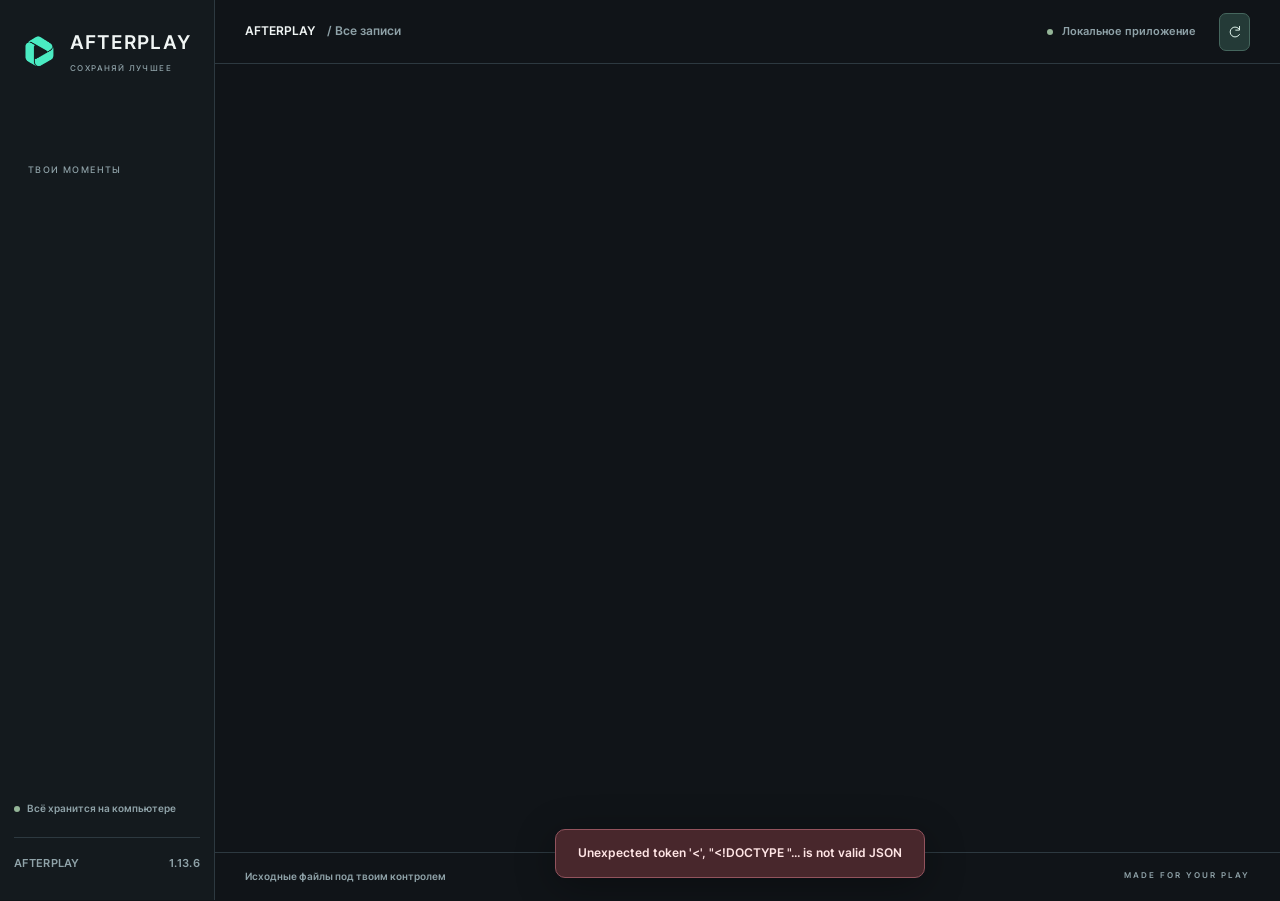
==== commit 72ab0a98: "Release 1.13.6 with resilient audio capture and themed window chrome Start recording and replay with" ====
--- a/ui/index.html
+++ b/ui/index.html
@@ -1,25 +1,27 @@
 <!doctype html>
 <html lang="ru">
-<head><meta charset="utf-8"><meta name="viewport" content="width=device-width,initial-scale=1"><title>AFTERPLAY</title><link rel="stylesheet" href="style.css"><link rel="stylesheet" href="themes.css"><link rel="stylesheet" href="afterplay.css?v=1.13.3"><script defer src="ui.js"></script><script defer src="replay-ui.js"></script><script defer src="preferences-ui.js"></script><script defer src="afterplay-ui.js"></script><script defer src="library-ui.js"></script><script defer src="trim-viewport.js"></script><script defer src="trim-ui.js?v=1.13.3"></script><script defer src="filmstrip-ui.js?v=1.13.3"></script><script defer src="playback-ui.js?v=1.13.3"></script><script defer src="navigation-ui.js"></script><link rel="stylesheet" href="studio.css?v=1.13.3"><script defer src="studio-ui.js?v=1.13.3"></script><script defer src="profiles-ui.js?v=1.13.3"></script><script defer src="audio-mixer-ui.js?v=1.13.3"></script><link rel="stylesheet" href="review.css?v=1.13.3"><script defer src="review-ui.js?v=1.13.3"></script><link rel="stylesheet" href="button-effects.css?v=1.13.3"><script defer src="button-effects.js?v=1.13.3"></script><link rel="stylesheet" href="dropdowns.css?v=1.13.3"><script defer src="dropdowns.js?v=1.13.3"></script><link rel="stylesheet" href="typography.css?v=1.13.3"></head>
+<head><meta charset="utf-8"><meta name="viewport" content="width=device-width,initial-scale=1"><title>AFTERPLAY</title><link rel="stylesheet" href="style.css"><link rel="stylesheet" href="themes.css"><link rel="stylesheet" href="afterplay.css?v=1.13.6"><script defer src="ui.js"></script><script defer src="replay-ui.js"></script><script defer src="preferences-ui.js"></script><script defer src="afterplay-ui.js"></script><script defer src="library-ui.js"></script><script defer src="trim-viewport.js"></script><script defer src="trim-ui.js?v=1.13.6"></script><script defer src="filmstrip-ui.js?v=1.13.6"></script><script defer src="playback-ui.js?v=1.13.6"></script><script defer src="navigation-ui.js"></script><link rel="stylesheet" href="studio.css?v=1.13.6"><script defer src="studio-ui.js?v=1.13.6"></script><script defer src="profiles-ui.js?v=1.13.6"></script><script defer src="audio-mixer-ui.js?v=1.13.6"></script><link rel="stylesheet" href="review.css?v=1.13.6"><script defer src="review-ui.js?v=1.13.6"></script><link rel="stylesheet" href="button-effects.css?v=1.13.6"><script defer src="button-effects.js?v=1.13.6"></script><link rel="stylesheet" href="dropdowns.css?v=1.13.6"><script defer src="dropdowns.js?v=1.13.6"></script><link rel="stylesheet" href="typography.css?v=1.13.6"></head>
 <body>
 <aside class="sidebar">
   <div class="brand"><div class="brand-mark" id="brandMark"></div><div><b id="brandTitle">AFTERPLAY</b><small>СОХРАНЯЙ ЛУЧШЕЕ</small></div></div>
   <div class="nav-label">ТВОИ МОМЕНТЫ</div><nav id="nav"></nav>
-  <div class="side-bottom"><div class="local-badge"><span></span> Всё хранится на компьютере</div><div class="side-version">AFTERPLAY <span id="appVersion">1.13.3</span></div></div>
+  <div class="side-bottom"><div class="local-badge"><span></span> Всё хранится на компьютере</div><div class="side-version">AFTERPLAY <span id="appVersion">1.13.6</span></div></div>
 </aside>
 <div class="workspace"><header><div id="breadcrumb">AFTERPLAY <span>/ Все записи</span></div><div class="header-right"><span class="local-dot"></span><span id="headerStatus">Локальное приложение</span><button class="icon-button" id="refreshBtn" title="Обновить"></button></div></header>
 <main id="main"></main>
 <footer><span id="footerText">Исходные файлы под твоим контролем</span><span>MADE FOR YOUR PLAY</span></footer></div>
 <div id="jobs" class="jobs"></div><div id="toast" class="toast hidden"></div>
 <dialog id="dialog"><div id="dialogBody"></div></dialog>
-<link rel="stylesheet" href="customization.css?v=1.13.3"><script defer src="customization-ui.js?v=1.13.3"></script>
-<script defer src="en-catalog.js?v=1.13.3"></script><script defer src="i18n.js?v=1.13.3"></script>
-<link rel="stylesheet" href="onboarding.css?v=1.13.3"><script defer src="onboarding.js?v=1.13.3"></script>
-<link rel="stylesheet" href="comfort.css?v=1.13.3">
+<link rel="stylesheet" href="customization.css?v=1.13.6"><script defer src="customization-ui.js?v=1.13.6"></script>
+<script defer src="en-catalog.js?v=1.13.6"></script><script defer src="i18n.js?v=1.13.6"></script>
+<link rel="stylesheet" href="onboarding.css?v=1.13.6"><script defer src="onboarding.js?v=1.13.6"></script>
+<link rel="stylesheet" href="comfort.css?v=1.13.6">
 <link rel="preload" href="pets/rysya.png" as="image">
-<link rel="stylesheet" href="pet.css?v=1.13.3"><script defer src="pet-ui.js?v=1.13.3"></script>
+<link rel="stylesheet" href="pet.css?v=1.13.6"><script defer src="pet-ui.js?v=1.13.6"></script>
 <link rel="stylesheet" href="backgrounds/onyx-cinema.css?v=3.2"><script defer src="backgrounds/onyx-cinema.js?v=3.2"></script>
 <link rel="stylesheet" href="backgrounds/studio-polish.css?v=3"><script defer src="backgrounds/studio-polish.js?v=3"></script>
-<link rel="stylesheet" href="moments.css?v=1.13.3"><script defer src="input-timeline.js?v=1.13.3"></script><script defer src="moments-ui.js?v=1.13.3"></script>
-<link rel="stylesheet" href="sequence.css?v=1.13.3"><script defer src="sequence-model.js?v=1.13.3"></script><script defer src="sequence-viewport.js?v=1.13.3"></script><script defer src="sequence-ui.js?v=1.13.3"></script>
+<link rel="stylesheet" href="moments.css?v=1.13.6"><script defer src="input-timeline.js?v=1.13.6"></script><script defer src="moments-ui.js?v=1.13.6"></script>
+<link rel="stylesheet" href="sequence.css?v=1.13.6"><script defer src="sequence-model.js?v=1.13.6"></script><script defer src="sequence-viewport.js?v=1.13.6"></script><script defer src="sequence-ui.js?v=1.13.6"></script>
+<script defer src="window-chrome.js?v=1.13.6"></script>
+<link rel="stylesheet" href="scrollbars.css?v=1.13.6">
 </body></html>
--- a/ui/sequence.css
+++ b/ui/sequence.css
@@ -5,7 +5,13 @@
 .review-dialog[data-editing=true],body.onyx-cinema .studio-refined[data-editing=true]{width:calc(100vw - 16px);height:calc(100vh - 16px);max-width:calc(100vw - 16px);max-height:calc(100vh - 16px);border-radius:10px}
 .review-dialog[data-editing=true][data-sequence=true] .review-viewer,
 body.onyx-cinema .studio-refined[data-editing=true][data-sequence=true] .review-viewer{grid-template-rows:minmax(80px,1fr) 20px 44px 148px;row-gap:5px}
-.review-dialog[data-editing=true][data-sequence=true] .review-timeline{max-height:148px;min-height:0;overflow:auto}
+.review-dialog[data-editing=true][data-sequence=true] .review-timeline{max-height:none;min-height:0;overflow:auto}
+.review-dialog[data-editing=true] .review-timeline,.review-dialog[data-editing=true] .sequence-board{grid-row:5}
+.review-divider{grid-row:4;position:relative;align-self:stretch;cursor:ns-resize;touch-action:none;outline:none;border-radius:5px}
+.review-divider:after{content:'';position:absolute;top:4px;left:0;right:0;height:2px;background:var(--line);border-radius:2px}
+.review-divider:before{content:'';position:absolute;z-index:1;top:2px;left:calc(50% - 28px);width:56px;height:6px;border-radius:4px;background:var(--muted)}
+.review-divider:hover:before,.review-divider:focus-visible:before{background:var(--accent)}
+.review-divider[hidden]{display:none!important}
 .sequence-board{min-width:0;min-height:0;border:1px solid var(--line);border-radius:9px;background:var(--panel,#10131b);padding:7px 9px;display:grid;grid-template-rows:28px minmax(0,1fr);gap:4px;overflow:hidden}
 .sequence-board[hidden]{display:none!important}
 .sequence-toolbar{display:flex;align-items:center;gap:12px;min-width:0}
--- a/ui/scrollbars.css
+++ b/ui/scrollbars.css
@@ -0,0 +1,14 @@
+/* Theme-colored scrollbars, including the document and independent tool panes. */
+html,body,body *{scrollbar-color:auto;scrollbar-width:auto}
+::-webkit-scrollbar{width:10px;height:10px;background:transparent}
+::-webkit-scrollbar-track{background:color-mix(in srgb,var(--bg,#101314) 65%,transparent);border-radius:999px}
+::-webkit-scrollbar-thumb{min-height:32px;min-width:32px;border:3px solid transparent;border-radius:999px;background:color-mix(in srgb,var(--accent,#8bf5c8) 32%,var(--muted,#9cacaa));background-clip:padding-box}
+::-webkit-scrollbar-thumb:hover{background-color:color-mix(in srgb,var(--accent,#8bf5c8) 75%,var(--muted,#9cacaa))}
+::-webkit-scrollbar-thumb:active{background-color:var(--accent,#8bf5c8)}
+::-webkit-scrollbar-corner{background:transparent}
+::-webkit-scrollbar-button{display:none;width:0;height:0}
+body .sequence-scroll::-webkit-scrollbar,body .trim-pan::-webkit-scrollbar{height:12px}
+body .sequence-scroll::-webkit-scrollbar-track{background:color-mix(in srgb,var(--bg,#101314) 75%,transparent)}
+body .sequence-scroll::-webkit-scrollbar-thumb{border:3px solid transparent;border-radius:999px;background:color-mix(in srgb,var(--accent,#8bf5c8) 36%,var(--muted,#9cacaa));background-clip:padding-box}
+body .sequence-scroll::-webkit-scrollbar-thumb:hover{background-color:var(--accent,#8bf5c8)}
+@media(forced-colors:active){html,body,body *{scrollbar-color:auto;scrollbar-width:auto}::-webkit-scrollbar-thumb{background:ButtonText}::-webkit-scrollbar-track{background:Canvas}}
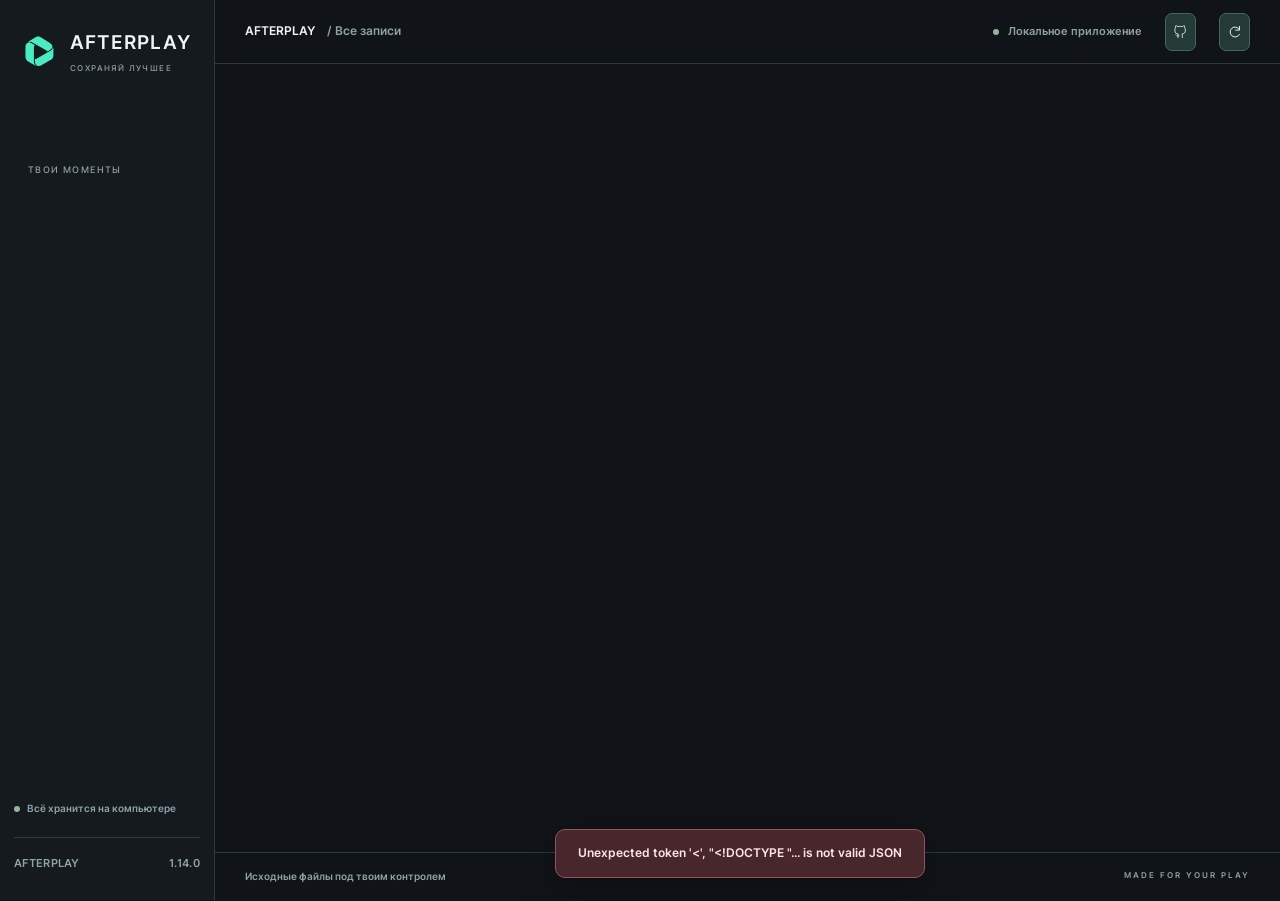
==== commit 4e44f0b2: "Release 1.14.0 with recording size estimates and library improvements Add setting-aware recording si" ====
--- a/ui/index.html
+++ b/ui/index.html
@@ -1,27 +1,28 @@
 <!doctype html>
 <html lang="ru">
-<head><meta charset="utf-8"><meta name="viewport" content="width=device-width,initial-scale=1"><title>AFTERPLAY</title><link rel="stylesheet" href="style.css"><link rel="stylesheet" href="themes.css"><link rel="stylesheet" href="afterplay.css?v=1.13.6"><script defer src="ui.js"></script><script defer src="replay-ui.js"></script><script defer src="preferences-ui.js"></script><script defer src="afterplay-ui.js"></script><script defer src="library-ui.js"></script><script defer src="trim-viewport.js"></script><script defer src="trim-ui.js?v=1.13.6"></script><script defer src="filmstrip-ui.js?v=1.13.6"></script><script defer src="playback-ui.js?v=1.13.6"></script><script defer src="navigation-ui.js"></script><link rel="stylesheet" href="studio.css?v=1.13.6"><script defer src="studio-ui.js?v=1.13.6"></script><script defer src="profiles-ui.js?v=1.13.6"></script><script defer src="audio-mixer-ui.js?v=1.13.6"></script><link rel="stylesheet" href="review.css?v=1.13.6"><script defer src="review-ui.js?v=1.13.6"></script><link rel="stylesheet" href="button-effects.css?v=1.13.6"><script defer src="button-effects.js?v=1.13.6"></script><link rel="stylesheet" href="dropdowns.css?v=1.13.6"><script defer src="dropdowns.js?v=1.13.6"></script><link rel="stylesheet" href="typography.css?v=1.13.6"></head>
+<head><meta charset="utf-8"><meta name="viewport" content="width=device-width,initial-scale=1"><title>AFTERPLAY</title><link rel="stylesheet" href="style.css"><link rel="stylesheet" href="themes.css"><link rel="stylesheet" href="afterplay.css?v=1.14.0"><script defer src="ui.js"></script><script defer src="recording-size.js?v=1"></script><script defer src="replay-ui.js?v=size1"></script><script defer src="preferences-ui.js"></script><script defer src="afterplay-ui.js"></script><script defer src="library-ui.js"></script><script defer src="trim-viewport.js"></script><script defer src="trim-ui.js?v=1.14.0"></script><script defer src="filmstrip-ui.js?v=1.14.0"></script><script defer src="playback-ui.js?v=1.14.0"></script><script defer src="navigation-ui.js"></script><link rel="stylesheet" href="studio.css?v=1.14.0"><script defer src="studio-ui.js?v=1.14.0"></script><script defer src="profiles-ui.js?v=1.14.0"></script><script defer src="audio-mixer-ui.js?v=1.14.0"></script><link rel="stylesheet" href="review.css?v=1.14.0"><script defer src="review-ui.js?v=1.14.0"></script><link rel="stylesheet" href="button-effects.css?v=1.14.0"><script defer src="button-effects.js?v=1.14.0"></script><link rel="stylesheet" href="dropdowns.css?v=1.14.0"><script defer src="dropdowns.js?v=1.14.0"></script><link rel="stylesheet" href="typography.css?v=1.14.0"></head>
 <body>
 <aside class="sidebar">
   <div class="brand"><div class="brand-mark" id="brandMark"></div><div><b id="brandTitle">AFTERPLAY</b><small>СОХРАНЯЙ ЛУЧШЕЕ</small></div></div>
   <div class="nav-label">ТВОИ МОМЕНТЫ</div><nav id="nav"></nav>
-  <div class="side-bottom"><div class="local-badge"><span></span> Всё хранится на компьютере</div><div class="side-version">AFTERPLAY <span id="appVersion">1.13.6</span></div></div>
+  <div class="side-bottom"><div class="local-badge"><span></span> Всё хранится на компьютере</div><div class="side-version">AFTERPLAY <span id="appVersion">1.14.0</span></div></div>
 </aside>
-<div class="workspace"><header><div id="breadcrumb">AFTERPLAY <span>/ Все записи</span></div><div class="header-right"><span class="local-dot"></span><span id="headerStatus">Локальное приложение</span><button class="icon-button" id="refreshBtn" title="Обновить"></button></div></header>
+<div class="workspace"><header><div id="breadcrumb">AFTERPLAY <span>/ Все записи</span></div><div class="header-right"><span class="local-dot"></span><span id="headerStatus">Локальное приложение</span><button class="icon-button" id="githubBtn" data-action="update-github" title="Открыть GitHub AFTERPLAY" aria-label="Открыть GitHub AFTERPLAY"></button><button class="icon-button" id="refreshBtn" title="Обновить"></button></div></header>
 <main id="main"></main>
 <footer><span id="footerText">Исходные файлы под твоим контролем</span><span>MADE FOR YOUR PLAY</span></footer></div>
 <div id="jobs" class="jobs"></div><div id="toast" class="toast hidden"></div>
 <dialog id="dialog"><div id="dialogBody"></div></dialog>
-<link rel="stylesheet" href="customization.css?v=1.13.6"><script defer src="customization-ui.js?v=1.13.6"></script>
-<script defer src="en-catalog.js?v=1.13.6"></script><script defer src="i18n.js?v=1.13.6"></script>
-<link rel="stylesheet" href="onboarding.css?v=1.13.6"><script defer src="onboarding.js?v=1.13.6"></script>
-<link rel="stylesheet" href="comfort.css?v=1.13.6">
+<link rel="stylesheet" href="customization.css?v=1.14.0"><script defer src="customization-ui.js?v=1.14.0"></script>
+<script defer src="en-catalog.js?v=1.14.0"></script><script defer src="i18n.js?v=1.14.0"></script>
+<link rel="stylesheet" href="onboarding.css?v=1.14.0"><script defer src="onboarding.js?v=1.14.0"></script>
+<link rel="stylesheet" href="comfort.css?v=1.14.0">
 <link rel="preload" href="pets/rysya.png" as="image">
-<link rel="stylesheet" href="pet.css?v=1.13.6"><script defer src="pet-ui.js?v=1.13.6"></script>
+<link rel="stylesheet" href="pet.css?v=1.14.0"><script defer src="pet-ui.js?v=1.14.0"></script>
 <link rel="stylesheet" href="backgrounds/onyx-cinema.css?v=3.2"><script defer src="backgrounds/onyx-cinema.js?v=3.2"></script>
 <link rel="stylesheet" href="backgrounds/studio-polish.css?v=3"><script defer src="backgrounds/studio-polish.js?v=3"></script>
-<link rel="stylesheet" href="moments.css?v=1.13.6"><script defer src="input-timeline.js?v=1.13.6"></script><script defer src="moments-ui.js?v=1.13.6"></script>
-<link rel="stylesheet" href="sequence.css?v=1.13.6"><script defer src="sequence-model.js?v=1.13.6"></script><script defer src="sequence-viewport.js?v=1.13.6"></script><script defer src="sequence-ui.js?v=1.13.6"></script>
-<script defer src="window-chrome.js?v=1.13.6"></script>
-<link rel="stylesheet" href="scrollbars.css?v=1.13.6">
+<link rel="stylesheet" href="moments.css?v=1.14.0"><script defer src="input-timeline.js?v=1.14.0"></script><script defer src="moments-ui.js?v=1.14.0"></script>
+<link rel="stylesheet" href="sequence.css?v=1.14.0"><script defer src="sequence-model.js?v=1.14.0"></script><script defer src="sequence-viewport.js?v=1.14.0"></script><script defer src="sequence-ui.js?v=1.14.0"></script>
+<script defer src="window-chrome.js?v=1.14.0"></script>
+<link rel="stylesheet" href="scrollbars.css?v=1.14.0">
+<script defer src="settings-layout.js?v=1"></script>
 </body></html>
--- a/ui/afterplay.css
+++ b/ui/afterplay.css
@@ -57,3 +57,16 @@
 .connected-folder>span{overflow-wrap:anywhere;min-width:0}.connected-folder>button{flex-shrink:0}
 :root[data-theme="dark"]{color-scheme:dark;--bg:#080a0c;--sidebar:#0d1012;--panel:#111619;--panel2:#181e22;--line:#2a333a;--text:#eef3f5;--muted:#a0aeb7;--subtle:#8999a5;--strong:#f0f7fa;--input:#090d10;--input-line:#36434d;--secondary:#1d272e;--hover:#293b45;--pressed:#344e5a;--hover-text:#fff;--accent:#60e2bb;--accent-rgb:96,226,187;--primary-hover:#8cefd0;--primary-pressed:#43c5a0;--on-accent:#0e2920;--dialog:#111619;--hero-start:#132421;--hero-end:#101a1a;--hero-line:#314a43;--orb:#1c342c;--audio:#0b1711;--track:#233b31;--notice:#202c25;--notice-line:#3b5345;--notice-text:#c0d2c8;--success:#1c3c30;--success-line:#456f5c;--success-text:#e4fff1;--error:#382025;--error-text:#ffe5e5;--error-line:#7a4854;--danger:#302024;--danger-line:#68424b;--danger-text:#ffb7b5;--danger-hover:#5e303d;--danger-pressed:#733c4b;--shadow:#0008}
 :root[data-theme="dark"] .clips{--accent:#60e2bb;--accent-rgb:96,226,187}
+
+/* Cards keep a dedicated delete control at the lower right. */
+body.clips .clip-card{position:relative}
+body.clips .clip-card .clip-info{padding-right:10px!important}
+body.clips .clip-card .clip-meta,body.clips .clip-card .cinema-card-meta,body.clips .clip-card .clip-tags{padding-right:36px}
+body.clips button.library-delete{position:absolute;right:7px;bottom:7px;top:auto;z-index:5;display:grid;place-items:center;width:30px;height:30px;min-height:0;padding:6px;margin:0;border:0;background:transparent!important;box-shadow:none!important;color:var(--muted);transform:none!important;cursor:pointer}
+body.clips button.library-delete::after{content:none!important;display:none!important}
+body.clips button.library-delete:hover{color:var(--danger-text,#ffb7b5)!important}
+body.clips button.library-delete svg{display:block;width:18px;height:18px}
+body.clips .cinema-list-row{padding-right:44px}
+/* Pack cards independently instead of reserving a full row beside tall forms. */
+.settings-panel.settings-masonry{grid-auto-rows:4px;grid-auto-flow:row dense;gap:0 20px;align-items:start}
+.settings-panel.settings-masonry>.settings-card{align-self:start;margin:0}
--- a/ui/studio.css
+++ b/ui/studio.css
@@ -37,3 +37,25 @@
 #replaySave[hidden]{display:none}
 
 .quick-replay{flex-wrap:wrap}.quick-replay .quick-actions{flex-wrap:wrap;justify-content:flex-start}.capture-mode-actions{flex-wrap:wrap}.quick-actions .replay-hotkey{margin-left:0}
+
+/* Keep the estimate visible while editing the draft quality settings. */
+.replay-layout{align-items:stretch}
+.replay-size-slot{min-width:0;position:relative}
+.recording-size-card{position:sticky;top:90px;z-index:2;margin-bottom:18px}
+.recording-size-value{display:block;margin:16px 0 10px;color:var(--accent);font-size:clamp(26px,2.5vw,38px);font-weight:650;line-height:1.2;font-variant-numeric:tabular-nums;overflow-wrap:anywhere}
+.recording-size-variable{font-size:26px}
+.recording-size-detail,.recording-size-cap{font-size:12px;line-height:1.8}
+.recording-size-cap{margin-top:10px;color:var(--accent)}
+.recording-size-card .hint,.recording-size-card>small{font-size:11px;line-height:1.6;color:var(--muted)}
+.recording-size-card>small{display:block;margin-top:16px;border-top:1px solid var(--line);padding-top:12px}
+#githubBtn{flex-shrink:0}
+@media(max-width:1100px){.recording-size-card{position:static;margin-top:18px}}
+
+.github-profile-link{display:flex;align-items:center;gap:10px;flex:1 1 350px;max-width:520px;min-width:0}
+.github-profile-link>[data-action=update-github]{flex:none}
+.github-profile-copy{position:relative;flex:1;min-width:0}
+.github-profile-copy input{min-width:0;width:100%;padding-right:43px;font-size:12px;user-select:text;cursor:text}
+body.clips .github-profile-copy button[data-action=update-github-copy]{position:absolute;right:6px;top:0;bottom:0;margin:auto 0;width:32px;height:32px;min-height:0;padding:0;display:grid;place-items:center;border:0;background:none!important;box-shadow:none!important;transform:none!important;filter:none!important;color:var(--muted);cursor:pointer}
+body.clips .github-profile-copy button[data-action=update-github-copy]::after{content:none!important;display:none!important}
+body.clips .github-profile-copy button[data-action=update-github-copy]:hover{color:var(--accent)!important}
+.github-profile-copy button svg{display:block;width:16px;height:16px}
--- a/ui/pet.css
+++ b/ui/pet.css
@@ -19,3 +19,5 @@
 @keyframes rysya-nuzzle{0%,100%{transform:rotate(-1deg) scaleY(1)}50%{transform:rotate(1deg) scaleY(.98)}}
 @keyframes rysya-shiver{0%,100%{transform:translateX(-1px)}50%{transform:translateX(1px)}}
 @media(prefers-reduced-motion:reduce){#rysya-cat .rysya-sprite{animation:none!important}.rysya-bubble{transition:none}}
+
+#rysya-cat[data-mood="groom"][data-groom-ready="true"] .rysya-sprite{background-image:url('pets/rysya-groom.png');background-size:600% 100%}
--- a/ui/backgrounds/onyx-cinema.css
+++ b/ui/backgrounds/onyx-cinema.css
@@ -139,9 +139,8 @@
 .cinema-card .clip-tags{display:flex;flex-wrap:nowrap;gap:5px;margin-top:5px;overflow:hidden}
 .cinema-card .clip-tags span,.cinema-detail-tags button{font-weight:400;font-size:10px;line-height:1.35;padding:1px 10px;border-radius:14px;border:1px solid var(--input-line);background:color-mix(in srgb,var(--cinema-panel) 45%,transparent);color:var(--cinema-muted);max-width:100%;white-space:nowrap;overflow:hidden;text-overflow:ellipsis}
 body.onyx-cinema .cinema-card .duration{position:absolute;bottom:6px;right:6px;font-size:11px;font-weight:400;line-height:1.3;padding:3px 5px;background:#080b12ba;color:#fff;border-radius:4px}
-.cinema-check{display:none;position:absolute;left:7px;top:6px;width:25px;height:25px;border-radius:5px;background:var(--cinema-accent);color:#101322;place-items:center;z-index:2;box-shadow:0 1px 8px #0004}
-.cinema-check svg{width:18px;height:18px}
-.cinema-card.is-selected .cinema-check{display:grid}
+
+
 body.onyx-cinema button.cinema-favorite{position:relative;display:grid;place-items:center;flex:none;width:28px;height:28px;margin:0;padding:4px;border:0;border-radius:6px;background:#0b101bb3!important;color:#e4e7ee!important;cursor:pointer;box-shadow:none}
 .cinema-favorite svg{width:21px;height:21px}
 .cinema-card .cinema-favorite{position:absolute!important;right:6px;top:5px;z-index:2}
@@ -236,11 +235,11 @@
 @media(max-width:1260px){body.onyx-cinema{--cinema-sidebar-width:205px;--cinema-inspector-width:265px}body.onyx-cinema .nav-button{font-size:13px;padding:11px 13px;gap:12px}body.onyx-cinema .brand b{font-size:19px}.cinema-library{padding-left:13px;padding-right:13px}.cinema-library-toolbar{gap:9px}.cinema-library-heading h2{font-size:21px}.cinema-library-heading>span{display:none}.cinema-inspector>h2{font-size:23px}.cinema-detail-title h3{font-size:19px}.cinema-detail{font-size:10px;gap:8px}.cinema-detail dd{max-width:109px}.cinema-filters .ap-select-control{min-width:90px;max-width:140px}.cinema-detail-game{font-size:13px}.cinema-card-meta{font-size:11px}body.onyx-cinema .cinema-card .clip-name{font-size:13px}}
 @media(max-width:1110px){.cinema-layout{grid-template-columns:minmax(0,1fr)}#cinemaInspector{margin:25px 16px 0;border-left:0;border-top:1px solid var(--line)}.cinema-inspector{position:static;display:grid;grid-template-columns:minmax(180px,1fr) minmax(240px,1fr);gap:0 28px;padding:20px}.cinema-inspector>h2{grid-column:1/-1}.cinema-inspector dl{grid-column:2;grid-row:2/6;margin:0;gap:16px}.cinema-detail{font-size:12px}.cinema-detail dd{max-width:140px}.cinema-location dd{max-width:140px}.cinema-inspector-actions{grid-column:1;margin-top:25px}.cinema-inspector .cinema-note{grid-column:1}.cinema-title-tools{margin-right:auto}.cinema-search{max-width:40%;min-width:100px}body.onyx-cinema #cinemaCapture>button{font-size:12px;padding:0 11px;gap:7px}#cinemaCapture{gap:9px}.cinema-layout-select{width:180px}.cinema-palette-grid{grid-template-columns:repeat(3,minmax(0,1fr))}.cinema-color-grid{grid-template-columns:repeat(3,minmax(0,1fr))}.cinema-art-grid{grid-template-columns:repeat(2,minmax(0,1fr))}.cinema-art-choice img{height:210px}}
 @media(max-width:850px){body.onyx-cinema{--cinema-sidebar-width:175px}body.onyx-cinema .sidebar{padding-left:8px;padding-right:8px}body.onyx-cinema .brand{gap:8px;margin-left:7px}body.onyx-cinema .brand b{font-size:16px}body.onyx-cinema .brand-mark{flex-basis:21px;width:21px}body.onyx-cinema .nav-button{font-size:12px;padding:10px;gap:10px}body.onyx-cinema .nav-button svg{width:19px;height:19px;flex-basis:19px}body.onyx-cinema .nav-button .count{display:none}body.onyx-cinema .cinema-grid{grid-template-columns:repeat(2,minmax(0,1fr))}body.onyx-cinema #cinemaCapture .cinema-record span{display:none}.cinema-search{max-width:none;flex:1;width:auto}.cinema-library-toolbar{align-items:flex-start}.cinema-library-heading{flex-basis:100%}.cinema-filters{width:100%}.cinema-filters .ap-select-control{max-width:none;flex:1}.cinema-layout-choice,.cinema-design-heading{align-items:flex-start;flex-direction:column;gap:20px}.cinema-layout-select{width:100%}.cinema-design-heading h2{font-size:25px}.cinema-design-panel{padding:18px}.cinema-inspector{display:block}.cinema-inspector dl{margin-top:25px}.cinema-inspector-actions{margin-top:25px}.cinema-detail{font-size:12px}.cinema-detail dd{max-width:55%}}
-@media(max-width:650px){body.onyx-cinema{--cinema-sidebar-width:66px}body.onyx-cinema .sidebar{padding-top:18px}body.onyx-cinema .brand{margin:0 auto 30px;justify-content:center}body.onyx-cinema .brand b,body.onyx-cinema .nav-button .custom-nav-text,body.onyx-cinema .side-bottom,#cinemaSidebarArt{display:none}body.onyx-cinema .nav-button{justify-content:center;padding:12px 0}body.onyx-cinema .workspace>header{height:65px;padding:0 10px;gap:5px}#cinemaTopbar{gap:7px}.cinema-search{padding:0 10px;gap:6px;height:40px}.cinema-search svg{width:16px;height:16px}.cinema-search input{font-size:12px}body.onyx-cinema #cinemaCapture>button{height:40px;min-height:40px;padding:0 8px}#cinemaCapture .cinema-save span{display:none}#cinemaCapture{gap:5px}body.onyx-cinema #cinemaCapture .cinema-replay-toggle{width:32px}.cinema-library{padding:0 10px 20px}.cinema-hero-copy{padding:18px 14px;max-width:100%}.cinema-eyebrow{font-size:12px}body.onyx-cinema .cinema-hero h1{font-size:29px}.cinema-hero .actions{gap:9px}.cinema-hero .actions button{height:42px;padding:0 15px;font-size:12px}.cinema-hero-meta{gap:12px;font-size:11px}body.onyx-cinema .cinema-card .clip-info{padding:5px 3px 0}.cinema-card-meta{font-size:10px;gap:4px}.cinema-card .clip-tags span{padding:1px 6px;font-size:9px}.cinema-favorite svg{width:18px;height:18px}body.onyx-cinema button.cinema-favorite{width:24px;height:24px}.cinema-check{width:22px;height:22px;left:5px;top:5px}.cinema-palette-grid{grid-template-columns:repeat(2,minmax(0,1fr))}.cinema-color-grid{grid-template-columns:repeat(2,minmax(0,1fr))}.cinema-design-save{flex-direction:column;align-items:stretch}.cinema-list-row .cinema-list-detail{display:none}body.onyx-cinema .cinema-list-row{grid-template-columns:110px minmax(0,1fr)}body.onyx-cinema main{padding:22px 13px}}
+@media(max-width:650px){body.onyx-cinema{--cinema-sidebar-width:66px}body.onyx-cinema .sidebar{padding-top:18px}body.onyx-cinema .brand{margin:0 auto 30px;justify-content:center}body.onyx-cinema .brand b,body.onyx-cinema .nav-button .custom-nav-text,body.onyx-cinema .side-bottom,#cinemaSidebarArt{display:none}body.onyx-cinema .nav-button{justify-content:center;padding:12px 0}body.onyx-cinema .workspace>header{height:65px;padding:0 10px;gap:5px}#cinemaTopbar{gap:7px}.cinema-search{padding:0 10px;gap:6px;height:40px}.cinema-search svg{width:16px;height:16px}.cinema-search input{font-size:12px}body.onyx-cinema #cinemaCapture>button{height:40px;min-height:40px;padding:0 8px}#cinemaCapture .cinema-save span{display:none}#cinemaCapture{gap:5px}body.onyx-cinema #cinemaCapture .cinema-replay-toggle{width:32px}.cinema-library{padding:0 10px 20px}.cinema-hero-copy{padding:18px 14px;max-width:100%}.cinema-eyebrow{font-size:12px}body.onyx-cinema .cinema-hero h1{font-size:29px}.cinema-hero .actions{gap:9px}.cinema-hero .actions button{height:42px;padding:0 15px;font-size:12px}.cinema-hero-meta{gap:12px;font-size:11px}body.onyx-cinema .cinema-card .clip-info{padding:5px 3px 0}.cinema-card-meta{font-size:10px;gap:4px}.cinema-card .clip-tags span{padding:1px 6px;font-size:9px}.cinema-favorite svg{width:18px;height:18px}body.onyx-cinema button.cinema-favorite{width:24px;height:24px}.cinema-palette-grid{grid-template-columns:repeat(2,minmax(0,1fr))}.cinema-color-grid{grid-template-columns:repeat(2,minmax(0,1fr))}.cinema-design-save{flex-direction:column;align-items:stretch}.cinema-list-row .cinema-list-detail{display:none}body.onyx-cinema .cinema-list-row{grid-template-columns:110px minmax(0,1fr)}body.onyx-cinema main{padding:22px 13px}}
 @media(max-height:820px) and (min-width:851px){.cinema-hero{height:34vh;min-height:235px}.cinema-inspector dl{margin-top:25px;gap:15px}.cinema-inspector-actions{margin-top:22px}.cinema-hero-copy{padding-top:15px}.cinema-hero .actions{margin-top:12px}.cinema-hero .actions button{height:43px}.cinema-detail-tags{margin-top:12px}.cinema-inspector>h2{padding-bottom:14px;margin-bottom:16px}}
 @media(prefers-reduced-motion:reduce){.cinema-card .thumb>img,.cinema-art-choice img,.cinema-card-play,.cinema-card .thumb{transition:none!important}.cinema-card:hover .thumb>img,.cinema-art-choice:hover img{transform:none}}
 /* The top controls stop at the preview edge, as in the reference. */
-@media(min-width:1111px){#cinemaTopbar{flex:none;width:calc(100% - var(--cinema-inspector-width))}body.onyx-cinema .header-right{position:absolute;right:16px}body.onyx-cinema #cinemaCapture .cinema-save{min-width:245px;justify-content:center}body.onyx-cinema #cinemaCapture .cinema-record{min-width:212px;justify-content:center}.cinema-search{flex:1;max-width:416px}#cinemaCapture{gap:13px}}
+@media(min-width:1111px){#cinemaTopbar{flex:1;width:auto}body.onyx-cinema .header-right{position:static}body.onyx-cinema #cinemaCapture .cinema-save{min-width:245px;justify-content:center}body.onyx-cinema #cinemaCapture .cinema-record{min-width:212px;justify-content:center}.cinema-search{flex:1;max-width:416px}#cinemaCapture{gap:13px}}
 @media(min-width:1481px){body.onyx-cinema #cinemaCapture .cinema-save{min-width:269px}body.onyx-cinema #cinemaCapture .cinema-record{min-width:225px}}
 @media(min-width:1111px) and (max-width:1380px){body.onyx-cinema #cinemaCapture .cinema-save{min-width:0}body.onyx-cinema #cinemaCapture .cinema-record{min-width:0}.cinema-search{max-width:40%;min-width:100px}}
 #cinemaStatus{position:relative;padding-right:45px}
@@ -254,8 +253,18 @@
 body.onyx-cinema .nav-button{margin-bottom:0}
 .cinema-library-heading h2{margin:0}
 body.onyx-cinema button.primary{color:var(--cinema-on-accent,#101322)!important}
-.cinema-check{color:var(--cinema-on-accent,#101322)}
+
 body.onyx-cinema #nav .nav-button{background:transparent!important}
 body.onyx-cinema #nav .nav-button.active{background:linear-gradient(100deg,rgba(var(--accent-rgb),.14),rgba(var(--accent-rgb),.065))!important;color:var(--cinema-accent)!important}
 body.onyx-cinema #nav .nav-button:not(.active):hover{background:rgba(var(--accent-rgb),.07)!important;color:var(--cinema-text)!important}
 body.onyx-cinema #nav .nav-button:after{box-shadow:none}
+
+/* Keep the card menu aligned with the title, independently of the delete icon. */
+.cinema-card-heading{position:relative;min-height:28px;padding-right:30px}
+body.onyx-cinema .cinema-card-heading>button.cinema-more-button{position:absolute;right:-8px;top:0;bottom:0;margin:auto 0;width:28px;height:28px;min-height:0;padding:4px;transform:none!important}
+
+/* The delete and menu icons share a center line at the card edge. */
+body.onyx-cinema .cinema-card>button.library-delete{right:1px}
+body.onyx-cinema .cinema-list-row{min-height:76px}
+body.onyx-cinema .cinema-list-row .cinema-card-heading{position:static}
+body.onyx-cinema .cinema-list-row .cinema-card-heading>button.cinema-more-button{right:2px;top:7px;bottom:auto;margin:0}
--- a/ui/moments.css
+++ b/ui/moments.css
@@ -5,3 +5,16 @@
 @media(max-width:1150px){.montage-editor{grid-template-columns:minmax(280px,.9fr) minmax(330px,1fr);gap:16px}.montage-selection-bar{flex-wrap:wrap}.quick-clip-setting{grid-template-columns:minmax(0,1fr) 86px}}
 .montage-stage video{position:absolute;inset:0;min-width:0;min-height:0}
 .review-tabs button{flex:1 0 calc(33.333% - 6px)}
+
+/* Binding controls share a row; the short input-recording card keeps its own height. */
+#quickClipSettings{margin-top:22px;padding-top:18px;border-top:1px solid var(--line)}
+#quickClipSettings>h3{margin:0 0 10px}
+#quickClipSettings .quick-clip-setting{margin-top:18px;align-items:start}
+#quickClipSettings .quick-clip-setting>.field{margin:0;min-width:0}
+#quickClipSettings>.field{margin:20px 0 0}
+.hotkey-binding-row{display:flex;align-items:stretch;gap:10px;min-width:0}
+.hotkey-binding-row input{flex:1;min-width:0;width:100%;min-height:44px}
+.quick-clip-setting input[type=number]{min-height:44px}
+body.clips .hotkey-binding-row .clear-binding{flex:none;margin:0;min-height:41px;padding:8px 12px;font-size:12px}
+#hotkeySettings>.actions{margin-top:22px;gap:10px}
+#inputRecordingSettings{align-self:start}
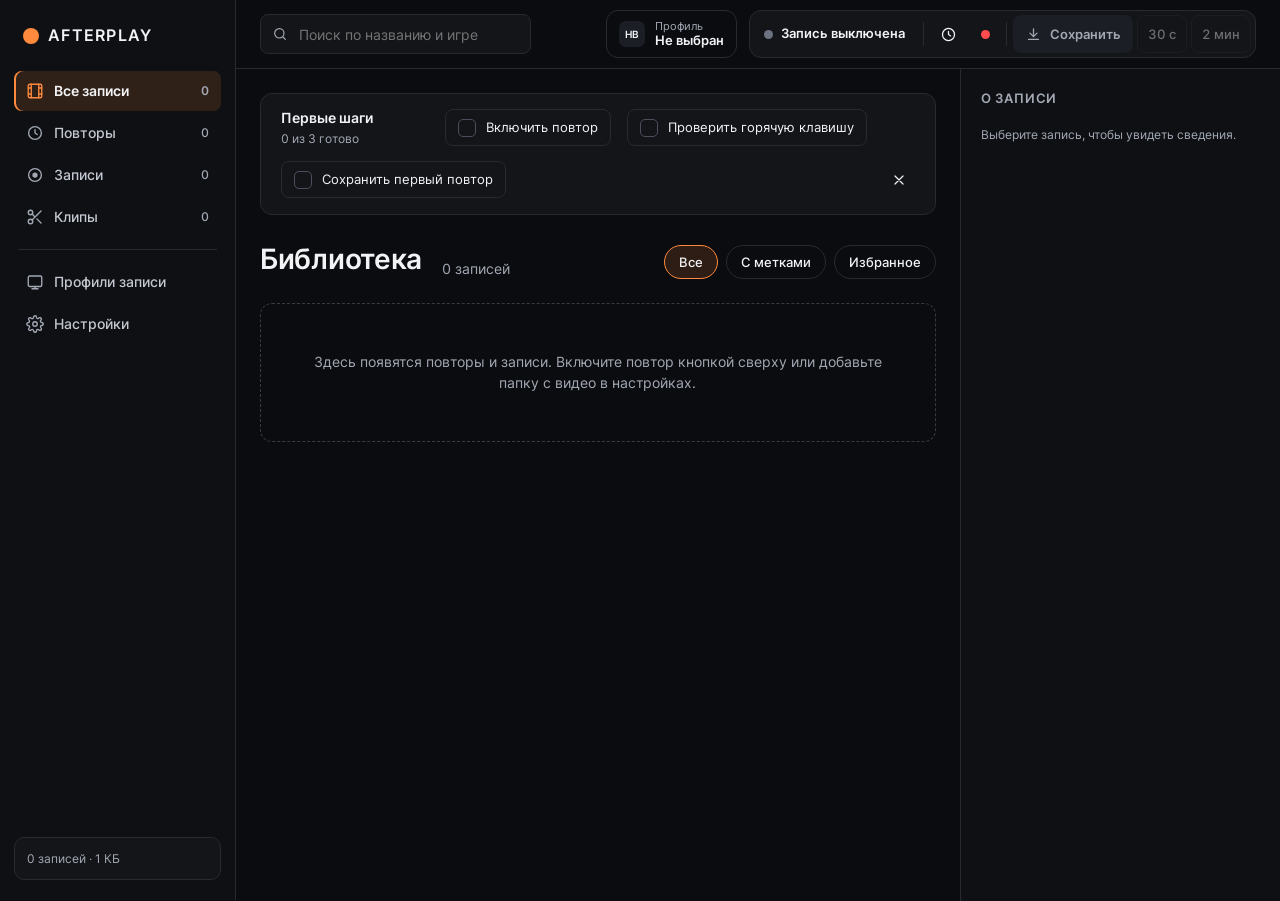
==== commit 851db291: "AFTERPLAY 1.14.5 Afterglow: new interface and optimizations - New single-file Afterglow UI (ui/ag-ap" ====
--- a/ui/index.html
+++ b/ui/index.html
@@ -1,28 +1,8 @@
 <!doctype html>
 <html lang="ru">
-<head><meta charset="utf-8"><meta name="viewport" content="width=device-width,initial-scale=1"><title>AFTERPLAY</title><link rel="stylesheet" href="style.css"><link rel="stylesheet" href="themes.css"><link rel="stylesheet" href="afterplay.css?v=1.14.0"><script defer src="ui.js"></script><script defer src="recording-size.js?v=1"></script><script defer src="replay-ui.js?v=size1"></script><script defer src="preferences-ui.js"></script><script defer src="afterplay-ui.js"></script><script defer src="library-ui.js"></script><script defer src="trim-viewport.js"></script><script defer src="trim-ui.js?v=1.14.0"></script><script defer src="filmstrip-ui.js?v=1.14.0"></script><script defer src="playback-ui.js?v=1.14.0"></script><script defer src="navigation-ui.js"></script><link rel="stylesheet" href="studio.css?v=1.14.0"><script defer src="studio-ui.js?v=1.14.0"></script><script defer src="profiles-ui.js?v=1.14.0"></script><script defer src="audio-mixer-ui.js?v=1.14.0"></script><link rel="stylesheet" href="review.css?v=1.14.0"><script defer src="review-ui.js?v=1.14.0"></script><link rel="stylesheet" href="button-effects.css?v=1.14.0"><script defer src="button-effects.js?v=1.14.0"></script><link rel="stylesheet" href="dropdowns.css?v=1.14.0"><script defer src="dropdowns.js?v=1.14.0"></script><link rel="stylesheet" href="typography.css?v=1.14.0"></head>
+<head><meta charset="utf-8"><meta name="viewport" content="width=device-width,initial-scale=1"><title>AFTERPLAY</title><link rel="stylesheet" href="ag-app.css?v=2"><script defer src="ag-app.js?v=2"></script></head>
 <body>
-<aside class="sidebar">
-  <div class="brand"><div class="brand-mark" id="brandMark"></div><div><b id="brandTitle">AFTERPLAY</b><small>СОХРАНЯЙ ЛУЧШЕЕ</small></div></div>
-  <div class="nav-label">ТВОИ МОМЕНТЫ</div><nav id="nav"></nav>
-  <div class="side-bottom"><div class="local-badge"><span></span> Всё хранится на компьютере</div><div class="side-version">AFTERPLAY <span id="appVersion">1.14.0</span></div></div>
-</aside>
-<div class="workspace"><header><div id="breadcrumb">AFTERPLAY <span>/ Все записи</span></div><div class="header-right"><span class="local-dot"></span><span id="headerStatus">Локальное приложение</span><button class="icon-button" id="githubBtn" data-action="update-github" title="Открыть GitHub AFTERPLAY" aria-label="Открыть GitHub AFTERPLAY"></button><button class="icon-button" id="refreshBtn" title="Обновить"></button></div></header>
-<main id="main"></main>
-<footer><span id="footerText">Исходные файлы под твоим контролем</span><span>MADE FOR YOUR PLAY</span></footer></div>
-<div id="jobs" class="jobs"></div><div id="toast" class="toast hidden"></div>
-<dialog id="dialog"><div id="dialogBody"></div></dialog>
-<link rel="stylesheet" href="customization.css?v=1.14.0"><script defer src="customization-ui.js?v=1.14.0"></script>
-<script defer src="en-catalog.js?v=1.14.0"></script><script defer src="i18n.js?v=1.14.0"></script>
-<link rel="stylesheet" href="onboarding.css?v=1.14.0"><script defer src="onboarding.js?v=1.14.0"></script>
-<link rel="stylesheet" href="comfort.css?v=1.14.0">
-<link rel="preload" href="pets/rysya.png" as="image">
-<link rel="stylesheet" href="pet.css?v=1.14.0"><script defer src="pet-ui.js?v=1.14.0"></script>
-<link rel="stylesheet" href="backgrounds/onyx-cinema.css?v=3.2"><script defer src="backgrounds/onyx-cinema.js?v=3.2"></script>
-<link rel="stylesheet" href="backgrounds/studio-polish.css?v=3"><script defer src="backgrounds/studio-polish.js?v=3"></script>
-<link rel="stylesheet" href="moments.css?v=1.14.0"><script defer src="input-timeline.js?v=1.14.0"></script><script defer src="moments-ui.js?v=1.14.0"></script>
-<link rel="stylesheet" href="sequence.css?v=1.14.0"><script defer src="sequence-model.js?v=1.14.0"></script><script defer src="sequence-viewport.js?v=1.14.0"></script><script defer src="sequence-ui.js?v=1.14.0"></script>
-<script defer src="window-chrome.js?v=1.14.0"></script>
-<link rel="stylesheet" href="scrollbars.css?v=1.14.0">
-<script defer src="settings-layout.js?v=1"></script>
+<div id="app"><aside class="sb"><div class="brand"><i aria-hidden="true"></i><b>AFTERPLAY</b></div><nav class="nav" id="nav" aria-label="Разделы"></nav><div class="disk" id="disk"></div></aside>
+<div class="ws"><header class="hd"><div id="hdLeft" style="display:contents"></div><span class="grow"></span><div id="chip"></div><div id="dock"></div></header><main id="view"></main></div></div>
+<section id="stage" hidden></section><div id="toasts" aria-live="polite"></div><dialog id="confirm"></dialog>
 </body></html>
--- a/ui/ag-app.css
+++ b/ui/ag-app.css
@@ -0,0 +1,368 @@
+/* AFTERPLAY · Afterglow — the whole interface. Flat graphite, one warm accent. */
+@font-face{font-family:'AG Inter';src:url('fonts/Inter-Regular.ttf') format('truetype');font-weight:400;font-display:swap}
+@font-face{font-family:'AG Inter';src:url('fonts/Inter-Medium.ttf') format('truetype');font-weight:500;font-display:swap}
+@font-face{font-family:'AG Inter';src:url('fonts/Inter-SemiBold.ttf') format('truetype');font-weight:600 700;font-display:swap}
+:root{
+ color-scheme:dark;
+ --bg:#0B0C0F;--side:#0E1013;--panel:#131519;--panel2:#1B1E24;--line:#262A31;--line2:#363B44;--line3:#4A505B;
+ --text:#F2F3F5;--soft:#C4C9D1;--muted:#A3A9B4;--off:#6B7280;
+ --accent:#FF8A3D;--accent-rgb:255,138,61;--on-accent:#0B0C0F;--rec:#FF4D4F;--ok:#4ADE80;
+ --soft-accent:rgba(var(--accent-rgb),.14);--glow:0 0 0 1px var(--accent),0 8px 24px -8px rgba(var(--accent-rgb),.55);
+ --card:240px;--speed:1;
+}
+*{box-sizing:border-box}
+[hidden]{display:none!important}
+html,body{margin:0;height:100%;background:var(--bg);color:var(--text);font:400 14px/1.45 'AG Inter','Inter','Segoe UI',system-ui,sans-serif;-webkit-font-smoothing:antialiased}
+body.no-motion *,body.no-motion *::before,body.no-motion *::after{animation:none!important;transition:none!important}
+button,input,select,textarea{font:inherit;color:inherit}
+button{cursor:pointer}
+button:disabled{cursor:default}
+a{color:inherit}
+:focus-visible{outline:2px solid var(--text);outline-offset:2px}
+::selection{background:rgba(var(--accent-rgb),.35)}
+::-webkit-scrollbar{width:10px;height:10px}::-webkit-scrollbar-thumb{background:#2A2E35;border-radius:5px;border:2px solid var(--bg)}::-webkit-scrollbar-track{background:transparent}
+.sr{position:absolute!important;width:1px;height:1px;overflow:hidden;clip:rect(0 0 0 0);white-space:nowrap}
+.num{font-variant-numeric:tabular-nums}
+svg{flex:none}
+
+/* Shell */
+#app{display:flex;min-height:100vh}
+.sb{position:sticky;top:0;height:100vh;width:236px;flex:none;display:flex;flex-direction:column;gap:2px;padding:20px 14px;background:var(--side);border-right:1px solid var(--line);overflow-y:auto}
+.brand{display:flex;align-items:center;gap:10px;padding:4px 10px 22px}
+.brand i{width:14px;height:14px;border-radius:50%;background:var(--accent);box-shadow:var(--glow)}
+.brand b{font-weight:700;font-size:16px;letter-spacing:.08em}
+.nav{display:flex;flex-direction:column;gap:2px}
+.nav button{display:flex;align-items:center;gap:10px;height:40px;padding:0 12px;border:0;border-radius:8px;background:transparent;color:var(--soft);font-weight:500;text-align:left}
+.nav button:hover{background:var(--panel2);color:var(--text)}
+.nav button[aria-current=page]{background:var(--soft-accent);color:var(--text);font-weight:600;box-shadow:inset 2px 0 0 var(--accent)}
+.nav button svg{width:18px;height:18px;color:var(--muted)}
+.nav button[aria-current=page] svg{color:var(--accent)}
+.nav .count{margin-left:auto;font-size:12px;color:var(--muted);font-variant-numeric:tabular-nums}
+.nav hr{border:0;height:1px;background:var(--line);margin:10px 4px}
+.disk{margin-top:auto;border:1px solid var(--line);border-radius:10px;padding:12px;display:flex;flex-direction:column;gap:8px;background:var(--panel)}
+.disk div{display:flex;justify-content:space-between;font-size:12px;color:var(--muted)}
+.bar{height:4px;border-radius:2px;background:var(--line);overflow:hidden}
+.bar span{display:block;height:100%;background:var(--accent)}
+.ws{flex:1;min-width:0;display:flex;flex-direction:column}
+.hd{position:sticky;top:0;z-index:20;display:flex;align-items:center;gap:12px;min-height:68px;padding:10px 24px;border-bottom:1px solid var(--line);background:var(--bg)}
+.hd h1{margin:0;font-size:18px;font-weight:700;white-space:nowrap}
+.search{position:relative;flex:1 1 220px;max-width:420px;min-width:140px}
+.search svg{position:absolute;left:12px;top:12px;width:16px;height:16px;color:var(--muted)}
+.search input{width:100%;height:40px;padding:0 12px 0 38px;border-radius:8px;border:1px solid var(--line);background:var(--panel);outline:none}
+.search input:focus{border-color:var(--line3)}
+.grow{flex:1}
+.chip-profile{display:flex;align-items:center;gap:10px;height:48px;padding:0 12px;border-radius:12px;border:1px solid var(--line);background:transparent;max-width:230px;min-width:0}
+.chip-profile:hover{background:var(--panel2)}
+.chip-profile .ini{width:26px;height:26px;flex:none;border-radius:7px;background:var(--panel2);display:flex;align-items:center;justify-content:center;font-size:10px;font-weight:700}
+.chip-profile span{display:flex;flex-direction:column;line-height:1.2;min-width:0;text-align:left}
+.chip-profile small{font-size:11px;color:var(--muted)}
+.chip-profile b{font-size:13px;font-weight:600;white-space:nowrap;overflow:hidden;text-overflow:ellipsis}
+main{flex:1;min-width:0}
+
+/* Recording dock */
+.dock{display:flex;align-items:center;gap:4px;height:48px;padding:4px;border:1px solid var(--line);border-radius:12px;background:var(--panel);flex:none}
+.dock[data-mode=replay]{border-color:rgba(var(--accent-rgb),.45)}
+.dock[data-mode=record],.dock[data-mode=error]{border-color:rgba(255,77,79,.55)}
+.dock button{height:38px;border-radius:8px;border:0;background:transparent;display:flex;align-items:center;gap:8px;padding:0 12px;font-size:13px;font-weight:500;white-space:nowrap}
+.dock button:hover:not(:disabled){background:var(--panel2)}
+.dock button:disabled{opacity:.4}
+.dock svg{width:17px;height:17px}
+.dk-status{position:relative;max-width:240px;min-width:0;text-align:left;padding:0 12px 0 10px!important}
+.dk-text{display:flex;flex-direction:column;min-width:0;line-height:1.2}
+.dk-text b{font-size:13px;font-weight:600;white-space:nowrap;overflow:hidden;text-overflow:ellipsis;font-variant-numeric:tabular-nums}
+.dk-text small{font-size:11px;color:var(--muted);white-space:nowrap;overflow:hidden;text-overflow:ellipsis}
+.dot{width:9px;height:9px;flex:none;border-radius:50%;background:var(--off)}
+.dock[data-mode=replay] .dot{background:var(--accent);box-shadow:0 0 10px rgba(var(--accent-rgb),.85);animation:pulse 1.6s ease-in-out infinite}
+.dock[data-mode=record] .dot,.dock[data-mode=error] .dot{background:var(--rec);box-shadow:0 0 10px rgba(255,77,79,.85)}
+.dock[data-mode=record] .dot{animation:pulse 1.6s ease-in-out infinite}
+.dock[data-mode=busy] .dot{background:var(--text);animation:pulse .8s ease-in-out infinite}
+.dk-fill{position:absolute;left:10px;right:12px;bottom:3px;height:2px;border-radius:1px;background:var(--line);overflow:hidden}
+.dk-fill span{display:block;height:100%;background:var(--accent)}
+.dk-sep{width:1px;height:24px;background:var(--line);margin:0 2px;flex:none}
+.dk-toggle.on{background:var(--soft-accent)!important}
+.dk-toggle.on svg{color:var(--accent)}
+.rec-dot{width:9px;height:9px;border-radius:50%;background:var(--rec);flex:none}
+.dk-rec.on{background:rgba(255,77,79,.14)!important;color:#FFD6D6}
+.dk-save{background:var(--accent)!important;color:var(--on-accent)!important;font-weight:600!important}
+.dk-save:hover:not(:disabled){filter:brightness(1.07)}
+.dk-save:disabled{background:var(--panel2)!important;color:var(--muted)!important;opacity:1!important}
+.dk-save kbd{font:600 11px inherit;padding:1px 6px;border-radius:5px;background:rgba(11,12,15,.18)}
+.dk-save:disabled kbd{background:var(--line)}
+.dk-quick{border:1px solid var(--line)!important;padding:0 10px!important;font-variant-numeric:tabular-nums}
+@media (max-width:1500px){.dk-save kbd{display:none}}
+@media (max-width:1360px){.dk-text small{display:none}.dk-toggle span{display:none}.dk-toggle{padding:0 10px!important}.chip-profile{max-width:170px}}
+@media (max-width:1220px){.chip-profile span{display:none}.dk-status{max-width:150px}}
+@media (max-width:1120px){.dk-save span{display:none}.sb{width:200px}}
+body.recording::after{content:'';position:fixed;inset:0;border:2px solid var(--rec);pointer-events:none;z-index:9999;animation:frame 2.4s ease-in-out infinite}
+@keyframes pulse{0%,100%{opacity:1}50%{opacity:.35}}
+@keyframes frame{0%,100%{opacity:.9}50%{opacity:.35}}
+@media (prefers-reduced-motion:reduce){*{animation:none!important;transition:none!important}}
+
+/* Buttons and fields */
+.btn{height:40px;padding:0 16px;border-radius:8px;border:1px solid var(--line);background:transparent;display:inline-flex;align-items:center;justify-content:center;gap:8px;font-weight:500;white-space:nowrap;text-decoration:none}
+.btn:hover:not(:disabled){background:var(--panel2);border-color:var(--line2)}
+.btn:disabled{opacity:.45}
+.btn svg{width:16px;height:16px}
+.btn.primary{background:var(--accent);border-color:transparent;color:var(--on-accent);font-weight:600;box-shadow:0 8px 24px -10px rgba(var(--accent-rgb),.7)}
+.btn.primary:hover:not(:disabled){background:var(--accent);filter:brightness(1.07)}
+.btn.primary:disabled{background:var(--panel2);color:var(--off);box-shadow:none;opacity:1}
+.btn.danger{color:#FFB4B5}
+.btn.danger.solid{border-color:var(--rec);background:rgba(255,77,79,.12);color:#FFD6D6}
+.btn.icon{width:40px;padding:0}
+.btn.ghost{border-color:transparent}
+.btn.sm{height:34px;padding:0 12px;font-size:13px}
+.field{display:flex;flex-direction:column;gap:6px;min-width:0}
+.field>label,.lbl{font-size:13px;color:var(--muted)}
+.input,select.input{height:40px;padding:0 12px;border-radius:8px;border:1px solid var(--line);background:var(--panel);outline:none;min-width:0}
+.input:focus{border-color:var(--line3)}
+select.input{appearance:none;padding-right:34px;background-image:url("data:image/svg+xml,%3Csvg xmlns='http://www.w3.org/2000/svg' width='12' height='12' viewBox='0 0 24 24' fill='none' stroke='%23A3A9B4' stroke-width='2'%3E%3Cpath d='m6 9 6 6 6-6'/%3E%3C/svg%3E");background-repeat:no-repeat;background-position:right 12px center}
+select.input option{background:#1B1E24}
+input[type=range]{accent-color:var(--accent);width:100%;height:20px;margin:0;cursor:pointer}
+input[type=range]:disabled{opacity:.35;cursor:default}
+.seg{display:inline-flex;flex-wrap:wrap;gap:4px;padding:3px;border-radius:10px;background:var(--side);border:1px solid var(--line)}
+.seg button{height:34px;padding:0 14px;border-radius:7px;border:0;background:transparent;color:var(--soft);font-size:13px;font-weight:500}
+.seg button:hover:not(:disabled){color:var(--text);background:var(--panel2)}
+.seg button[aria-checked=true],.seg button[aria-pressed=true]{background:var(--accent);color:var(--on-accent);font-weight:600}
+.seg button:disabled{opacity:.4}
+.switch{display:inline-flex;align-items:center;gap:12px;cursor:pointer;border:0;background:transparent;padding:0;text-align:left}
+.switch .tr{width:36px;height:20px;flex:none;border-radius:10px;background:var(--line2);padding:2px;display:flex;transition:background .14s}
+.switch .tr span{width:16px;height:16px;border-radius:50%;background:var(--muted);transition:transform .14s,background .14s}
+.switch[aria-checked=true] .tr{background:var(--accent)}
+.switch[aria-checked=true] .tr span{transform:translateX(16px);background:#0B0C0F}
+.switch:disabled{opacity:.45;cursor:default}
+.check{display:inline-flex;align-items:center;gap:10px;cursor:pointer}
+.check input{width:16px;height:16px;accent-color:var(--accent);margin:0}
+kbd{min-width:22px;height:22px;padding:0 6px;border-radius:5px;border:1px solid var(--line2);border-bottom-width:2px;background:var(--panel);font:600 11px inherit;display:inline-flex;align-items:center;justify-content:center}
+.hint{font-size:12px;color:var(--muted);margin:0}
+.card{border:1px solid var(--line);border-radius:12px;background:var(--panel)}
+h2.sec{margin:0;font-size:13px;font-weight:600;color:var(--muted);letter-spacing:.06em;text-transform:uppercase}
+.empty{padding:48px;border:1px dashed var(--line2);border-radius:12px;text-align:center;color:var(--muted)}
+
+/* Library */
+.lib{display:flex;flex-wrap:wrap;min-height:calc(100vh - 68px)}
+.lib-main{flex:999 1 560px;min-width:0;padding:24px;display:flex;flex-direction:column;gap:24px}
+.steps{display:flex;flex-wrap:wrap;align-items:center;gap:12px 16px;padding:14px 16px 14px 20px}
+.steps .t{display:flex;flex-direction:column;gap:2px;min-width:140px;margin-right:8px}
+.steps .t b{font-weight:600}
+.step{display:flex;align-items:center;gap:10px;padding:8px 12px;border-radius:8px;border:1px solid var(--line);background:transparent;font-size:13px}
+.step:hover{border-color:var(--line3)}
+.step i{width:18px;height:18px;border-radius:5px;border:1.5px solid var(--line3);display:flex;align-items:center;justify-content:center;font-style:normal;font-size:12px;font-weight:700;color:var(--on-accent)}
+.step.done{color:var(--muted)}.step.done i{background:var(--accent);border-color:var(--accent)}
+.lib-top{display:flex;flex-wrap:wrap;align-items:flex-end;gap:12px 20px}
+.lib-top h1{margin:0;font-size:28px;font-weight:700;letter-spacing:-.01em}
+.lib-top .num{color:var(--muted)}
+.chips{display:flex;flex-wrap:wrap;gap:8px}
+.chips button{height:34px;padding:0 14px;border-radius:17px;border:1px solid var(--line);background:transparent;font-size:13px;font-weight:500}
+.chips button:hover{border-color:var(--line3)}
+.chips button[aria-pressed=true]{border-color:var(--accent);background:var(--soft-accent)}
+.group{display:flex;flex-direction:column;gap:12px}
+.grid{display:grid;grid-template-columns:repeat(auto-fill,minmax(var(--card),1fr));gap:16px}
+.clip{display:flex;flex-direction:column;padding:6px;border-radius:12px;border:1px solid var(--line);background:var(--panel);text-align:left;transition:transform .14s,border-color .14s,box-shadow .14s;content-visibility:auto;contain-intrinsic-size:auto 230px}
+.clip:hover{transform:translateY(-2px);border-color:var(--line2)}
+.clip.sel{border-color:var(--accent);box-shadow:var(--glow)}
+.thumb{position:relative;aspect-ratio:16/9;border-radius:8px;overflow:hidden;background:var(--panel2)}
+.thumb img{width:100%;height:100%;object-fit:cover;display:block}
+.badge{position:absolute;padding:2px 8px;border-radius:6px;background:rgba(11,12,15,.8);font-size:11px;font-weight:600}
+.badge.kind{left:8px;top:8px;color:var(--accent)}.badge.kind.record{color:#FF9B9C}.badge.kind.clip{color:var(--text)}
+.badge.marks{right:8px;top:8px}
+.badge.dur{right:8px;bottom:8px;font-size:12px;font-weight:500;font-variant-numeric:tabular-nums;padding:2px 6px}
+.badge.fav{left:8px;bottom:8px;color:var(--accent)}
+.clip .meta{display:flex;flex-direction:column;gap:2px;padding:10px 4px 4px;min-width:0}
+.clip .meta b{font-weight:600;white-space:nowrap;overflow:hidden;text-overflow:ellipsis}
+.clip .meta small{font-size:12px;color:var(--muted);white-space:nowrap;overflow:hidden;text-overflow:ellipsis}
+.more{align-self:center}
+.detail{flex:1 1 320px;max-width:360px;border-left:1px solid var(--line);background:var(--side);padding:20px;display:flex;flex-direction:column;gap:18px;position:sticky;top:68px;height:calc(100vh - 68px);overflow-y:auto}
+.detail .row{display:flex;align-items:center;justify-content:space-between}
+.detail .big{position:relative;aspect-ratio:16/9;border-radius:10px;overflow:hidden;background:var(--panel2);border:0;padding:0;width:100%}
+.detail .big img{width:100%;height:100%;object-fit:cover;display:block}
+.detail .big .play{position:absolute;left:50%;top:50%;transform:translate(-50%,-50%);width:52px;height:52px;border-radius:50%;background:rgba(11,12,15,.7);display:flex;align-items:center;justify-content:center}
+.detail h3{margin:0;font-size:18px;font-weight:700;overflow-wrap:anywhere}
+.detail .sub{color:var(--muted);font-size:13px}
+.acts{display:grid;grid-template-columns:repeat(3,minmax(0,1fr));gap:8px}
+.acts .btn{padding:0 8px}
+dl.facts{margin:0;display:grid;grid-template-columns:auto 1fr;gap:10px 16px;font-size:13px}
+dl.facts dt{color:var(--muted)}dl.facts dd{margin:0;text-align:right;overflow-wrap:anywhere;font-variant-numeric:tabular-nums}
+.marks{display:flex;flex-wrap:wrap;gap:6px}
+.mark{height:28px;padding:0 10px;border-radius:6px;border:0;background:var(--soft-accent);font-size:12px;font-variant-numeric:tabular-nums}
+.mark:hover{background:rgba(var(--accent-rgb),.24)}
+
+/* Full-window stages: viewer and editor */
+#stage{position:fixed;inset:0;z-index:50;background:var(--bg);display:flex;flex-direction:column;overflow:auto}
+#stage[hidden]{display:none}
+.st-hd{display:flex;flex-wrap:wrap;align-items:center;gap:12px 16px;padding:14px 24px;border-bottom:1px solid var(--line)}
+.st-hd .ttl{display:flex;flex-direction:column;min-width:0}
+.st-hd .ttl b{font-size:16px;font-weight:700;white-space:nowrap;overflow:hidden;text-overflow:ellipsis}
+.st-hd .ttl small{font-size:12px;color:var(--muted)}
+.keys{display:flex;flex-wrap:wrap;gap:6px 12px;align-items:center;font-size:12px;color:var(--muted)}
+.keys span{display:inline-flex;align-items:center;gap:6px}
+
+/* Viewer */
+.vw{background:#07080A}
+.vw .st-hd{border-bottom:0}
+.vw-stage{position:relative;flex:1;min-height:0;display:flex;align-items:center;justify-content:center;padding:0 64px}
+.vw{height:100vh;overflow:hidden}
+.vw-frame{position:relative;width:100%;height:100%;border-radius:8px;overflow:hidden;background:#000}
+.vw-frame video{width:100%;height:100%;object-fit:contain;display:block;background:#000}
+.vw-hit{position:absolute;inset:0;border:0;background:transparent;width:100%;height:100%;display:flex;align-items:center;justify-content:center}
+.bigplay{width:76px;height:76px;border-radius:50%;background:rgba(11,12,15,.7);display:flex;align-items:center;justify-content:center}
+.side-nav{position:absolute;top:50%;transform:translateY(-50%);width:44px;height:44px;border-radius:50%;border:1px solid var(--line);background:var(--panel);display:flex;align-items:center;justify-content:center;opacity:.6}
+.side-nav:hover{opacity:1}
+.side-nav.l{left:16px}.side-nav.r{right:16px}
+.vw-ctl{padding:8px 64px 14px;display:flex;flex-direction:column;gap:8px;transition:opacity .25s}
+.scrub{position:relative;height:28px;cursor:pointer;touch-action:none;user-select:none}
+.scrub .rail{position:absolute;left:0;right:0;top:12px;height:5px;border-radius:3px;background:var(--line);overflow:hidden;transition:height .1s,top .1s}
+.scrub:hover .rail,.scrub.drag .rail{height:8px;top:10px}
+.scrub .buf{position:absolute;inset:0 auto 0 0;background:rgba(242,243,245,.1)}
+.scrub .fill{position:absolute;inset:0 auto 0 0;background:var(--accent)}
+.scrub .knob{position:absolute;top:7px;width:14px;height:14px;margin-left:-7px;border-radius:50%;background:var(--text);box-shadow:0 0 0 4px rgba(var(--accent-rgb),.25);pointer-events:none}
+.scrub .pin{position:absolute;top:9px;width:3px;height:10px;margin-left:-1px;border-radius:1px;background:var(--text);pointer-events:none}
+.preview{position:absolute;bottom:34px;transform:translateX(-50%);display:flex;flex-direction:column;align-items:center;gap:6px;pointer-events:none}
+.preview .pic{width:176px;height:99px;border-radius:8px;border:2px solid var(--text);background:var(--panel2) no-repeat;background-size:auto 100%;box-shadow:0 12px 32px rgba(0,0,0,.5)}
+.preview span{padding:2px 8px;border-radius:6px;background:var(--panel2);font-size:12px;font-weight:600;font-variant-numeric:tabular-nums}
+.ctl-row{display:flex;flex-wrap:wrap;align-items:center;gap:8px 10px}
+.vol{display:flex;align-items:center;gap:8px}
+.vol input{width:110px}
+.menu-wrap{position:relative}
+.menu{position:absolute;right:0;bottom:48px;min-width:150px;padding:6px;border-radius:10px;background:var(--panel2);border:1px solid var(--line2);box-shadow:0 12px 32px rgba(0,0,0,.5);display:flex;flex-direction:column;gap:2px;z-index:5}
+.menu button{display:flex;justify-content:space-between;height:32px;padding:0 10px;align-items:center;border-radius:6px;border:0;background:transparent;font-size:13px}
+.menu button:hover,.menu button[aria-checked=true]{background:rgba(var(--accent-rgb),.16)}
+.vw-badge{position:absolute;top:14px;padding:4px 10px;border-radius:6px;font-size:12px;font-weight:700}
+.timer-ov{position:absolute;padding:3px 9px;border-radius:6px;font-weight:600;font-variant-numeric:tabular-nums;pointer-events:none;transform:translate(-100%,0)}
+
+/* Editor */
+.ed-body{flex:1;display:flex;flex-wrap:wrap;min-height:0}
+.ed-main{flex:999 1 640px;min-width:0;padding:24px;display:flex;flex-direction:column;gap:16px}
+.ed-frame{position:relative;width:100%;aspect-ratio:16/9;max-height:52vh;border-radius:12px;overflow:hidden;background:#000;border:1px solid var(--line)}
+.ed-frame video{width:100%;height:100%;object-fit:contain;display:block}
+.ed-frame .drag-note{position:absolute;left:50%;bottom:14px;transform:translateX(-50%);padding:6px 12px;border-radius:8px;background:rgba(11,12,15,.85);border:1px solid var(--accent);font-size:13px;font-weight:600}
+.tl-card{display:flex;flex-direction:column;gap:10px;padding:14px 18px 22px}
+.tl-info{display:flex;flex-wrap:wrap;gap:8px 20px;justify-content:space-between;font-size:12px;color:var(--muted);font-variant-numeric:tabular-nums}
+.tl-info b{color:var(--text);font-weight:600}
+.tl{position:relative;height:128px;margin-top:4px;touch-action:none;user-select:none}
+.tl .strip{position:absolute;left:0;right:0;top:0;height:52px;border-radius:6px;overflow:hidden;background:var(--panel2) repeat-x;background-size:auto 100%}
+.tl canvas{position:absolute;left:0;top:60px;width:100%;height:52px}
+.tl .dim{position:absolute;top:0;height:112px;background:rgba(11,12,15,.66);pointer-events:none}
+.tl .sel{position:absolute;top:-2px;height:116px;border-top:2px solid var(--accent);border-bottom:2px solid var(--accent);pointer-events:none}
+.tl .sel.drag{box-shadow:var(--glow)}
+.handle{position:absolute;top:-2px;width:14px;height:116px;padding:0;border:0;background:var(--accent);display:flex;align-items:center;justify-content:center;cursor:ew-resize}
+.handle:hover{filter:brightness(1.12)}
+.handle.in{margin-left:-12px;border-radius:7px 0 0 7px}.handle.out{margin-left:-2px;border-radius:0 7px 7px 0}
+.head{position:absolute;top:-10px;height:128px;width:2px;margin-left:-1px;background:var(--text);pointer-events:none}
+.head::before{content:'';position:absolute;top:0;left:-5px;width:12px;height:12px;border-radius:50%;background:var(--text)}
+.hover-line{position:absolute;top:0;height:112px;width:1px;background:rgba(242,243,245,.35);pointer-events:none}
+.drag-time{position:absolute;top:-36px;transform:translateX(-50%);padding:3px 8px;border-radius:6px;background:var(--accent);color:var(--on-accent);font-size:12px;font-weight:700;font-variant-numeric:tabular-nums;white-space:nowrap;pointer-events:none}
+.tl .star{position:absolute;top:112px;margin-left:-6px;font-size:12px;line-height:16px;color:var(--accent);pointer-events:none}
+.ed-side{flex:1 1 360px;max-width:420px;border-left:1px solid var(--line);background:var(--side);padding:24px 20px;display:flex;flex-direction:column;gap:20px;overflow-y:auto}
+.preset{display:flex;align-items:center;gap:12px;padding:12px;border-radius:10px;border:1px solid var(--line);background:var(--panel);text-align:left;width:100%}
+.preset:hover:not(:disabled){border-color:var(--line3)}
+.preset[aria-checked=true]{border-color:var(--accent);background:rgba(var(--accent-rgb),.1)}
+.preset:disabled{opacity:.45}
+.preset .r{width:16px;height:16px;flex:none;border-radius:50%;border:1.5px solid var(--line3)}
+.preset[aria-checked=true] .r{border:5px solid var(--accent)}
+.preset .tx{display:flex;flex-direction:column;gap:2px;flex:1;min-width:0}
+.preset .tx b{font-weight:600}.preset .tx small{font-size:12px;color:var(--muted)}
+.preset .sz{font-size:13px;font-weight:600;font-variant-numeric:tabular-nums;color:var(--muted)}
+.preset[aria-checked=true] .sz{color:var(--text)}
+.track{display:grid;grid-template-columns:36px minmax(0,1fr) 46px;align-items:center;gap:12px;padding:10px 12px;border-radius:10px;border:1px solid var(--line);background:var(--panel)}
+.track .nm{font-size:13px;font-weight:600}
+.track .pct{border:0;background:transparent;font-size:13px;font-weight:600;text-align:right;font-variant-numeric:tabular-nums;padding:0}
+.result{display:flex;flex-direction:column;gap:12px;padding:14px;border-radius:10px;border:1px solid rgba(74,222,128,.35);background:rgba(74,222,128,.07)}
+.progress{display:flex;flex-direction:column;gap:8px;padding:14px;border-radius:10px;border:1px solid var(--line);background:var(--panel)}
+.progress .bar{height:6px}
+
+/* Profiles and settings */
+.page{display:flex;flex-wrap:wrap;min-height:calc(100vh - 68px)}
+.pf-list{flex:1 1 280px;max-width:330px;padding:20px;border-right:1px solid var(--line);background:var(--side);display:flex;flex-direction:column;gap:8px}
+.pf-item{display:flex;align-items:center;gap:12px;padding:12px;border-radius:10px;border:1px solid var(--line);background:var(--panel);text-align:left;width:100%}
+.pf-item:hover{border-color:var(--line2)}
+.pf-item[aria-current=true]{border-color:var(--accent);background:rgba(var(--accent-rgb),.1)}
+.pf-item .ini{width:36px;height:36px;flex:none;border-radius:9px;display:flex;align-items:center;justify-content:center;font-size:12px;font-weight:700;background:var(--panel2)}
+.pf-item[aria-current=true] .ini{background:var(--accent);color:var(--on-accent)}
+.pf-item .tx{display:flex;flex-direction:column;gap:2px;min-width:0;flex:1}
+.pf-item .tx b{font-weight:600;white-space:nowrap;overflow:hidden;text-overflow:ellipsis}
+.pf-item .tx small{font-size:12px;color:var(--muted)}
+.tag{padding:1px 6px;border-radius:5px;font-size:11px;font-weight:700;background:var(--accent);color:var(--on-accent);white-space:nowrap}
+.tag.ghost{background:var(--panel2);color:var(--soft)}
+.pf-edit{flex:999 1 640px;min-width:0;padding:24px 32px 0;display:flex;flex-direction:column;gap:20px}
+.pf-grid{display:grid;grid-template-columns:repeat(2,minmax(0,1fr));gap:20px}
+.box{display:flex;flex-direction:column;gap:14px;padding:18px}
+.box.wide{grid-column:span 2}
+.box h3{margin:0;font-size:15px;font-weight:700}
+.box-head{display:flex;flex-wrap:wrap;align-items:center;gap:12px}
+.box-head h3{flex:1}
+.mons{display:flex;flex-wrap:wrap;gap:12px;align-items:flex-end}
+.mon{display:flex;flex-direction:column;align-items:flex-start;gap:4px;padding:10px;border-radius:10px;border:1px solid var(--line);background:transparent;text-align:left}
+.mon .scr{border-radius:6px;border:2px solid var(--line2);background:var(--side);display:flex;align-items:center;justify-content:center;font-size:18px;font-weight:700;color:var(--muted);margin-bottom:4px}
+.mon[aria-checked=true]{border-color:var(--accent);background:rgba(var(--accent-rgb),.08)}
+.mon[aria-checked=true] .scr{border-color:var(--accent);color:var(--accent)}
+.mon b{font-size:13px;font-weight:600}.mon small{font-size:12px;color:var(--muted)}
+.apps{display:grid;grid-template-columns:repeat(auto-fill,minmax(220px,1fr));gap:8px}
+.app{display:flex;align-items:center;gap:10px;padding:8px 10px;border-radius:8px;border:1px solid var(--line);background:transparent;text-align:left;min-width:0}
+.app[aria-checked=true]{border-color:var(--accent);background:rgba(var(--accent-rgb),.08)}
+.app .ini{width:28px;height:28px;flex:none;border-radius:7px;background:var(--panel2);display:flex;align-items:center;justify-content:center;font-size:11px;font-weight:700}
+.app span{display:flex;flex-direction:column;min-width:0}
+.app b{font-size:13px;font-weight:600;white-space:nowrap;overflow:hidden;text-overflow:ellipsis}.app small{font-size:12px;color:var(--muted);white-space:nowrap;overflow:hidden;text-overflow:ellipsis}
+.kv{display:flex;justify-content:space-between;align-items:baseline;gap:12px}
+.kv .v{font-size:18px;font-weight:700;font-variant-numeric:tabular-nums}
+.ticks{display:flex;justify-content:space-between;font-size:11px;color:var(--muted);font-variant-numeric:tabular-nums}
+.note{padding:10px 12px;border-radius:8px;background:var(--side);font-size:13px;color:var(--muted);display:flex;justify-content:space-between;gap:12px}
+.note b{color:var(--text);font-variant-numeric:tabular-nums}
+.savebar{position:sticky;bottom:0;margin:0 -32px;padding:14px 32px;display:flex;align-items:center;gap:12px;border-top:1px solid var(--line);background:var(--bg);z-index:3}
+.st-nav{flex:1 1 210px;max-width:230px;padding:20px 14px;border-right:1px solid var(--line);background:var(--side);display:flex;flex-direction:column;gap:2px;position:sticky;top:68px;height:calc(100vh - 68px)}
+.st-nav a{height:38px;padding:0 12px;border-radius:8px;display:flex;align-items:center;text-decoration:none;color:var(--soft)}
+.st-nav a:hover{background:var(--panel2);color:var(--text)}
+.st-body{flex:999 1 640px;min-width:0;max-width:940px;padding:28px 32px 64px;display:flex;flex-direction:column;gap:20px}
+.st-sec{padding:6px 20px}
+.st-sec>h2{margin:14px 0 6px;font-size:15px;font-weight:700}
+.st-row{display:flex;flex-wrap:wrap;align-items:center;gap:12px 16px;min-height:56px;padding:8px 0;border-top:1px solid var(--line)}
+.st-row:first-of-type{border-top:0}
+.st-row .t{display:flex;flex-direction:column;flex:1;min-width:200px}
+.st-row .t b{font-weight:500}.st-row .t small{font-size:12px;color:var(--muted)}
+.keybtn{min-width:190px;height:40px;padding:0 12px;border-radius:8px;border:1px solid var(--line);background:var(--side);display:flex;align-items:center;justify-content:center;gap:4px}
+.keybtn:hover{border-color:var(--line3)}
+.keybtn.listen{border-color:var(--accent);box-shadow:0 0 0 3px rgba(var(--accent-rgb),.2);color:var(--accent);font-weight:600}
+.keybtn.bad{border-color:var(--rec)}
+.folder{display:flex;align-items:center;gap:12px;min-height:48px;padding:6px 12px;border-radius:10px;border:1px solid var(--line)}
+.folder span{flex:1;min-width:0;white-space:nowrap;overflow:hidden;text-overflow:ellipsis}
+.swatches{display:flex;gap:10px}
+.swatch{width:32px;height:32px;border-radius:50%;border:0;padding:0;background:var(--c)}
+.swatch[aria-checked=true]{box-shadow:0 0 0 3px var(--panel),0 0 0 5px var(--c)}
+.corners{position:relative;width:200px;height:118px;border-radius:10px;border:2px solid var(--line2);background:var(--side)}
+.corners button{position:absolute;width:64px;height:26px;border-radius:6px;border:1px dashed var(--line3);background:transparent}
+.corners button[aria-checked=true]{border:0;background:var(--accent)}
+
+/* Toasts and dialogs */
+#toasts{position:fixed;right:24px;top:80px;z-index:200;display:flex;flex-direction:column;gap:8px;align-items:flex-end;pointer-events:none}
+.toast{display:flex;align-items:center;gap:10px;max-width:520px;padding:12px 16px;border-radius:10px;background:var(--panel2);border:1px solid var(--line2);box-shadow:0 12px 32px rgba(0,0,0,.45);pointer-events:auto}
+.toast i{width:8px;height:8px;border-radius:50%;background:var(--ok);flex:none}
+.toast.err{border-color:rgba(255,77,79,.6)}.toast.err i{background:var(--rec)}
+.toast b{font-weight:600}
+dialog{border:1px solid var(--line2);border-radius:14px;background:var(--panel);color:var(--text);padding:24px;max-width:460px;width:calc(100vw - 48px)}
+dialog::backdrop{background:rgba(0,0,0,.6)}
+dialog h2{margin:0 0 8px;font-size:18px}
+dialog p{margin:0 0 18px;color:var(--muted)}
+dialog .row{display:flex;justify-content:flex-end;gap:8px}
+
+/* Fullscreen viewer: the whole stage goes fullscreen, controls float over the picture */
+#stage.vw:fullscreen{background:#000}
+.vw:fullscreen .st-hd,.vw:fullscreen .side-nav,.vw:fullscreen .keyhint{display:none}
+.vw:fullscreen .vw-stage{position:absolute;inset:0;padding:0}
+.vw:fullscreen .vw-frame{border-radius:0}
+.vw:fullscreen .vw-ctl{position:absolute;left:0;right:0;bottom:0;z-index:3;padding:56px 32px 18px;background:linear-gradient(to top,rgba(0,0,0,.88),rgba(0,0,0,.55) 60%,transparent)}
+.vw.idle:fullscreen{cursor:none}
+.vw.idle:fullscreen .vw-ctl{opacity:0;pointer-events:none}
+.vw.idle:fullscreen .bigplay{opacity:0}
+/* Editor fills the window: video takes all free height, timeline and side panel stay fixed */
+#stage.ed{height:100vh;overflow:hidden}
+.ed .ed-body{flex-wrap:nowrap}
+.ed .ed-main{flex:1 1 auto;min-height:0;padding:16px 20px;gap:12px}
+.ed .ed-frame{flex:1 1 auto;min-height:200px;aspect-ratio:auto;max-height:none;width:100%}
+.ed .tl-card{flex:none}
+.ed .ed-side{flex:0 0 360px;min-height:0}
+@media (max-width:1000px),(max-height:620px){
+ #stage.ed{height:auto;overflow:auto}
+ .ed .ed-body{flex-wrap:wrap}
+ .ed .ed-frame{flex:none;aspect-ratio:16/9}
+ .ed .ed-side{flex:1 1 100%;max-width:none;border-left:0;border-top:1px solid var(--line)}
+}
+.ed #edExport{position:sticky;bottom:-24px;margin:0 -20px -24px;padding:12px 20px 24px;background:var(--side);z-index:2}
